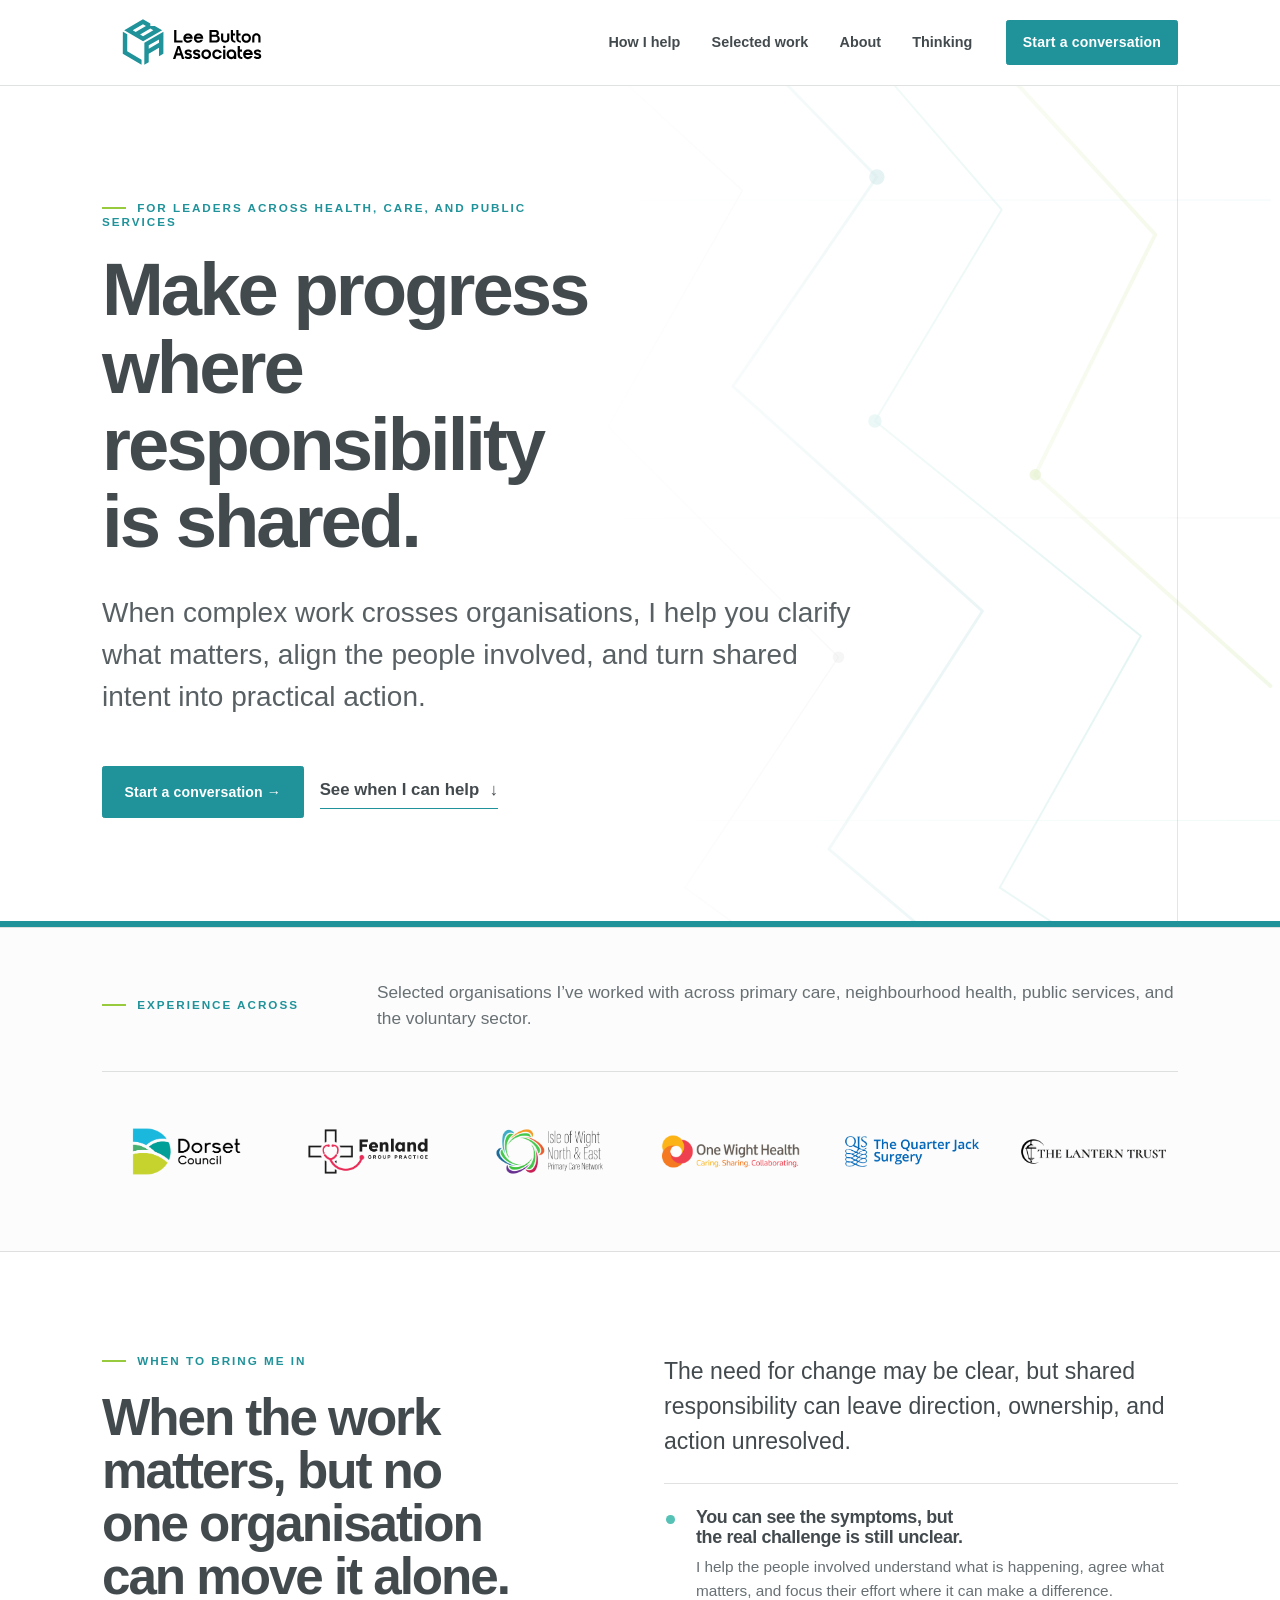
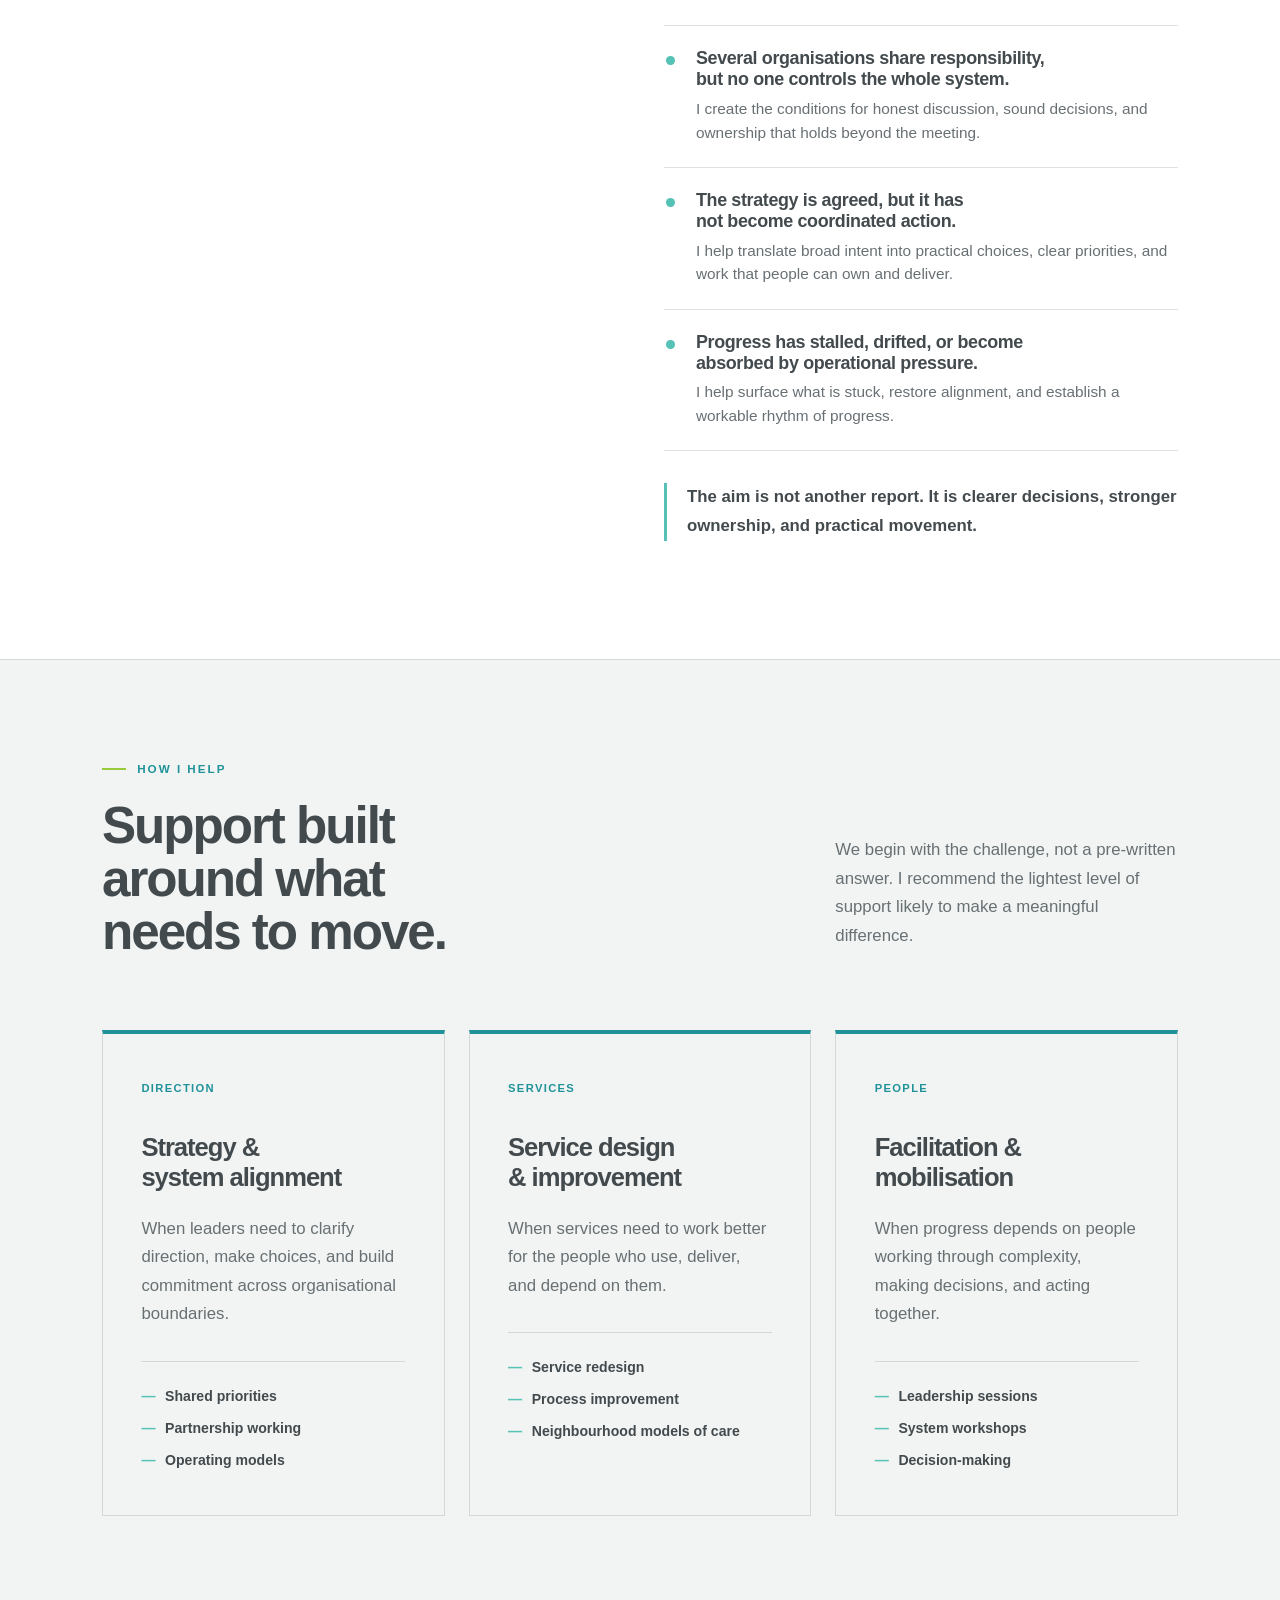
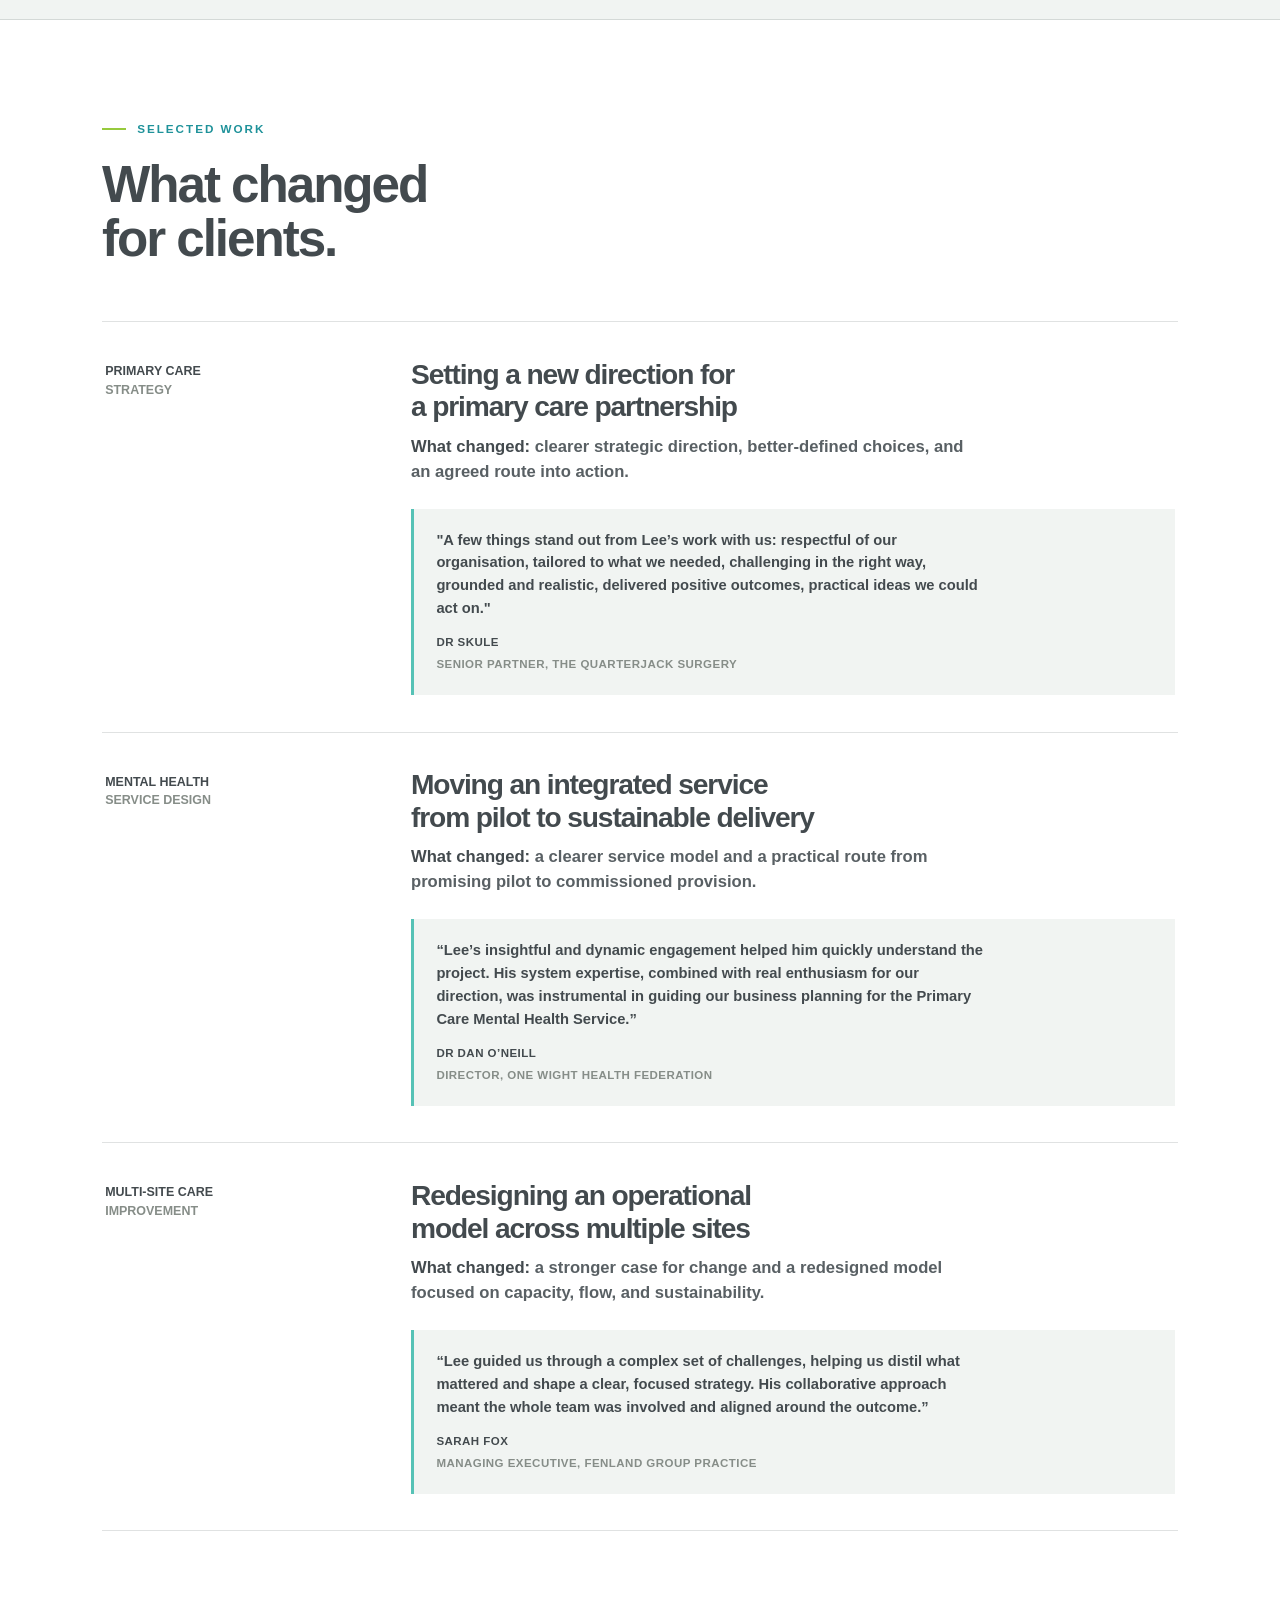
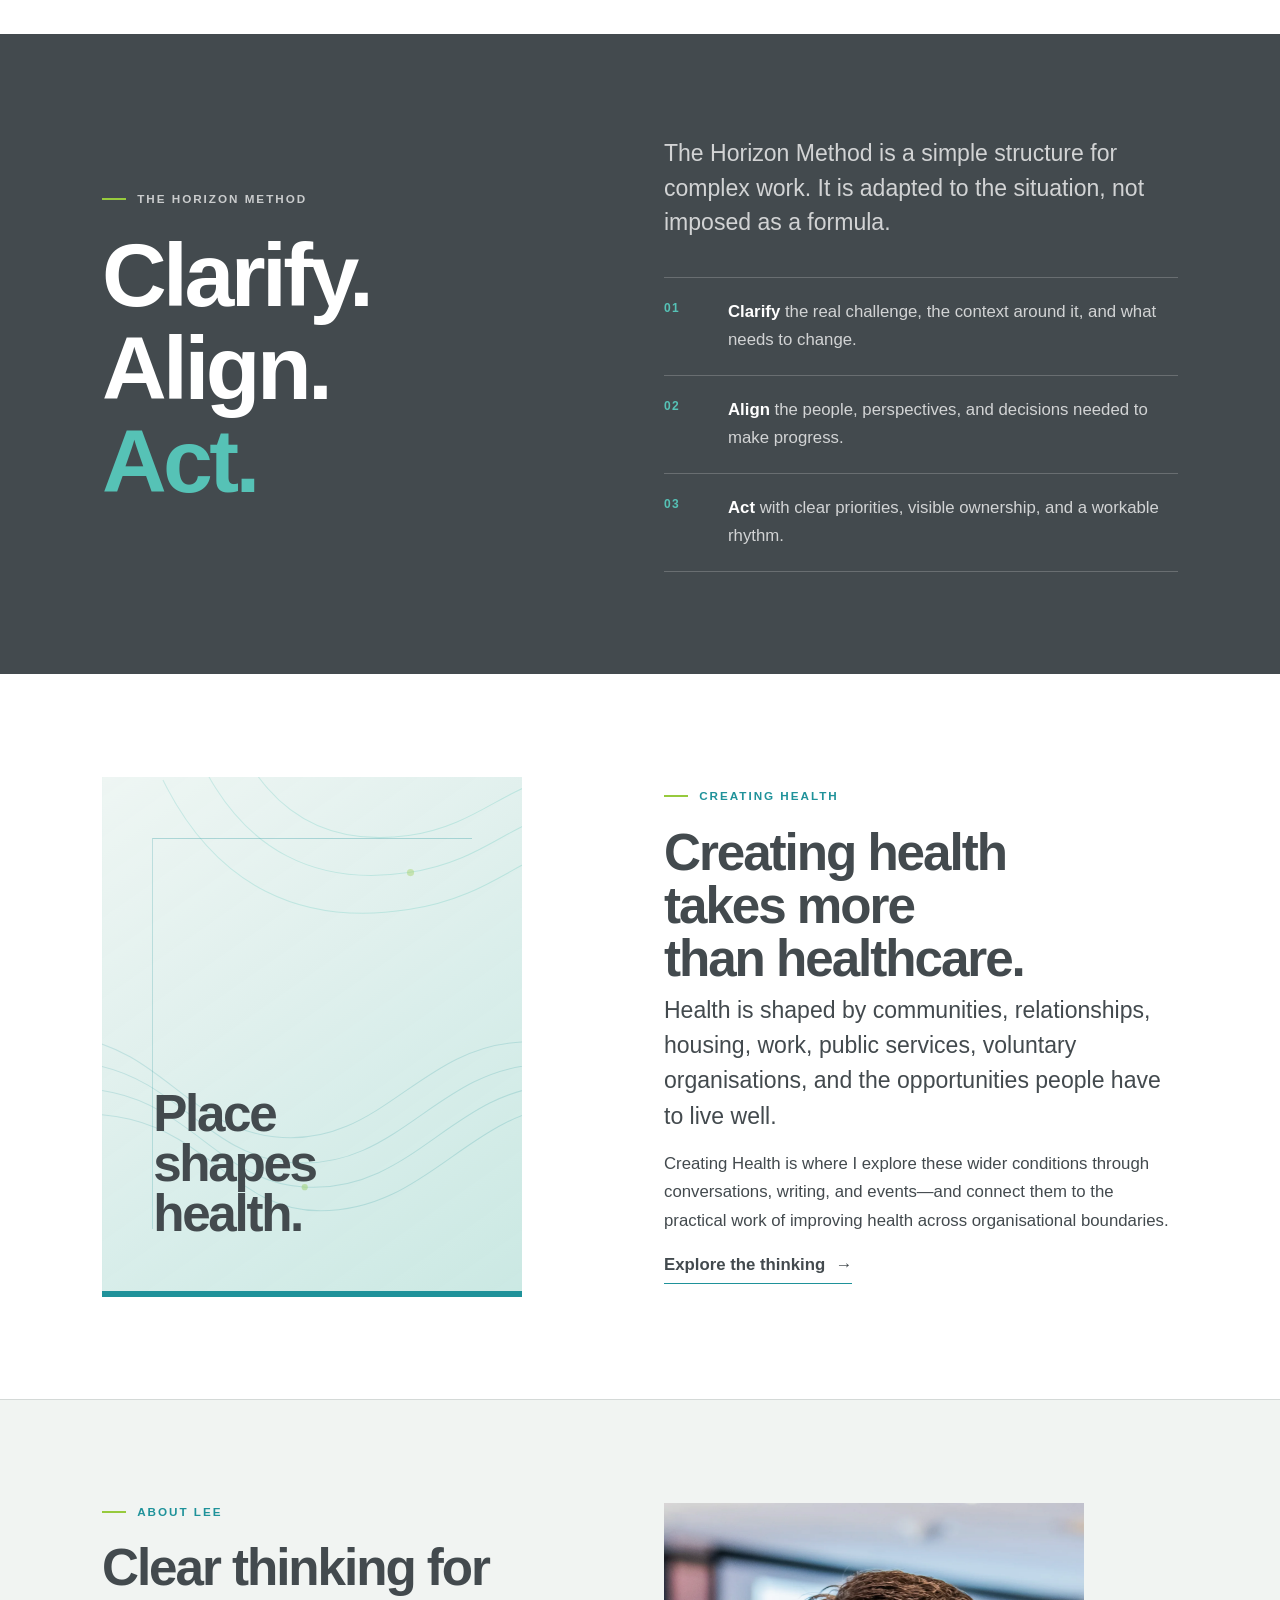
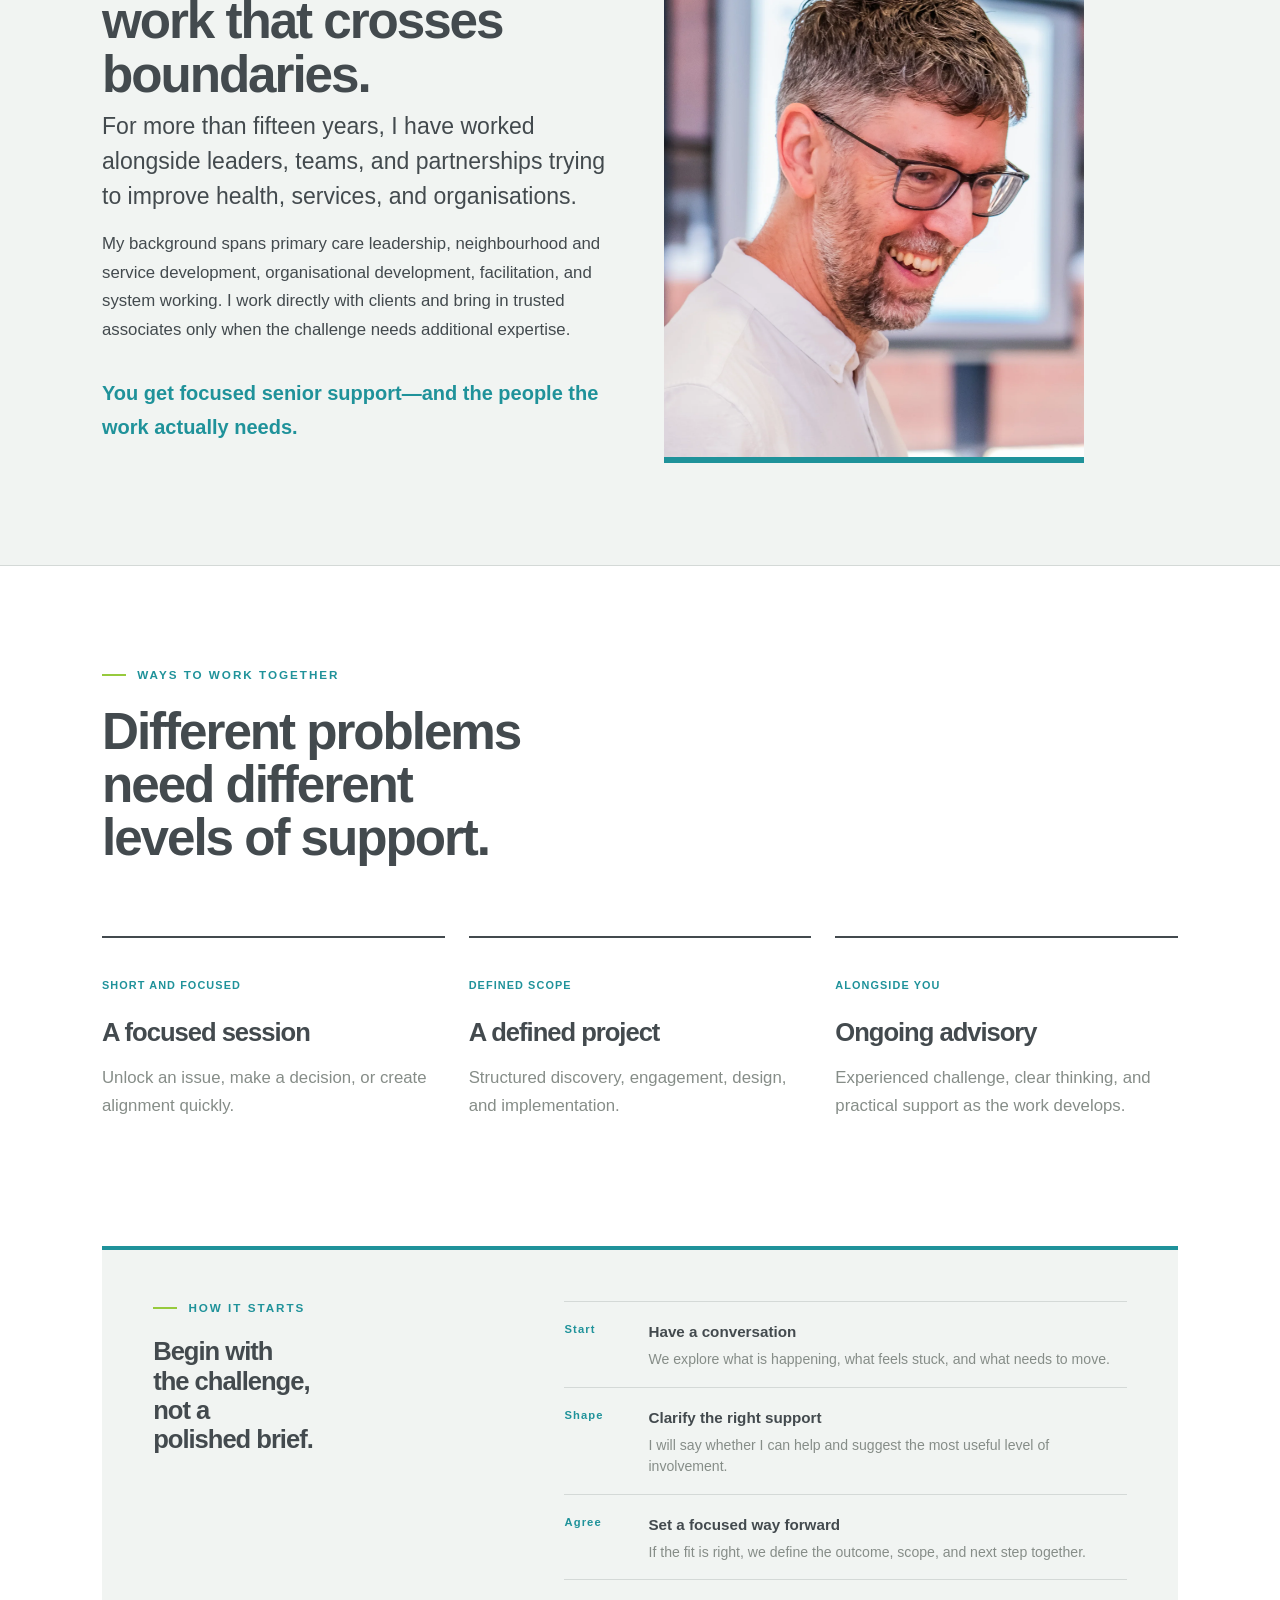
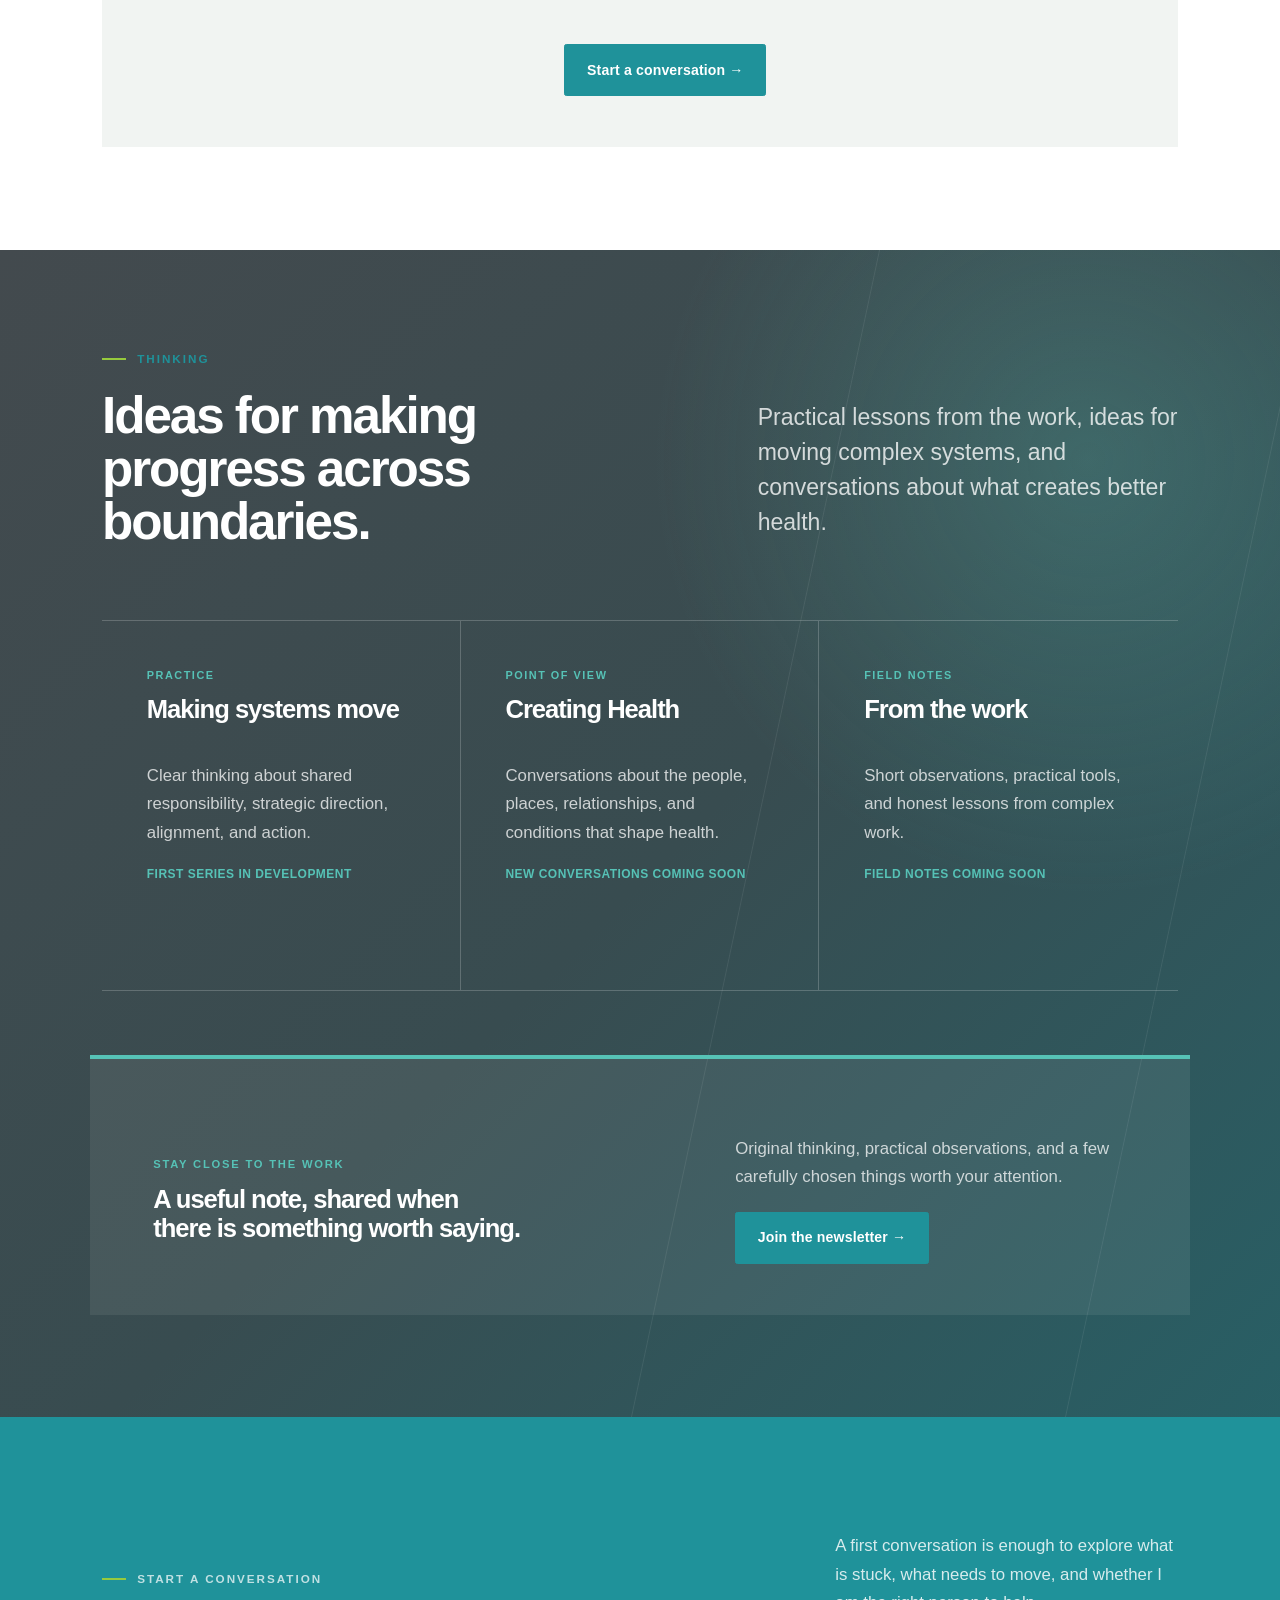
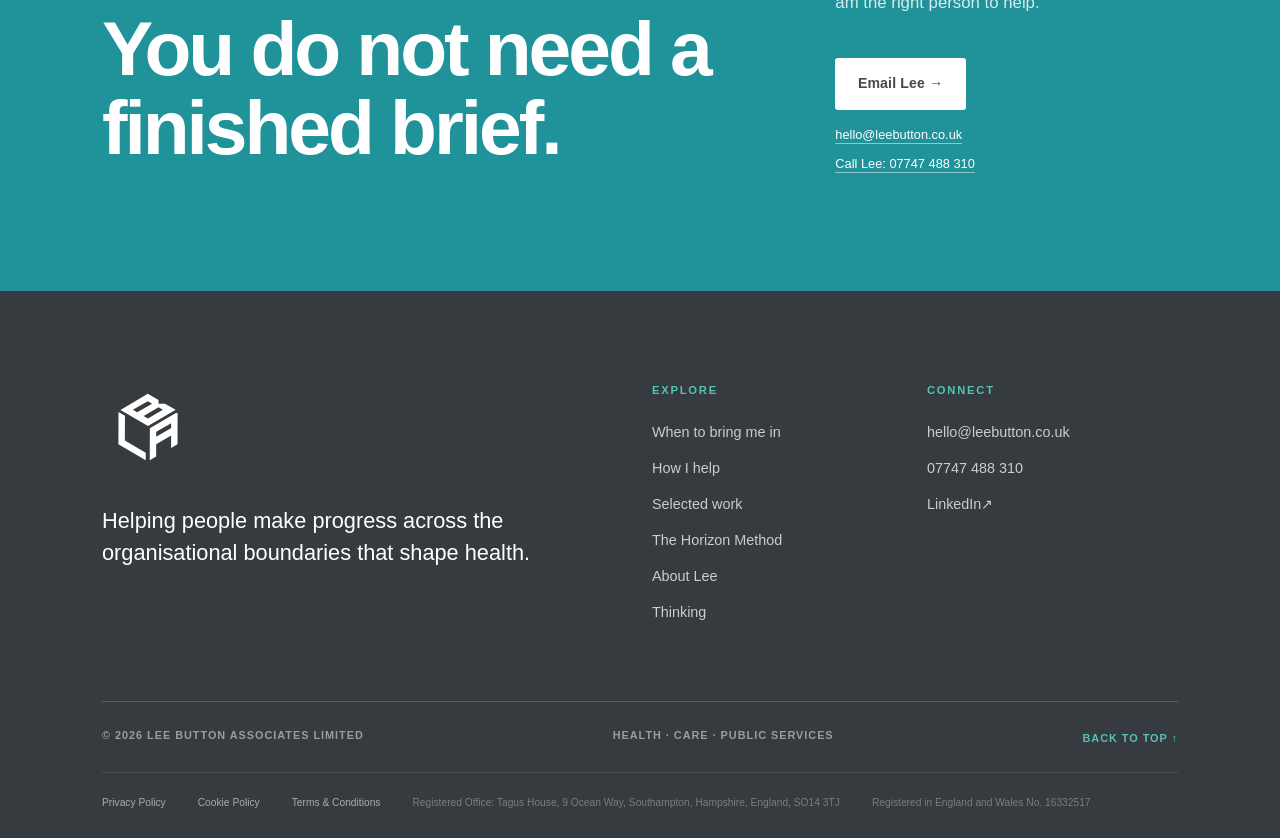
==== index.html @ 1e0aa57d "revised nav" ====
<!doctype html>
<html lang="en-GB">
<head>
  <meta charset="utf-8">
  <meta name="viewport" content="width=device-width, initial-scale=1">
  <meta name="description" content="Lee Button helps leaders across primary care, neighbourhood health, and public services clarify complex challenges, align partners, and turn shared intent into practical action.">
  <link rel="canonical" href="https://leebutton.co.uk/">
  <meta property="og:type" content="website">
  <meta property="og:locale" content="en_GB">
  <meta property="og:site_name" content="Lee Button Associates">
  <meta property="og:url" content="https://leebutton.co.uk/">
  <meta property="og:title" content="Lee Button Associates — Make progress where responsibility is shared">
  <meta property="og:description" content="Clear direction and practical action for complex work shared across organisations.">
  <meta property="og:image" content="https://leebutton.co.uk/assets/og.png">
  <meta property="og:image:width" content="1200">
  <meta property="og:image:height" content="630">
  <meta property="og:image:alt" content="Lee Button Associates — Make progress where responsibility is shared">
  <meta name="twitter:card" content="summary_large_image">
  <meta name="twitter:title" content="Lee Button Associates — Make progress where responsibility is shared">
  <meta name="twitter:description" content="Clear direction and practical action for complex work shared across organisations.">
  <meta name="twitter:image" content="https://leebutton.co.uk/assets/og.png">
  <meta name="twitter:image:alt" content="Lee Button Associates — Make progress where responsibility is shared">
  <title>Lee Button Associates — Make progress where responsibility is shared</title>
  <link rel="icon" href="assets/lee-button-logomark-blue.svg" type="image/svg+xml">
  <link rel="preconnect" href="https://cdn.jsdelivr.net" crossorigin>
  <link href="https://cdn.jsdelivr.net/npm/bootstrap@5.3.8/dist/css/bootstrap.min.css" rel="stylesheet">
  <link rel="stylesheet" href="css/site.css">
  <script type="application/ld+json">
    {
      "@context": "https://schema.org",
      "@graph": [
        {
          "@type": "WebSite",
          "@id": "https://leebutton.co.uk/#website",
          "url": "https://leebutton.co.uk/",
          "name": "Lee Button Associates",
          "publisher": { "@id": "https://leebutton.co.uk/#organisation" }
        },
        {
          "@type": "Organization",
          "@id": "https://leebutton.co.uk/#organisation",
          "name": "Lee Button Associates",
          "legalName": "Lee Button Associates Limited",
          "url": "https://leebutton.co.uk/",
          "logo": "https://leebutton.co.uk/assets/lee-button-associates-logo.svg",
          "email": "hello@leebutton.co.uk",
          "telephone": "+447747488310",
          "sameAs": ["https://www.linkedin.com/in/lbutton/"],
          "address": {
            "@type": "PostalAddress",
            "streetAddress": "Tagus House, 9 Ocean Way",
            "addressLocality": "Southampton",
            "addressRegion": "Hampshire",
            "postalCode": "SO14 3TJ",
            "addressCountry": "GB"
          }
        }
      ]
    }
  </script>
</head>
<body class="version-b">
  <a class="skip-link" href="#main">Skip to content</a>
  <header class="site-header sticky-top">
    <nav class="navbar navbar-expand-lg" aria-label="Main navigation">
      <div class="container-xl">
        <a class="navbar-brand" href="#top" aria-label="Lee Button Associates home">
          <img src="assets/lee-button-associates-logo.svg" alt="Lee Button Associates">
        </a>
        <button class="navbar-toggler" type="button" data-bs-toggle="collapse" data-bs-target="#siteNav" aria-controls="siteNav" aria-expanded="false" aria-label="Open navigation">
          <span class="navbar-toggler-icon"></span>
        </button>
        <div class="collapse navbar-collapse" id="siteNav">
          <ul class="navbar-nav ms-auto align-items-lg-center gap-lg-1">
            <li class="nav-item"><a class="nav-link" href="#work">How I help</a></li>
            <li class="nav-item"><a class="nav-link" href="#evidence">Selected work</a></li>
            <li class="nav-item"><a class="nav-link" href="#about">About</a></li>
            <li class="nav-item"><a class="nav-link" href="#thinking">Thinking</a></li>
            <li class="nav-item ms-lg-3"><a class="btn btn-primary btn-sm" href="#contact">Start a conversation</a></li>
          </ul>
        </div>
      </div>
    </nav>
  </header>

  <main id="main">
    <section class="hero" id="top">
      <div class="container-xl">
        <div class="row">
          <div class="col-lg-10">
            <p class="eyebrow">For leaders across health, care, and public services</p>
            <h1>Make progress where responsibility is shared.</h1>
            <p class="hero-lead">When complex work crosses organisations, I help you clarify what matters, align the people involved, and turn shared intent into practical action.</p>
            <div class="d-flex flex-wrap gap-3 align-items-center mt-4 mt-lg-5">
              <a class="btn btn-primary" href="#contact">Start a conversation <span aria-hidden="true">→</span></a>
              <a class="text-link" href="#challenges">See when I can help <span aria-hidden="true">↓</span></a>
            </div>
          </div>
        </div>
      </div>
    </section>

    <section class="trust-strip" aria-labelledby="experience-heading">
      <div class="container-xl">
        <div class="row align-items-center gy-3">
          <div class="col-lg-3"><h2 class="eyebrow mb-0" id="experience-heading">Experience across</h2></div>
          <div class="col-lg-9">
            <p class="trust-context">Selected organisations I’ve worked with across primary care, neighbourhood health, public services, and the voluntary sector.</p>
          </div>
        </div>
        <ul class="client-logo-grid" aria-label="Selected organisations">
          <li><img src="assets/clients/Dorset-Council.svg" width="901" height="300" loading="lazy" decoding="async" alt="Dorset Council"></li>
          <li><img src="assets/clients/Fenland-Group-Practice.svg" width="901" height="300" loading="lazy" decoding="async" alt="Fenland Group Practice"></li>
          <li><img src="assets/clients/Isle-of-Wight-North-and-East-PCN.svg" width="901" height="300" loading="lazy" decoding="async" alt="Isle of Wight North &amp; East Primary Care Network"></li>
          <li><img src="assets/clients/One-Wight-Health.svg" width="901" height="300" loading="lazy" decoding="async" alt="One Wight Health"></li>
          <li><img src="assets/clients/Quarter-Jack-Surgery.svg" width="901" height="300" loading="lazy" decoding="async" alt="The Quarter Jack Surgery"></li>
          <li><img src="assets/clients/The-Lantern-Trust.svg" width="901" height="300" loading="lazy" decoding="async" alt="The Lantern Trust"></li>
        </ul>
      </div>
    </section>

    <section class="section section-intro" id="challenges">
      <div class="container-xl">
        <div class="row g-5">
          <div class="col-lg-5">
            <p class="eyebrow">When to bring me in</p>
            <h2>When the work matters, but no one organisation can move it alone.</h2>
          </div>
          <div class="col-lg-6 offset-lg-1">
            <p class="lead-copy">The need for change may be clear, but shared responsibility can leave direction, ownership, and action unresolved.</p>
            <ul class="challenge-list mt-4">
              <li><h3>You can see the symptoms, but the real challenge is still unclear.</h3><p>I help the people involved understand what is happening, agree what matters, and focus their effort where it can make a difference.</p></li>
              <li><h3>Several organisations share responsibility, but no one controls the whole system.</h3><p>I create the conditions for honest discussion, sound decisions, and ownership that holds beyond the meeting.</p></li>
              <li><h3>The strategy is agreed, but it has not become coordinated action.</h3><p>I help translate broad intent into practical choices, clear priorities, and work that people can own and deliver.</p></li>
              <li><h3>Progress has stalled, drifted, or become absorbed by operational pressure.</h3><p>I help surface what is stuck, restore alignment, and establish a workable rhythm of progress.</p></li>
            </ul>
            <p class="closing-line">The aim is not another report. It is clearer decisions, stronger ownership, and practical movement.</p>
          </div>
        </div>
      </div>
    </section>

    <section class="section surface-soft" id="work">
      <div class="container-xl">
        <div class="section-heading row align-items-end gy-3">
          <div class="col-lg-7"><p class="eyebrow">How I help</p><h2>Support built around what needs to move.</h2></div>
          <div class="col-lg-4 offset-lg-1"><p>We begin with the challenge, not a pre-written answer. I recommend the lightest level of support likely to make a meaningful difference.</p></div>
        </div>
        <div class="row g-4 mt-2">
          <div class="col-lg-4"><article class="service-card"><span class="card-kicker">Direction</span><h3>Strategy &amp;<br>system alignment</h3><p>When leaders need to clarify direction, make choices, and build commitment across organisational boundaries.</p><ul><li>Shared priorities</li><li>Partnership working</li><li>Operating models</li></ul></article></div>
          <div class="col-lg-4"><article class="service-card"><span class="card-kicker">Services</span><h3>Service design<br>&amp; improvement</h3><p>When services need to work better for the people who use, deliver, and depend on them.</p><ul><li>Service redesign</li><li>Process improvement</li><li>Neighbourhood models of care</li></ul></article></div>
          <div class="col-lg-4"><article class="service-card"><span class="card-kicker">People</span><h3>Facilitation &amp;<br>mobilisation</h3><p>When progress depends on people working through complexity, making decisions, and acting together.</p><ul><li>Leadership sessions</li><li>System workshops</li><li>Decision-making</li></ul></article></div>
        </div>
      </div>
    </section>

    <section class="section" id="evidence">
      <div class="container-xl">
        <div class="section-heading row"><div class="col-lg-7"><p class="eyebrow">Selected work</p><h2>What changed for clients.</h2></div></div>
        <div class="case-list mt-5">
          <article class="case-row"><div class="case-meta">Primary care<br><span>Strategy</span></div><div><h3>Setting a new direction for a primary care partnership</h3><p class="case-result"><strong>What changed:</strong> clearer strategic direction, better-defined choices, and an agreed route into action.</p><blockquote><p>"A few things stand out from Lee’s work with us: respectful of our organisation, tailored to what we needed, challenging in the right way, grounded and realistic, delivered positive outcomes, practical ideas we could act on."</p><footer>Dr Skule <span>Senior Partner, The Quarterjack Surgery</span></footer></blockquote></div></article>
          <article class="case-row"><div class="case-meta">Mental health<br><span>Service design</span></div><div><h3>Moving an integrated service from pilot to sustainable delivery</h3><p class="case-result"><strong>What changed:</strong> a clearer service model and a practical route from promising pilot to commissioned provision.</p><blockquote><p>“Lee’s insightful and dynamic engagement helped him quickly understand the project. His system expertise, combined with real enthusiasm for our direction, was instrumental in guiding our business planning for the Primary Care Mental Health Service.”</p><footer>Dr Dan O’Neill <span>Director, One Wight Health Federation</span></footer></blockquote></div></article>
          <article class="case-row"><div class="case-meta">Multi-site care<br><span>Improvement</span></div><div><h3>Redesigning an operational model across multiple sites</h3><p class="case-result"><strong>What changed:</strong> a stronger case for change and a redesigned model focused on capacity, flow, and sustainability.</p><blockquote><p>“Lee guided us through a complex set of challenges, helping us distil what mattered and shape a clear, focused strategy. His collaborative approach meant the whole team was involved and aligned around the outcome.”</p><footer>Sarah Fox <span>Managing Executive, Fenland Group Practice</span></footer></blockquote></div></article>
        </div>
      </div>
    </section>

    <section class="section method-section" id="method">
      <div class="container-xl">
        <div class="row g-5 align-items-center">
          <div class="col-lg-5"><p class="eyebrow eyebrow-light">The Horizon Method</p><h2>Clarify.<br>Align.<br><em>Act.</em></h2></div>
          <div class="col-lg-6 offset-lg-1">
            <p class="method-intro">The Horizon Method is a simple structure for complex work. It is adapted to the situation, not imposed as a formula.</p>
            <div class="method-steps">
              <div><b>01</b><span><strong>Clarify</strong> the real challenge, the context around it, and what needs to change.</span></div>
              <div><b>02</b><span><strong>Align</strong> the people, perspectives, and decisions needed to make progress.</span></div>
              <div><b>03</b><span><strong>Act</strong> with clear priorities, visible ownership, and a workable rhythm.</span></div>
            </div>
          </div>
        </div>
      </div>
    </section>

    <section class="section creating-health">
      <div class="container-xl">
        <div class="row g-5 align-items-center">
          <div class="col-lg-5"><div class="visual-panel contour-panel" role="img" aria-label="Abstract contour lines representing place, community, and the wider conditions that shape health"><span>Place shapes health.</span></div></div>
          <div class="col-lg-6 offset-lg-1"><p class="eyebrow">Creating Health</p><h2>Creating health takes more than healthcare.</h2><p class="lead-copy">Health is shaped by communities, relationships, housing, work, public services, voluntary organisations, and the opportunities people have to live well.</p><p>Creating Health is where I explore these wider conditions through conversations, writing, and events—and connect them to the practical work of improving health across organisational boundaries.</p><a class="text-link" href="#thinking">Explore the thinking <span aria-hidden="true">→</span></a></div>
        </div>
      </div>
    </section>

    <section class="section surface-soft" id="about">
      <div class="container-xl">
        <div class="row g-5 align-items-center">
          <div class="col-lg-5 order-2 order-lg-2"><img class="portrait-image" src="assets/lee-button-profile.webp" alt="Lee Button smiling" width="2776" height="2000" loading="lazy" decoding="async"></div>
          <div class="col-lg-6 order-1 order-lg-1"><p class="eyebrow">About Lee</p><h2>Clear thinking for work that crosses boundaries.</h2><p class="lead-copy">For more than fifteen years, I have worked alongside leaders, teams, and partnerships trying to improve health, services, and organisations.</p><p>My background spans primary care leadership, neighbourhood and service development, organisational development, facilitation, and system working. I work directly with clients and bring in trusted associates only when the challenge needs additional expertise.</p><p class="pull-quote">You get focused senior support—and the people the work actually needs.</p></div>
        </div>
      </div>
    </section>

    <section class="section engage-section" id="engage">
      <div class="container-xl">
        <div class="section-heading row"><div class="col-lg-7"><p class="eyebrow">Ways to work together</p><h2>Different problems need different levels of support.</h2></div></div>
        <div class="row g-4 mt-2">
          <div class="col-md-4"><div class="engage-card"><span>Short and focused</span><h3>A focused session</h3><p>Unlock an issue, make a decision, or create alignment quickly.</p></div></div>
          <div class="col-md-4"><div class="engage-card"><span>Defined scope</span><h3>A defined project</h3><p>Structured discovery, engagement, design, and implementation.</p></div></div>
          <div class="col-md-4"><div class="engage-card"><span>Alongside you</span><h3>Ongoing advisory</h3><p>Experienced challenge, clear thinking, and practical support as the work develops.</p></div></div>
        </div>
        <div class="conversation-plan">
          <div><p class="eyebrow">How it starts</p><h3>Begin with the challenge, not a polished brief.</h3></div>
          <ol>
            <li><span>Start</span><div><strong>Have a conversation</strong><p>We explore what is happening, what feels stuck, and what needs to move.</p></div></li>
            <li><span>Shape</span><div><strong>Clarify the right support</strong><p>I will say whether I can help and suggest the most useful level of involvement.</p></div></li>
            <li><span>Agree</span><div><strong>Set a focused way forward</strong><p>If the fit is right, we define the outcome, scope, and next step together.</p></div></li>
          </ol>
          <a class="btn btn-primary" href="#contact">Start a conversation <span aria-hidden="true">→</span></a>
        </div>
      </div>
    </section>

    <section class="section thinking-section" id="thinking">
      <div class="container-xl">
        <div class="row g-5 align-items-end thinking-intro">
          <div class="col-lg-6"><p class="eyebrow">Thinking</p><h2>Ideas for making progress across boundaries.</h2></div>
          <div class="col-lg-5 offset-lg-1"><p class="lead-copy">Practical lessons from the work, ideas for moving complex systems, and conversations about what creates better health.</p></div>
        </div>
        <div class="thinking-grid">
          <article><p class="thinking-type">Practice</p><h3>Making systems move</h3><p>Clear thinking about shared responsibility, strategic direction, alignment, and action.</p><p class="planned-link">First series in development</p></article>
          <article><p class="thinking-type">Point of view</p><h3>Creating Health</h3><p>Conversations about the people, places, relationships, and conditions that shape health.</p><p class="planned-link">New conversations coming soon</p></article>
          <article><p class="thinking-type">Field notes</p><h3>From the work</h3><p>Short observations, practical tools, and honest lessons from complex work.</p><p class="planned-link">Field notes coming soon</p></article>
        </div>
        <div class="thinking-signup row align-items-center gy-4"><div class="col-lg-7"><p class="footer-label">Stay close to the work</p><h3>A useful note, shared when there is something worth saying.</h3></div><div class="col-lg-5"><p>Original thinking, practical observations, and a few carefully chosen things worth your attention.</p><a class="btn btn-primary" href="mailto:hello@leebutton.co.uk?subject=Join%20the%20newsletter">Join the newsletter <span aria-hidden="true">→</span></a></div></div>
      </div>
    </section>

    <section class="final-cta" id="contact">
      <div class="container-xl"><div class="row align-items-end gy-5"><div class="col-lg-8"><p class="eyebrow eyebrow-light">Start a conversation</p><h2>You do not need a<br>finished brief.</h2></div><div class="col-lg-4"><p>A first conversation is enough to explore what is stuck, what needs to move, and whether I am the right person to help.</p><a class="btn btn-light" href="mailto:hello@leebutton.co.uk?subject=Let%27s%20talk%20about%20a%20challenge">Email Lee <span aria-hidden="true">→</span></a><div class="contact-options"><a class="contact-address" href="mailto:hello@leebutton.co.uk">hello@leebutton.co.uk</a><a class="contact-address" href="tel:+447747488310">Call Lee: 07747 488 310</a></div></div></div></div>
    </section>
  </main>

  <footer class="site-footer">
    <div class="container-xl">
      <div class="footer-main row gy-5">
        <div class="col-lg-5">
          <img class="footer-logo" src="assets/lee-button-logomark-white.svg" alt="Lee Button Associates">
          <p class="footer-statement">Helping people make progress across the organisational boundaries that shape health.</p>
        </div>
        <div class="col-6 col-lg-2 offset-lg-1">
          <p class="footer-label">Explore</p>
          <nav class="footer-links" aria-label="Footer navigation">
            <a href="#challenges">When to bring me in</a>
            <a href="#work">How I help</a>
            <a href="#evidence">Selected work</a>
            <a href="#method">The Horizon Method</a>
            <a href="#about">About Lee</a>
            <a href="#thinking">Thinking</a>
          </nav>
        </div>
        <div class="col-6 col-lg-3 offset-lg-1">
          <p class="footer-label">Connect</p>
          <div class="footer-links">
            <a href="mailto:hello@leebutton.co.uk">hello@leebutton.co.uk</a>
            <a href="tel:+447747488310">07747 488 310</a>
            <a href="https://www.linkedin.com/in/lbutton/">LinkedIn <span aria-hidden="true">↗</span></a>
          </div>
        </div>
      </div>
      <div class="footer-bottom d-flex flex-column flex-md-row justify-content-between gap-3">
        <span>© 2026 Lee Button Associates Limited</span>
        <span>Health · Care · Public services</span>
        <a href="#top">Back to top ↑</a>
      </div>
      <div class="footer-legal">
        <a href="https://leebutton.co.uk/privacy-policy/">Privacy Policy</a>
        <a href="https://leebutton.co.uk/cookie-policy/">Cookie Policy</a>
        <a href="https://leebutton.co.uk/terms-conditions/">Terms &amp; Conditions</a>
        <span>Registered Office: Tagus House, 9 Ocean Way, Southampton, Hampshire, England, SO14 3TJ</span>
        <span>Registered in England and Wales No. 16332517</span>
      </div>
    </div>
  </footer>
  <script src="https://cdn.jsdelivr.net/npm/bootstrap@5.3.8/dist/js/bootstrap.bundle.min.js"></script>
  <script>
    document.querySelectorAll('#siteNav a').forEach((link) => {
      link.addEventListener('click', () => {
        if (window.innerWidth >= 992) return;
        const menu = document.querySelector('#siteNav');
        bootstrap.Collapse.getInstance(menu)?.hide();
      });
    });
  </script>
</body>
</html>
---- css/site.css ----
:root {
  --ink: #434a4e;
  --blue: #1f929a;
  --turquoise: #56c2b6;
  --green: #97ca3d;
  --grey: #868d88;
  --light-grey: #c5c5bd;
  --paper: #fff;
  --soft: #f1f4f2;
  --blue-dark: #176f76;
  --line: rgba(67, 74, 78, .16);
  --radius: .15rem;
  --section: clamp(5rem, 8vw, 7.75rem);
}

* { box-sizing: border-box; }
html { scroll-behavior: smooth; scroll-padding-top: 6rem; }
body { color: var(--ink); background: var(--paper); font-family: Inter, ui-sans-serif, -apple-system, BlinkMacSystemFont, "Segoe UI", sans-serif; font-size: 1rem; line-height: 1.7; -webkit-font-smoothing: antialiased; }
a { color: inherit; }
.container-xl { --bs-gutter-x: clamp(2rem, 5vw, 5rem); }
.row.g-5 { --bs-gutter-x: clamp(2rem, 4vw, 3rem); }
.skip-link { position: fixed; left: 1rem; top: -5rem; z-index: 2000; padding: .75rem 1rem; background: var(--ink); color: white; }
.skip-link:focus { top: 1rem; }

h1, h2, h3 { color: var(--ink); font-weight: 680; letter-spacing: -.04em; line-height: 1.04; text-wrap: balance; }
h1 { max-width: 14ch; font-size: clamp(3rem, 5.8vw, 5.5rem); }
h2 { max-width: 16ch; font-size: clamp(2.3rem, 4vw, 3.9rem); }
h3 { font-size: clamp(1.45rem, 2vw, 2rem); line-height: 1.15; }
p { max-width: 67ch; }
.eyebrow { margin-bottom: 1.4rem; color: var(--blue); font-size: .73rem; font-weight: 800; letter-spacing: .17em; line-height: 1.2; text-transform: uppercase; }
.eyebrow::before { display: inline-block; width: 1.5rem; height: 2px; margin: 0 .7rem .2rem 0; background: var(--green); content: ""; }
.eyebrow-light { color: rgba(255,255,255,.72); }
.lead-copy { font-size: clamp(1.2rem, 1.8vw, 1.5rem); line-height: 1.52; }

.site-header { border-bottom: 1px solid var(--line); background: rgba(255,255,255,.94); backdrop-filter: blur(15px); }
.navbar { min-height: 5.3rem; }
.navbar-brand img { display: block; width: 155px; height: 54px; object-fit: contain; object-position: left center; }
.navbar-nav .nav-link { padding: .65rem .85rem !important; color: var(--ink); font-size: .9rem; font-weight: 650; }
.navbar-nav .nav-link:hover, .navbar-nav .nav-link:focus { color: var(--blue); }
.navbar-toggler { min-width: 44px; min-height: 44px; border: 0; box-shadow: none !important; }
.navbar-collapse { padding: 1rem 0 1.4rem; border-top: 1px solid var(--line); }
.navbar-nav { align-items: stretch !important; }
.navbar-nav .btn { display: block; margin-top: .6rem; }

.btn { padding: .9rem 1.35rem; border-radius: var(--radius); font-size: .88rem; font-weight: 750; letter-spacing: .01em; transition: transform .2s ease, background .2s ease; }
.btn:hover { transform: translateY(-2px); }
.btn-primary { --bs-btn-bg: var(--blue); --bs-btn-border-color: var(--blue); --bs-btn-hover-bg: var(--blue-dark); --bs-btn-hover-border-color: var(--blue-dark); }
.btn-sm { padding: .7rem 1rem; }
.btn-light { color: var(--ink); background: white; border-color: white; }
.text-link { display: inline-flex; gap: .65rem; align-items: center; padding-bottom: .22rem; border-bottom: 1px solid var(--blue); color: var(--ink); font-weight: 750; text-decoration: none; }
.text-link:hover { color: var(--blue); }

.hero { position: relative; overflow: hidden; padding: 4.5rem 0 clamp(5rem, 8vw, 7rem); border-bottom: 6px solid var(--blue); background-image: linear-gradient(90deg, rgba(255,255,255,.98), rgba(255,255,255,.86)), url("../assets/shared-boundaries.svg"); background-position: center, 60% center; background-size: cover, auto 105%; background-repeat: no-repeat; }
.hero::after { position: absolute; top: 0; right: 8%; display: none; width: 1px; height: 100%; background: rgba(31,146,154,.18); content: ""; pointer-events: none; }
.hero-lead { max-width: 760px; margin-top: 2rem; color: #586064; font-size: clamp(1.25rem, 2.2vw, 1.75rem); line-height: 1.5; }
.hero-principle { position: relative; z-index: 1; display: flex; align-items: center; justify-content: space-between; padding: 1.4rem 0; border-top: 2px solid var(--blue); border-bottom: 1px solid var(--line); font-size: .78rem; font-weight: 800; letter-spacing: .08em; text-transform: uppercase; }
.hero-principle i { width: 5px; height: 5px; border-radius: 50%; background: var(--turquoise); }
.trust-strip { padding: clamp(2.5rem, 4vw, 3.75rem) 0; border-top: 1px solid var(--line); border-bottom: 1px solid var(--line); background: #fbfcfb; }
.trust-strip .eyebrow { max-width: none; letter-spacing: .17em; }
.trust-context { max-width: 55rem; margin: 0; color: #687074; font-size: clamp(.96rem, 1.35vw, 1.08rem); line-height: 1.55; }
.client-logo-grid { display: grid; grid-template-columns: repeat(2, minmax(0, 1fr)); gap: .5rem 1rem; margin: clamp(2rem, 3vw, 2.75rem) 0 0; padding: clamp(1.25rem, 2.5vw, 2rem) 0 0; border-top: 1px solid var(--line); list-style: none; }
.client-logo-grid li { display: flex; min-width: 0; min-height: 6rem; align-items: center; justify-content: center; padding: .5rem; }
.client-logo-grid img { display: block; width: 100%; max-width: 180px; height: auto; }

.section { padding: var(--section) 0; }
.surface-soft { border-top: 1px solid var(--line); border-bottom: 1px solid var(--line); background: var(--soft); }
.section-heading { margin-bottom: 2.5rem; }
.section-heading p:last-child { color: #687074; }
.challenge-list { margin-bottom: 0; padding: 0; border-top: 1px solid var(--line); list-style: none; }
.challenge-list li { position: relative; padding: 1.4rem 0 1.4rem 2rem; border-bottom: 1px solid var(--line); }
.challenge-list li::before { position: absolute; top: 1.9rem; left: .15rem; width: .55rem; height: .55rem; border-radius: 50%; background: var(--turquoise); content: ""; }
.challenge-list h3 { margin: 0 0 .45rem; font-size: 1.12rem; letter-spacing: -.02em; }
.challenge-list p { max-width: 58ch; margin: 0; color: #687074; font-size: .96rem; line-height: 1.55; }
.card-kicker { color: var(--blue); font-size: .7rem; font-weight: 800; letter-spacing: .12em; text-transform: uppercase; }
.closing-line { margin-top: 2rem; padding-left: 1.25rem; border-left: 3px solid var(--turquoise); font-weight: 650; }

.service-card { height: 100%; padding: clamp(2rem, 3vw, 3rem); border-top: 4px solid var(--blue); border-right: 1px solid var(--line); border-bottom: 1px solid var(--line); border-left: 1px solid var(--line); background: transparent; }
.service-card h3 { margin: 2rem 0 1.4rem; }
.service-card p { color: #687074; }
.service-card ul { margin: 2rem 0 0; padding: 1.2rem 0 0; border-top: 1px solid var(--line); list-style: none; }
.service-card li { padding: .25rem 0; font-size: .88rem; font-weight: 700; }
.service-card li::before { margin-right: .6rem; color: var(--turquoise); content: "—"; }

.case-list { border-top: 1px solid var(--line); }
.case-row { display: grid; grid-template-columns: 1fr; gap: 1.5rem; align-items: start; padding: 2.3rem .2rem; border-bottom: 1px solid var(--line); transition: padding .2s ease, background .2s ease; }
.case-row:hover { padding-right: 1rem; padding-left: 1rem; background: var(--soft); }
.case-row h3 { max-width: 27ch; margin-bottom: .7rem; font-size: clamp(1.4rem, 2.2vw, 2.05rem); }
.case-row p { margin: 0; color: var(--grey); }
.case-row .case-result { max-width: 60ch; color: #596064; font-size: clamp(1rem, 1.3vw, 1.12rem); font-weight: 580; line-height: 1.5; }
.case-row .case-result strong { color: var(--ink); }
.case-row blockquote { max-width: 52rem; margin: 1.5rem 0 0; padding: 1.25rem 1.4rem; border-left: 3px solid var(--turquoise); background: var(--soft); }
.case-row blockquote p { color: var(--ink); font-size: .92rem; font-weight: 580; line-height: 1.55; }
.case-row blockquote footer { margin-top: .85rem; color: var(--ink); font-size: .72rem; font-weight: 800; letter-spacing: .04em; text-transform: uppercase; }
.case-row blockquote footer span { display: block; margin-top: .15rem; color: var(--grey); font-weight: 650; }
.case-meta { padding-top: .2rem; color: var(--ink); font-size: .78rem; font-weight: 800; line-height: 1.5; text-transform: uppercase; }
.case-meta span { color: var(--grey); font-weight: 600; }
.case-arrow { color: var(--blue); font-size: 1.6rem; }

.method-section { color: rgba(255,255,255,.76); background: var(--ink); }
.method-section h2 { color: white; font-size: clamp(3.8rem, 7vw, 7rem); }
.method-section h2 em { color: var(--turquoise); font-style: normal; }
.method-intro { margin-bottom: 2.3rem; font-size: clamp(1.2rem, 1.8vw, 1.5rem); line-height: 1.5; }
.method-steps { border-top: 1px solid rgba(255,255,255,.2); }
.method-steps > div { display: grid; grid-template-columns: 3rem 1fr; gap: 1rem; padding: 1.25rem 0; border-bottom: 1px solid rgba(255,255,255,.2); }
.method-steps b { color: var(--turquoise); font-size: .75rem; letter-spacing: .12em; }
.method-steps strong { color: white; }

.image-placeholder, .portrait-placeholder { display: flex; min-height: 380px; flex-direction: column; justify-content: flex-end; padding: 2rem; border-bottom: 6px solid var(--blue); color: var(--ink); background: linear-gradient(145deg, rgba(31,146,154,.14), rgba(86,194,182,.38)); }
.image-placeholder span, .portrait-placeholder span { font-weight: 750; }
.image-placeholder small, .portrait-placeholder small { color: rgba(67,74,78,.72); }
.portrait-placeholder { background: linear-gradient(160deg, #dce3df, #aebbb6); }
.portrait-image { display: block; width: 100%; height: 380px; border-bottom: 6px solid var(--blue); object-fit: cover; object-position: 56% center; }
.visual-panel { position: relative; display: flex; min-height: 380px; align-items: flex-end; overflow: hidden; padding: clamp(2rem, 4vw, 3.25rem); border-bottom: 6px solid var(--blue); }
.contour-panel { background-color: #e8f2ef; background-image: linear-gradient(145deg, rgba(255,255,255,.28), rgba(86,194,182,.2)), url("../assets/creating-health-contours.svg"); background-position: center; background-size: cover; }
.contour-panel::after { position: absolute; inset: 12%; border-top: 1px solid rgba(31,146,154,.3); border-left: 1px solid rgba(31,146,154,.22); content: ""; }
.contour-panel span { position: relative; z-index: 1; max-width: 7ch; color: var(--ink); font-size: clamp(2rem, 4vw, 3.7rem); font-weight: 680; letter-spacing: -.045em; line-height: .98; }
.pull-quote { margin-top: 2rem; color: var(--blue); font-size: 1.25rem; font-weight: 750; }

.engage-card { height: 100%; padding: 2rem 0; border-top: 2px solid var(--ink); }
.engage-card span { color: var(--blue); font-size: .68rem; font-weight: 800; letter-spacing: .1em; text-transform: uppercase; }
.engage-card h3 { margin: 1.2rem 0 1rem; }
.engage-card p { color: var(--grey); }
.conversation-plan { display: grid; grid-template-columns: 1fr; gap: clamp(2rem, 5vw, 5rem); align-items: start; margin-top: clamp(3.5rem, 6vw, 5.5rem); padding: clamp(2rem, 4vw, 3.5rem); border-top: 4px solid var(--blue); background: var(--soft); }
.conversation-plan > div h3 { max-width: 12ch; margin: 0; }
.conversation-plan ol { margin: 0; padding: 0; border-top: 1px solid var(--line); list-style: none; }
.conversation-plan li { display: grid; grid-template-columns: 4.5rem 1fr; gap: .75rem; padding: 1rem 0; border-bottom: 1px solid var(--line); }
.conversation-plan li > span { padding-top: .15rem; color: var(--blue); font-size: .7rem; font-weight: 800; letter-spacing: .1em; }
.conversation-plan strong { color: var(--ink); font-size: .95rem; }
.conversation-plan li p { margin: .2rem 0 0; color: var(--grey); font-size: .88rem; line-height: 1.5; }
.conversation-plan .btn { grid-column: 1; justify-self: start; }
.thinking-section { position: relative; overflow: hidden; color: rgba(255,255,255,.75); background-color: var(--ink); background-image: radial-gradient(circle at 85% 18%, rgba(86,194,182,.24), transparent 30%), linear-gradient(135deg, #434a4e 0%, #384c50 52%, #285f65 100%); }
.thinking-section::before { position: absolute; top: 0; right: 7%; width: 34%; height: 100%; border-right: 1px solid rgba(255,255,255,.08); border-left: 1px solid rgba(255,255,255,.08); transform: skewX(-12deg); content: ""; pointer-events: none; }
.thinking-section .container-xl { position: relative; z-index: 1; }
.thinking-section h2, .thinking-section h3 { color: white; }
.thinking-section .lead-copy { color: rgba(255,255,255,.78); }
.thinking-section .text-link { border-color: var(--turquoise); color: white; }
.thinking-intro { padding-bottom: clamp(3rem, 5vw, 4.5rem); }
.thinking-grid { display: grid; grid-template-columns: 1fr; border-top: 1px solid rgba(255,255,255,.2); border-bottom: 1px solid rgba(255,255,255,.2); }
.thinking-grid article { padding: clamp(2rem, 3.5vw, 3.25rem); border-bottom: 1px solid rgba(255,255,255,.2); }
.thinking-grid article:last-child { border-bottom: 0; }
.thinking-type { margin: 0 0 .65rem; color: var(--turquoise); font-size: .68rem; font-weight: 800; letter-spacing: .14em; text-transform: uppercase; }
.thinking-grid h3, .thinking-grid article > p:last-of-type { min-height: 0; }
.thinking-grid a, .planned-link { color: var(--turquoise); font-size: .75rem; font-weight: 750; letter-spacing: .04em; text-transform: uppercase; }
.thinking-signup { margin-top: clamp(3rem, 5vw, 4.5rem); padding: clamp(2rem, 4vw, 3.5rem); border-top: 4px solid var(--turquoise); background: rgba(255,255,255,.07); }
.thinking-signup .footer-label { margin-bottom: .7rem; }
.thinking-signup h3 { margin: 0; }
.thinking-signup p { margin-bottom: 1.25rem; }

.final-cta { padding: clamp(5.5rem, 9vw, 8rem) 0; color: rgba(255,255,255,.82); background: var(--blue); }
.final-cta h2 { color: white; font-size: clamp(3.2rem, 6vw, 6rem); }
.final-cta .btn { margin-top: 1.5rem; }
.contact-options { display: flex; flex-direction: column; align-items: flex-start; gap: .35rem; margin-top: .8rem; }
.contact-address { display: flex; width: max-content; min-height: 24px; align-items: center; color: white; font-size: .8rem; text-decoration-color: rgba(255,255,255,.5); text-underline-offset: .25rem; }
.site-footer { padding: clamp(4.5rem, 7vw, 6.5rem) 0 1.75rem; color: rgba(255,255,255,.72); background: #353b3e; }
.footer-main { padding-bottom: clamp(3.5rem, 6vw, 5.5rem); }
.footer-logo { width: 92px; }
.footer-statement { max-width: 27rem; margin-top: 2rem; color: white; font-size: clamp(1.15rem, 1.7vw, 1.4rem); line-height: 1.45; }
.footer-label { margin-bottom: 1.25rem; color: var(--turquoise); font-size: .7rem; font-weight: 800; letter-spacing: .16em; text-transform: uppercase; }
.footer-links { display: flex; flex-direction: column; gap: .72rem; }
.footer-links a { display: inline-flex; min-height: 24px; align-items: center; color: rgba(255,255,255,.74); font-size: .9rem; text-decoration: none; }
.footer-links a:hover, .footer-links a:focus { color: white; }
.footer-bottom { padding-top: 1.5rem; border-top: 1px solid rgba(255,255,255,.17); color: rgba(255,255,255,.5); font-size: .68rem; font-weight: 700; letter-spacing: .09em; text-transform: uppercase; }
.footer-bottom a { display: inline-flex; min-height: 24px; align-items: center; color: var(--turquoise); text-decoration: none; }
.footer-legal { display: flex; flex-wrap: wrap; gap: .45rem 2rem; margin-top: 1.35rem; padding-top: 1.35rem; border-top: 1px solid rgba(255,255,255,.1); color: rgba(255,255,255,.34); font-size: .64rem; line-height: 1.5; }
.footer-legal a { color: rgba(255,255,255,.58); text-decoration: none; }
.footer-legal a:hover, .footer-legal a:focus { color: white; }

@media (min-width: 768px) {
  body { font-size: 1.05rem; }
  .navbar-brand img { width: 180px; }
  .hero { padding: clamp(6rem, 9vw, 8.5rem) 0 clamp(5rem, 8vw, 7rem); background-image: linear-gradient(90deg, #fff 0%, rgba(255,255,255,.98) 48%, rgba(255,255,255,.72) 77%, rgba(255,255,255,.45) 100%), url("../assets/shared-boundaries.svg"); background-position: center, center right; background-size: cover, auto 115%; }
  .hero::after { display: block; }
  .client-logo-grid { grid-template-columns: repeat(3, minmax(0, 1fr)); column-gap: 1.5rem; }
  .case-row { grid-template-columns: 1fr 3fr; gap: clamp(1.5rem, 4vw, 4rem); }
  .image-placeholder { min-height: 480px; }
  .portrait-placeholder { min-height: 560px; }
  .portrait-image { height: 560px; }
  .visual-panel { min-height: 520px; }
}

@media (min-width: 992px) {
  .navbar-collapse { padding: 0; border-top: 0; }
  .navbar-nav { align-items: center !important; }
  .navbar-nav .btn { display: inline-block; margin-top: 0; }
  .client-logo-grid { grid-template-columns: repeat(6, minmax(0, 1fr)); gap: .75rem; }
  .conversation-plan { grid-template-columns: 1.05fr 1.7fr; }
  .conversation-plan .btn { grid-column: 2; }
  .thinking-grid { grid-template-columns: repeat(3, 1fr); }
  .thinking-grid article { border-right: 1px solid rgba(255,255,255,.2); border-bottom: 0; }
  .thinking-grid article:last-child { border-right: 0; }
  .thinking-grid h3 { min-height: 2.3em; }
  .thinking-grid article > p:last-of-type { min-height: 5.5em; }
}

@media (max-width: 767.98px) {
  :root { --section: 4.25rem; }
  .hero { padding-top: 3.75rem; padding-bottom: 4.25rem; }
  .final-cta { padding: 4.5rem 0; }
  .site-footer { padding-top: 3.75rem; }
  .footer-main { padding-bottom: 3rem; }
  .footer-links a, .footer-bottom a, .contact-address { min-height: 44px; }
  .footer-legal { gap: .1rem 1.25rem; font-size: .72rem; }
  .footer-legal a { display: inline-flex; min-height: 44px; align-items: center; }
}

@media (prefers-reduced-motion: reduce) {
  html { scroll-behavior: auto; }
  *, *::before, *::after { transition-duration: .01ms !important; }
}
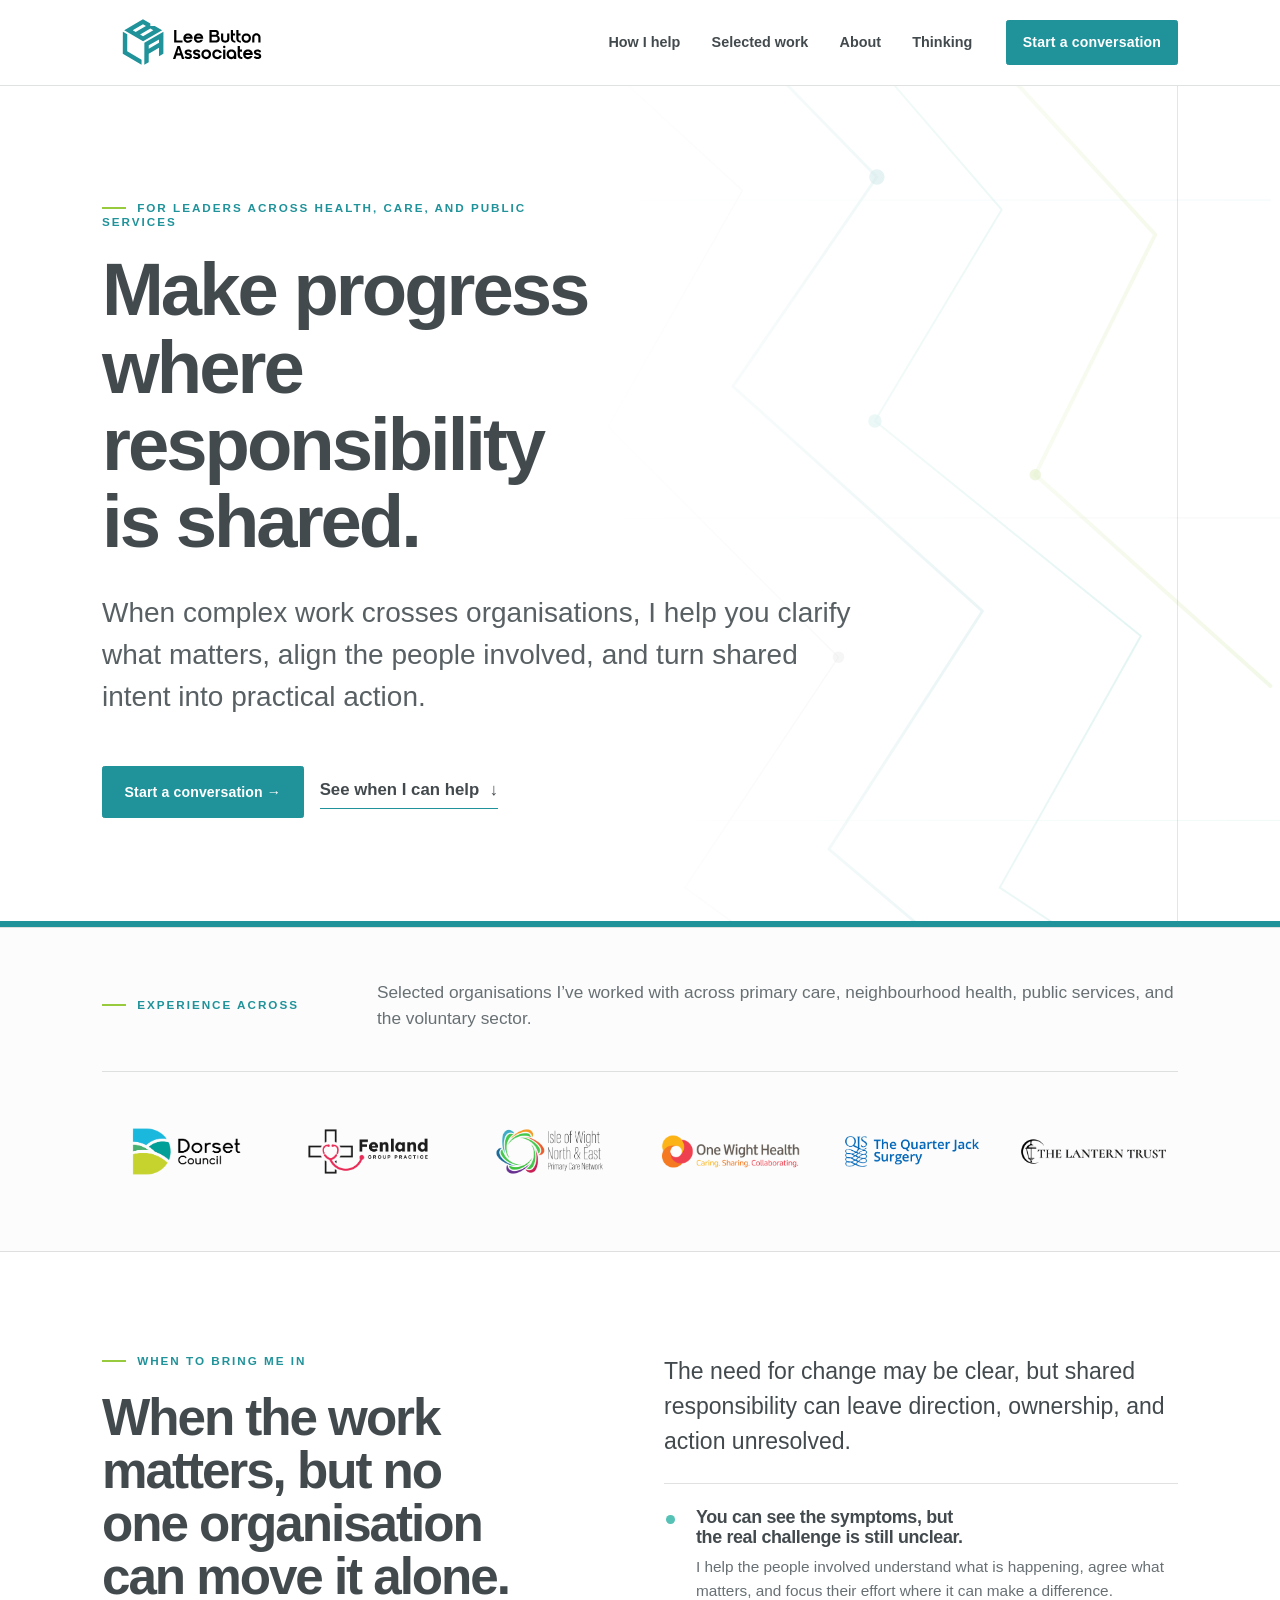
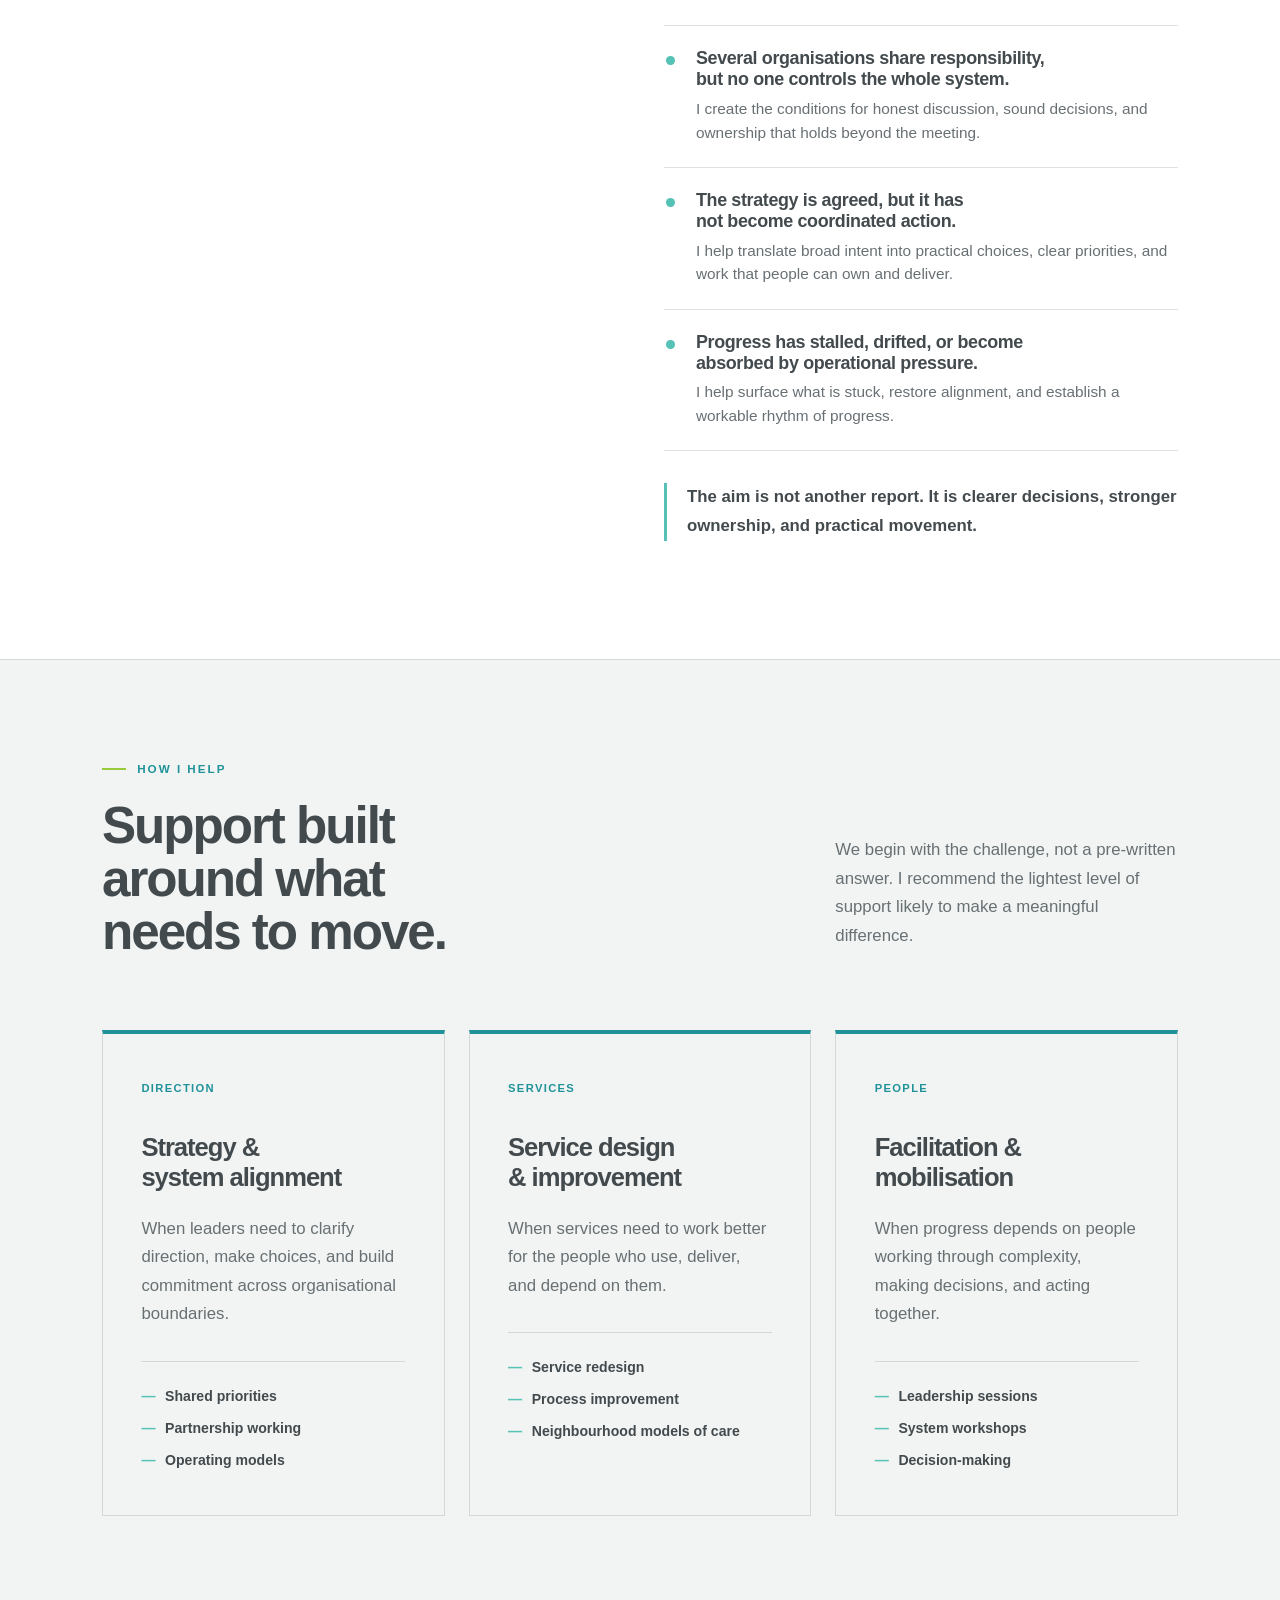
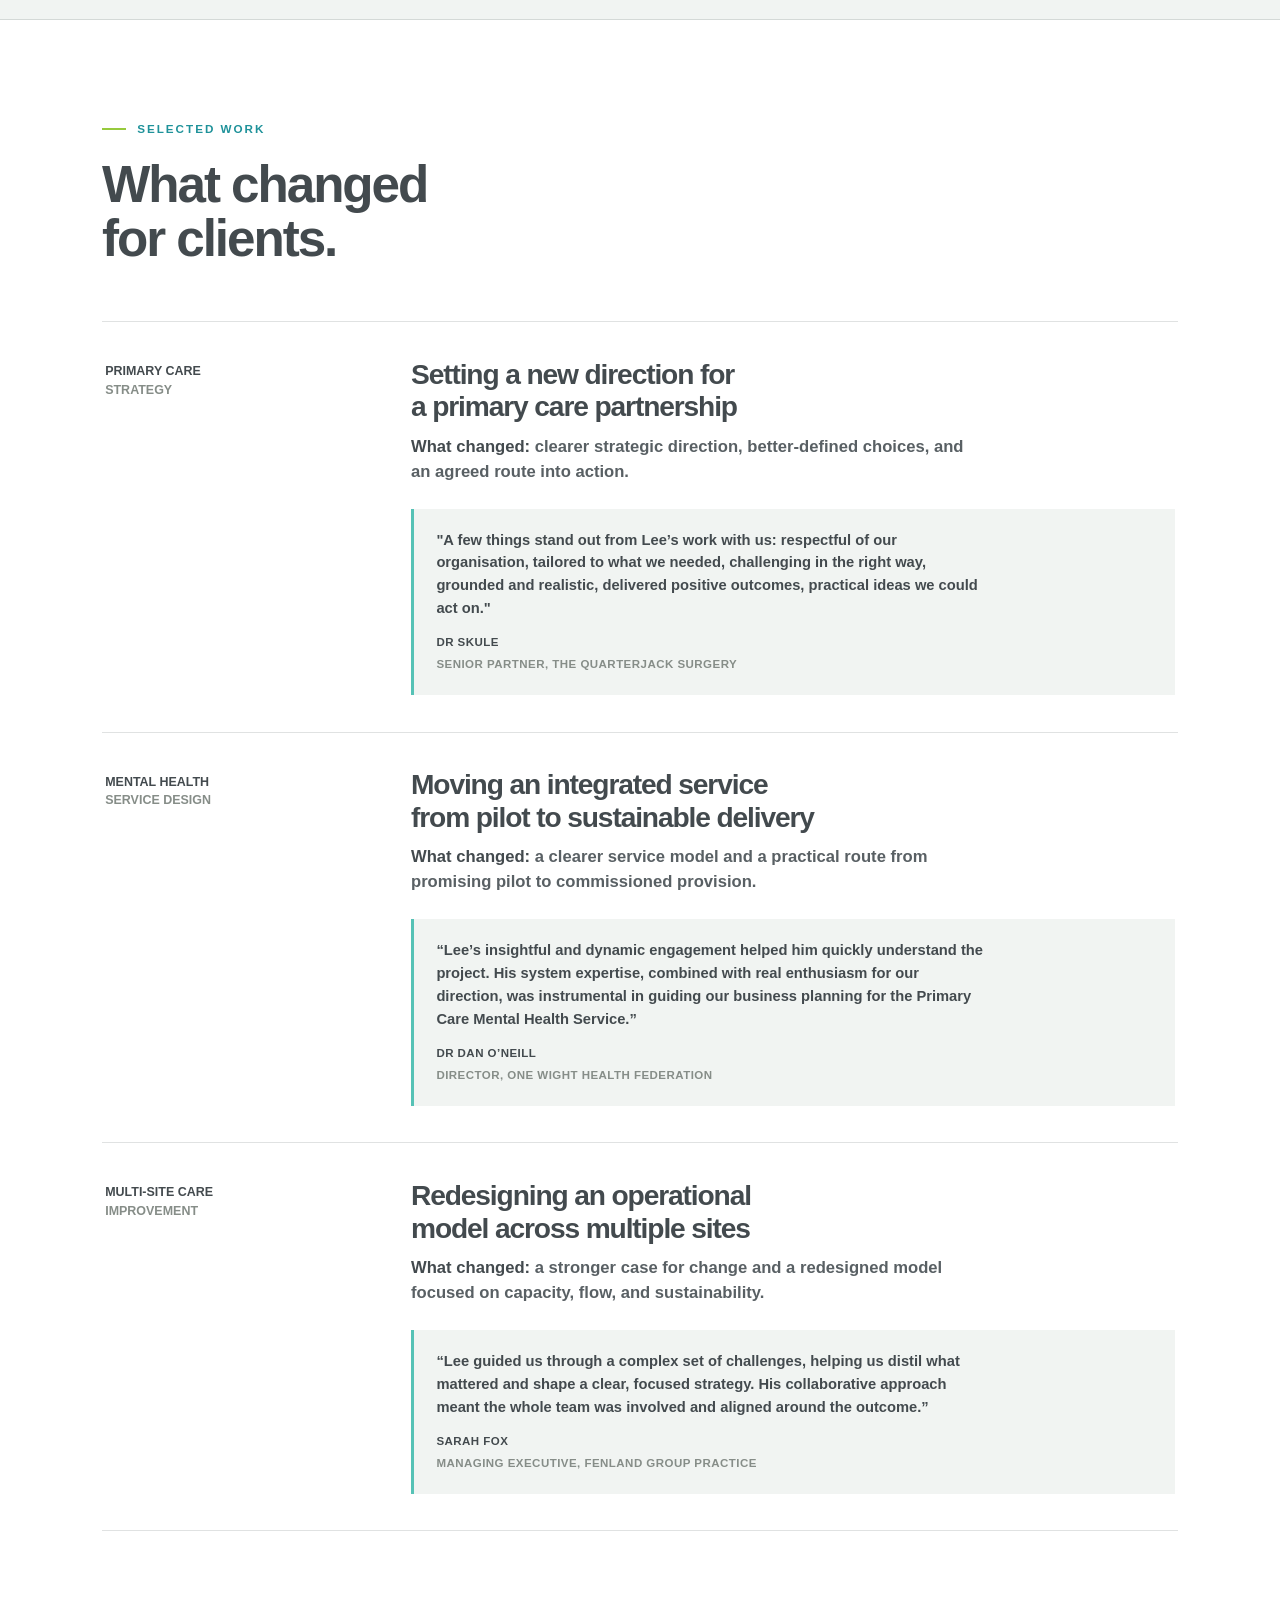
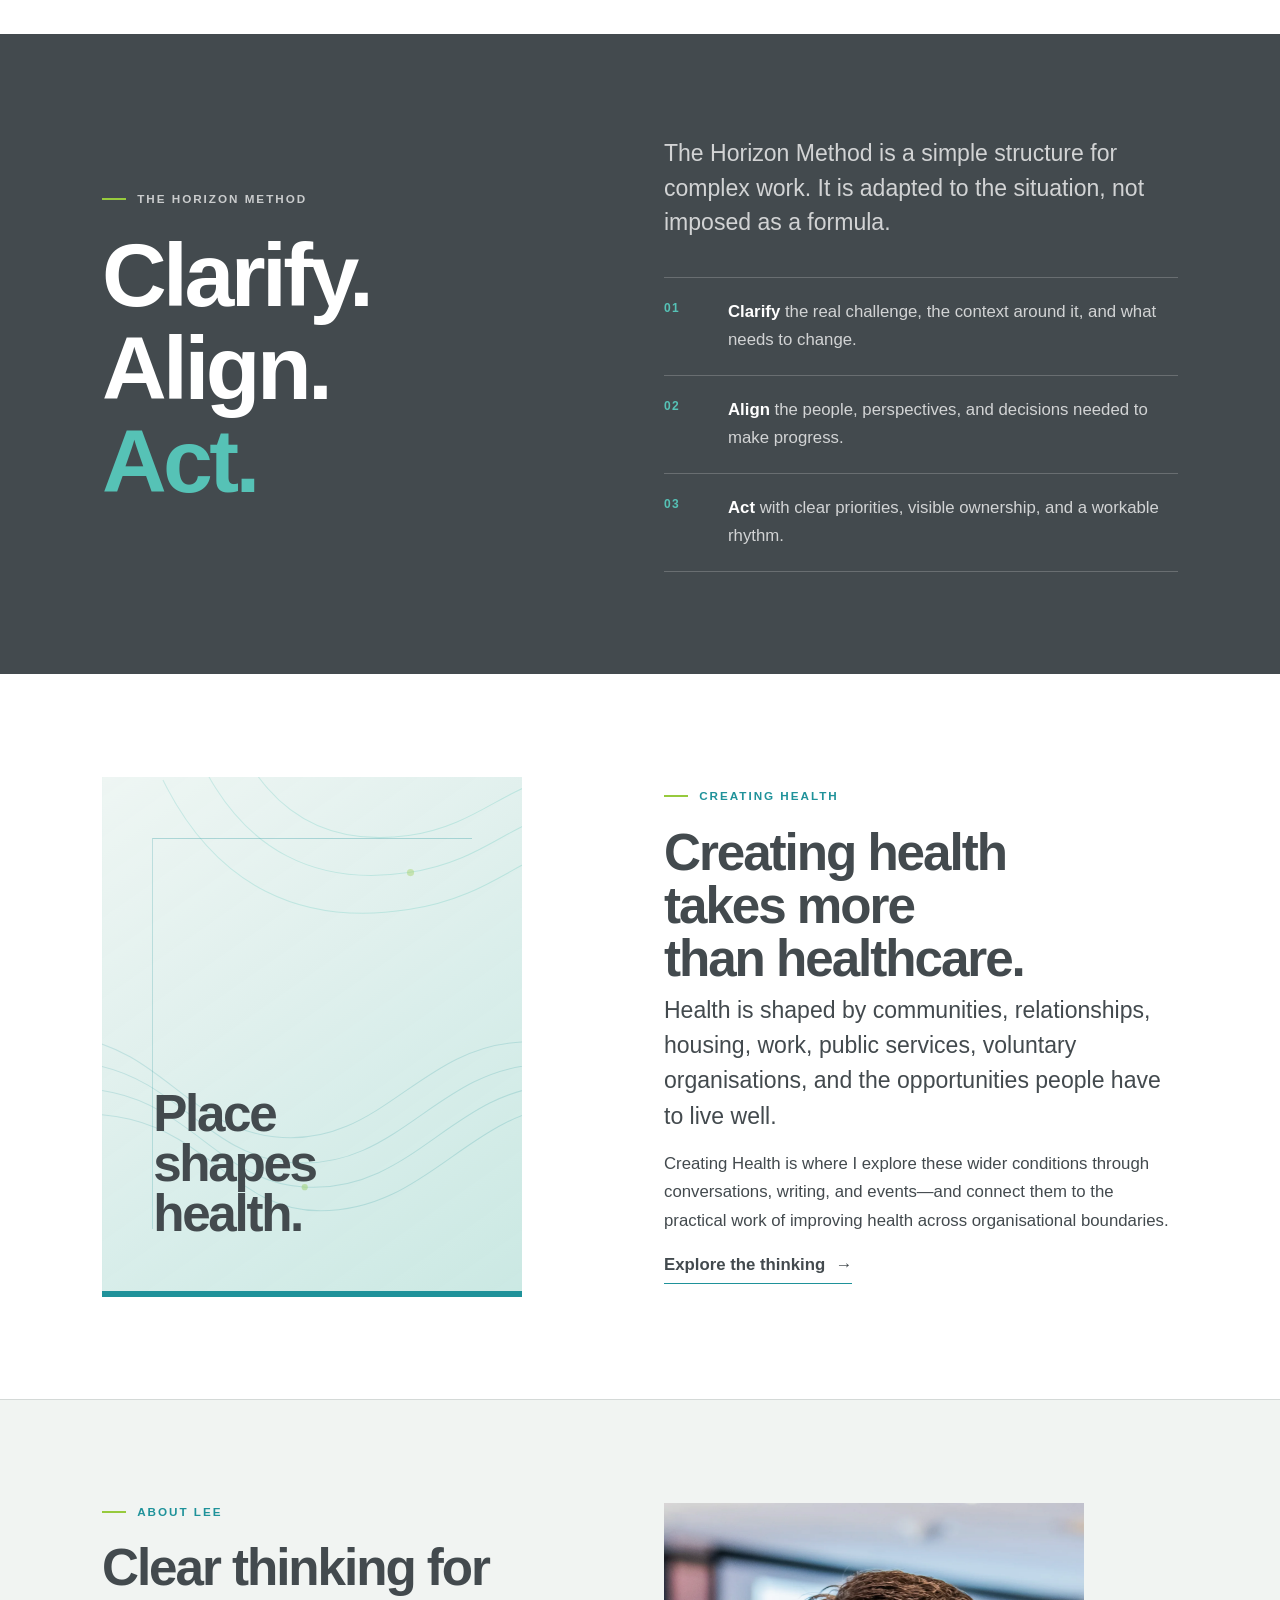
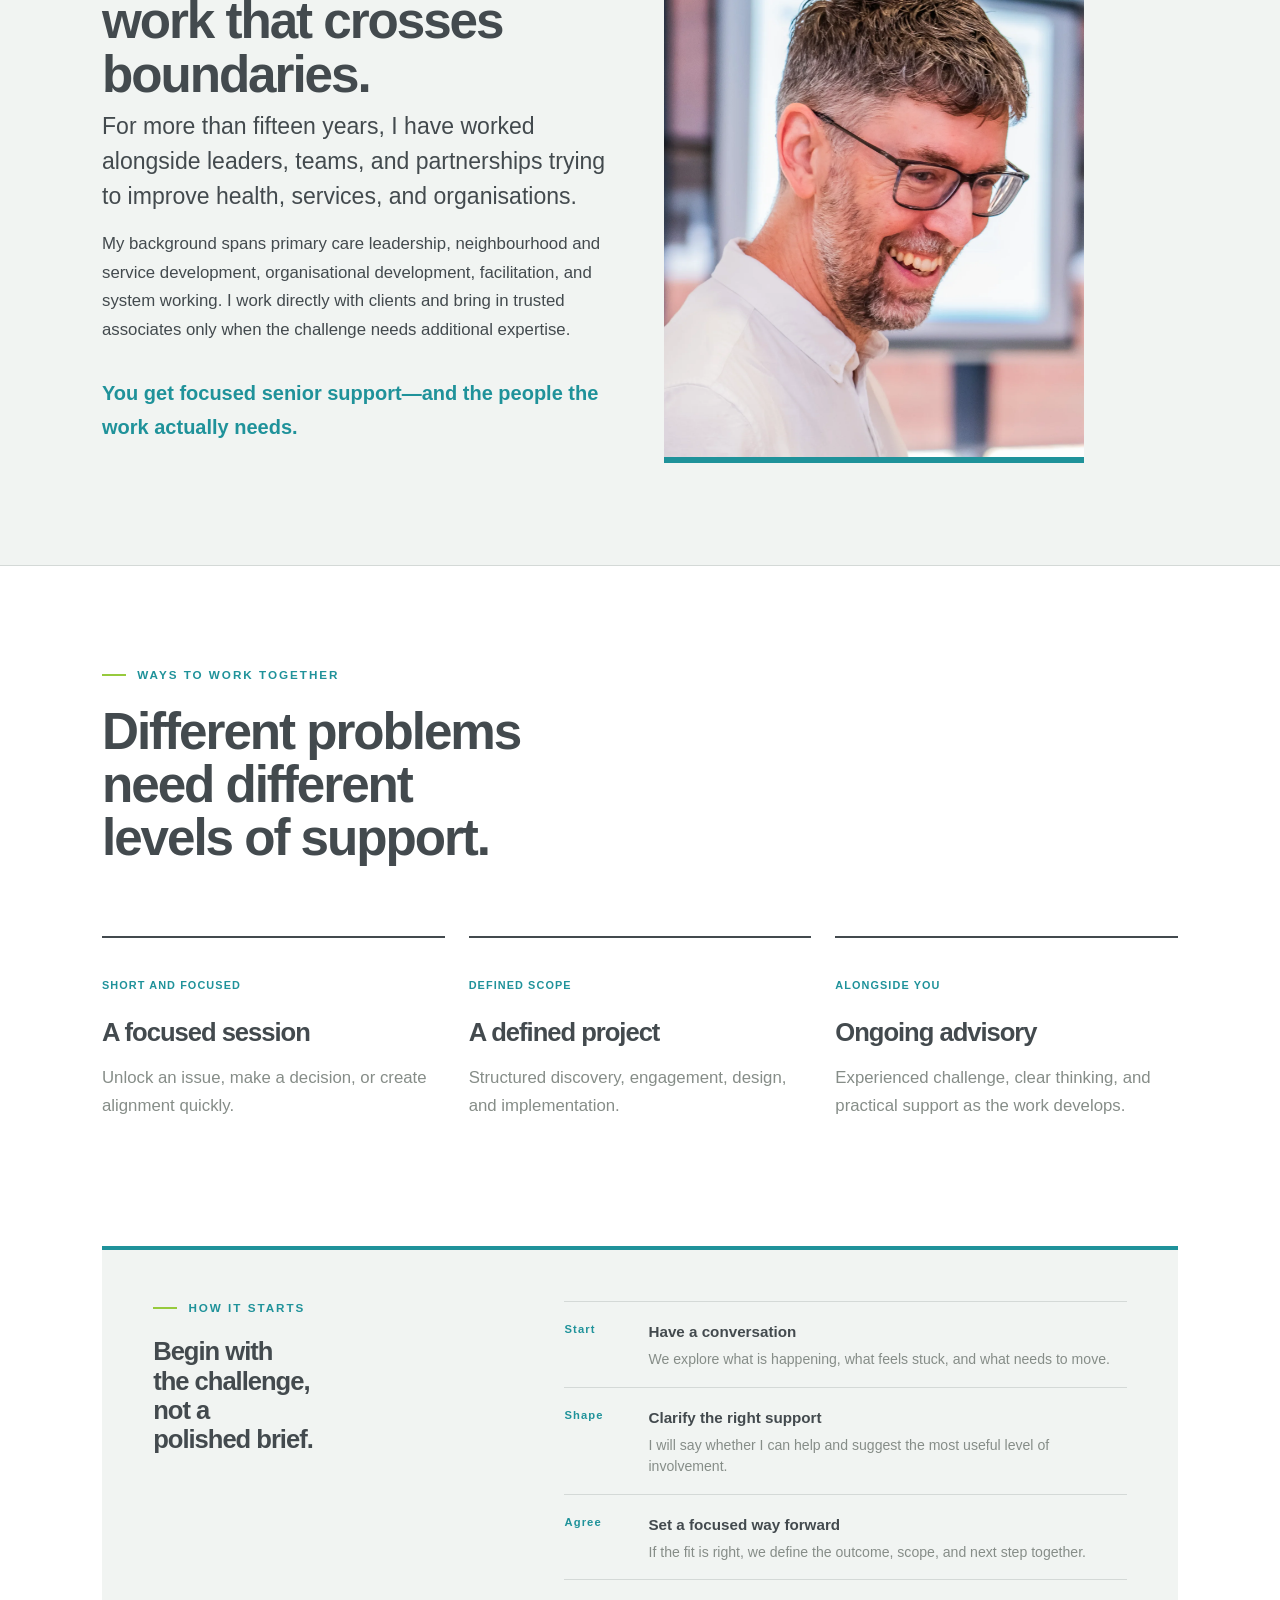
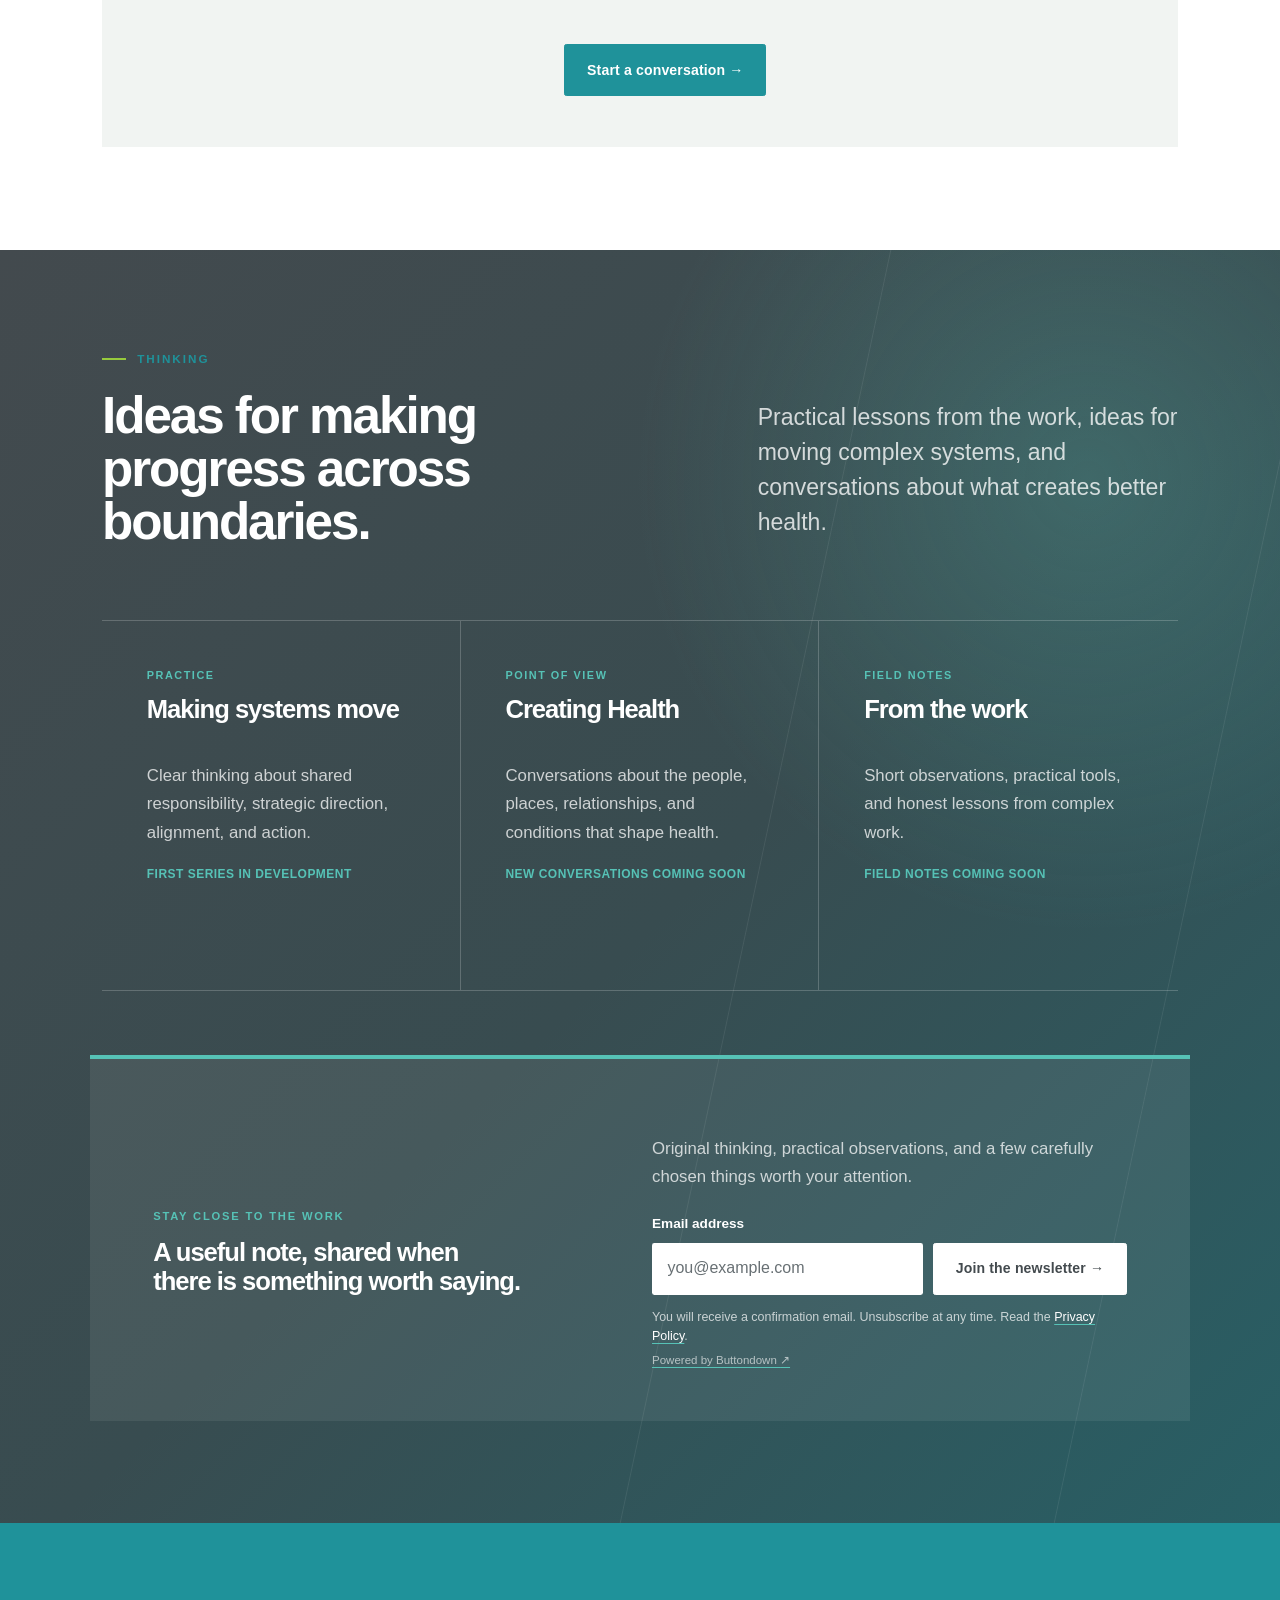
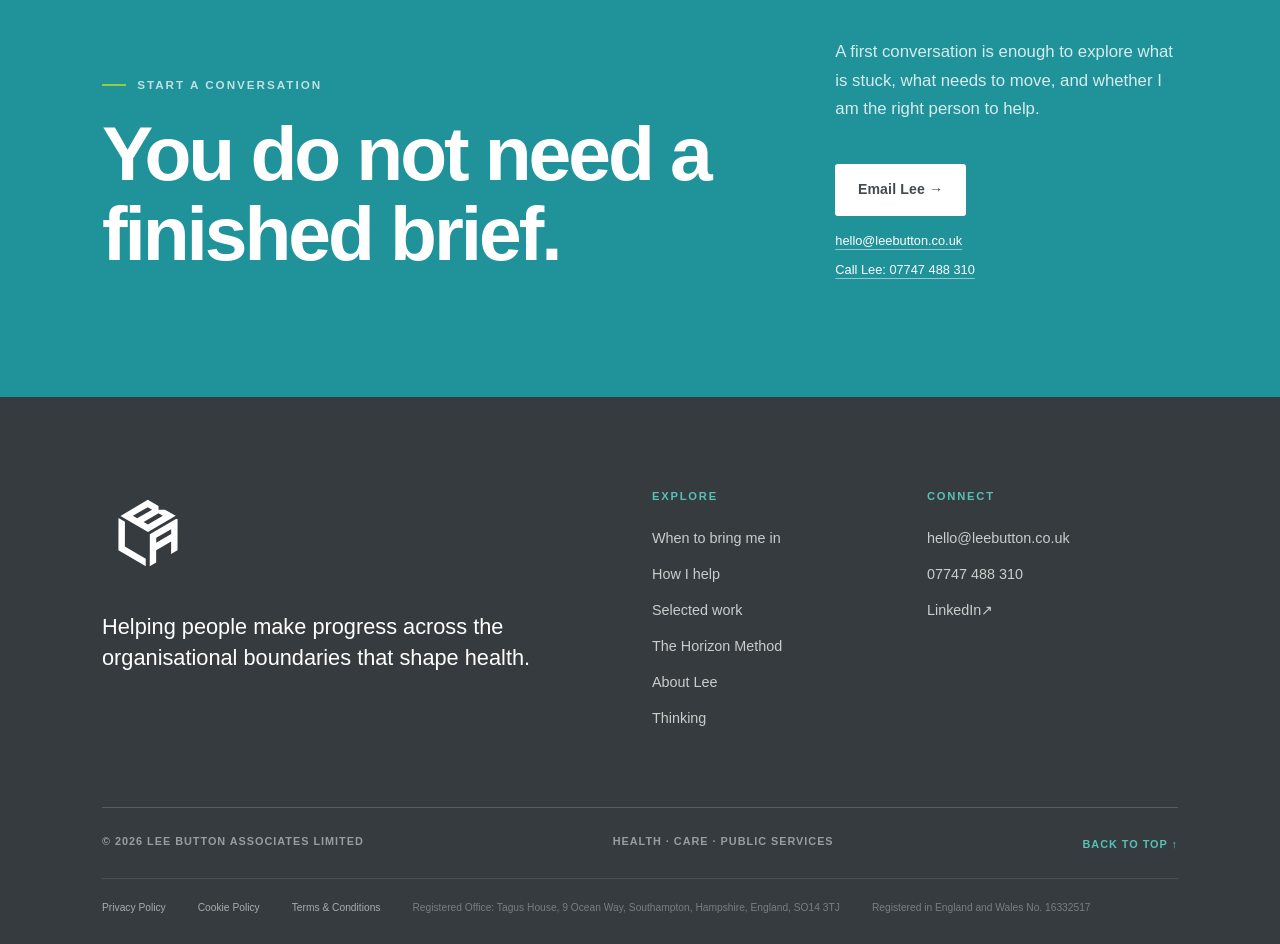
==== commit 9782bfca: "newsletter" ====
--- a/index.html
+++ b/index.html
@@ -230,7 +230,24 @@
           <article><p class="thinking-type">Point of view</p><h3>Creating Health</h3><p>Conversations about the people, places, relationships, and conditions that shape health.</p><p class="planned-link">New conversations coming soon</p></article>
           <article><p class="thinking-type">Field notes</p><h3>From the work</h3><p>Short observations, practical tools, and honest lessons from complex work.</p><p class="planned-link">Field notes coming soon</p></article>
         </div>
-        <div class="thinking-signup row align-items-center gy-4"><div class="col-lg-7"><p class="footer-label">Stay close to the work</p><h3>A useful note, shared when there is something worth saying.</h3></div><div class="col-lg-5"><p>Original thinking, practical observations, and a few carefully chosen things worth your attention.</p><a class="btn btn-primary" href="mailto:hello@leebutton.co.uk?subject=Join%20the%20newsletter">Join the newsletter <span aria-hidden="true">→</span></a></div></div>
+        <div class="thinking-signup row align-items-center gy-4">
+          <div class="col-lg-6">
+            <p class="footer-label">Stay close to the work</p>
+            <h3>A useful note, shared when there is something worth saying.</h3>
+          </div>
+          <div class="col-lg-6">
+            <p>Original thinking, practical observations, and a few carefully chosen things worth your attention.</p>
+            <form action="https://buttondown.com/api/emails/embed-subscribe/lba" method="post" class="embeddable-buttondown-form newsletter-form" aria-label="Newsletter sign-up">
+              <label for="bd-email">Email address</label>
+              <div class="newsletter-form-controls">
+                <input type="email" name="email" id="bd-email" autocomplete="email" inputmode="email" placeholder="you@example.com" aria-describedby="newsletter-privacy" required>
+                <button class="btn btn-light" type="submit">Join the newsletter <span aria-hidden="true">→</span></button>
+              </div>
+              <p class="newsletter-privacy" id="newsletter-privacy">You will receive a confirmation email. Unsubscribe at any time. Read the <a href="https://leebutton.co.uk/privacy-policy/">Privacy Policy</a>.</p>
+              <p class="newsletter-provider"><a href="https://buttondown.com/refer/lba" target="_blank" rel="noopener noreferrer">Powered by Buttondown <span aria-hidden="true">↗</span></a></p>
+            </form>
+          </div>
+        </div>
       </div>
     </section>
 
--- a/css/site.css
+++ b/css/site.css
@@ -145,6 +145,16 @@
 .thinking-signup .footer-label { margin-bottom: .7rem; }
 .thinking-signup h3 { margin: 0; }
 .thinking-signup p { margin-bottom: 1.25rem; }
+.newsletter-form label { display: block; margin-bottom: .5rem; color: white; font-size: .85rem; font-weight: 750; }
+.newsletter-form-controls { display: flex; gap: .65rem; align-items: stretch; }
+.newsletter-form input[type="email"] { min-width: 0; min-height: 52px; flex: 1 1 15rem; padding: .75rem .9rem; border: 1px solid rgba(255,255,255,.45); border-radius: var(--radius); color: var(--ink); background: white; font: inherit; font-size: 1rem; line-height: 1.3; }
+.newsletter-form input[type="email"]::placeholder { color: #687074; opacity: 1; }
+.newsletter-form input[type="email"]:focus { border-color: white; outline: 3px solid var(--turquoise); outline-offset: 2px; }
+.newsletter-form .btn { min-height: 52px; flex: 0 0 auto; white-space: nowrap; }
+.thinking-signup .newsletter-privacy { max-width: none; margin: .85rem 0 0; color: rgba(255,255,255,.72); font-size: .78rem; line-height: 1.5; }
+.newsletter-privacy a, .newsletter-provider a { color: white; text-decoration-color: var(--turquoise); text-underline-offset: .2rem; }
+.thinking-signup .newsletter-provider { margin: .4rem 0 0; font-size: .72rem; line-height: 1.5; }
+.newsletter-provider a { color: rgba(255,255,255,.62); }
 
 .final-cta { padding: clamp(5.5rem, 9vw, 8rem) 0; color: rgba(255,255,255,.82); background: var(--blue); }
 .final-cta h2 { color: white; font-size: clamp(3.2rem, 6vw, 6rem); }
@@ -203,6 +213,12 @@
   .footer-legal a { display: inline-flex; min-height: 44px; align-items: center; }
 }
 
+@media (max-width: 575.98px) {
+  .newsletter-form-controls { flex-direction: column; }
+  .newsletter-form input[type="email"] { width: 100%; flex-basis: auto; }
+  .newsletter-form .btn { width: 100%; }
+}
+
 @media (prefers-reduced-motion: reduce) {
   html { scroll-behavior: auto; }
   *, *::before, *::after { transition-duration: .01ms !important; }
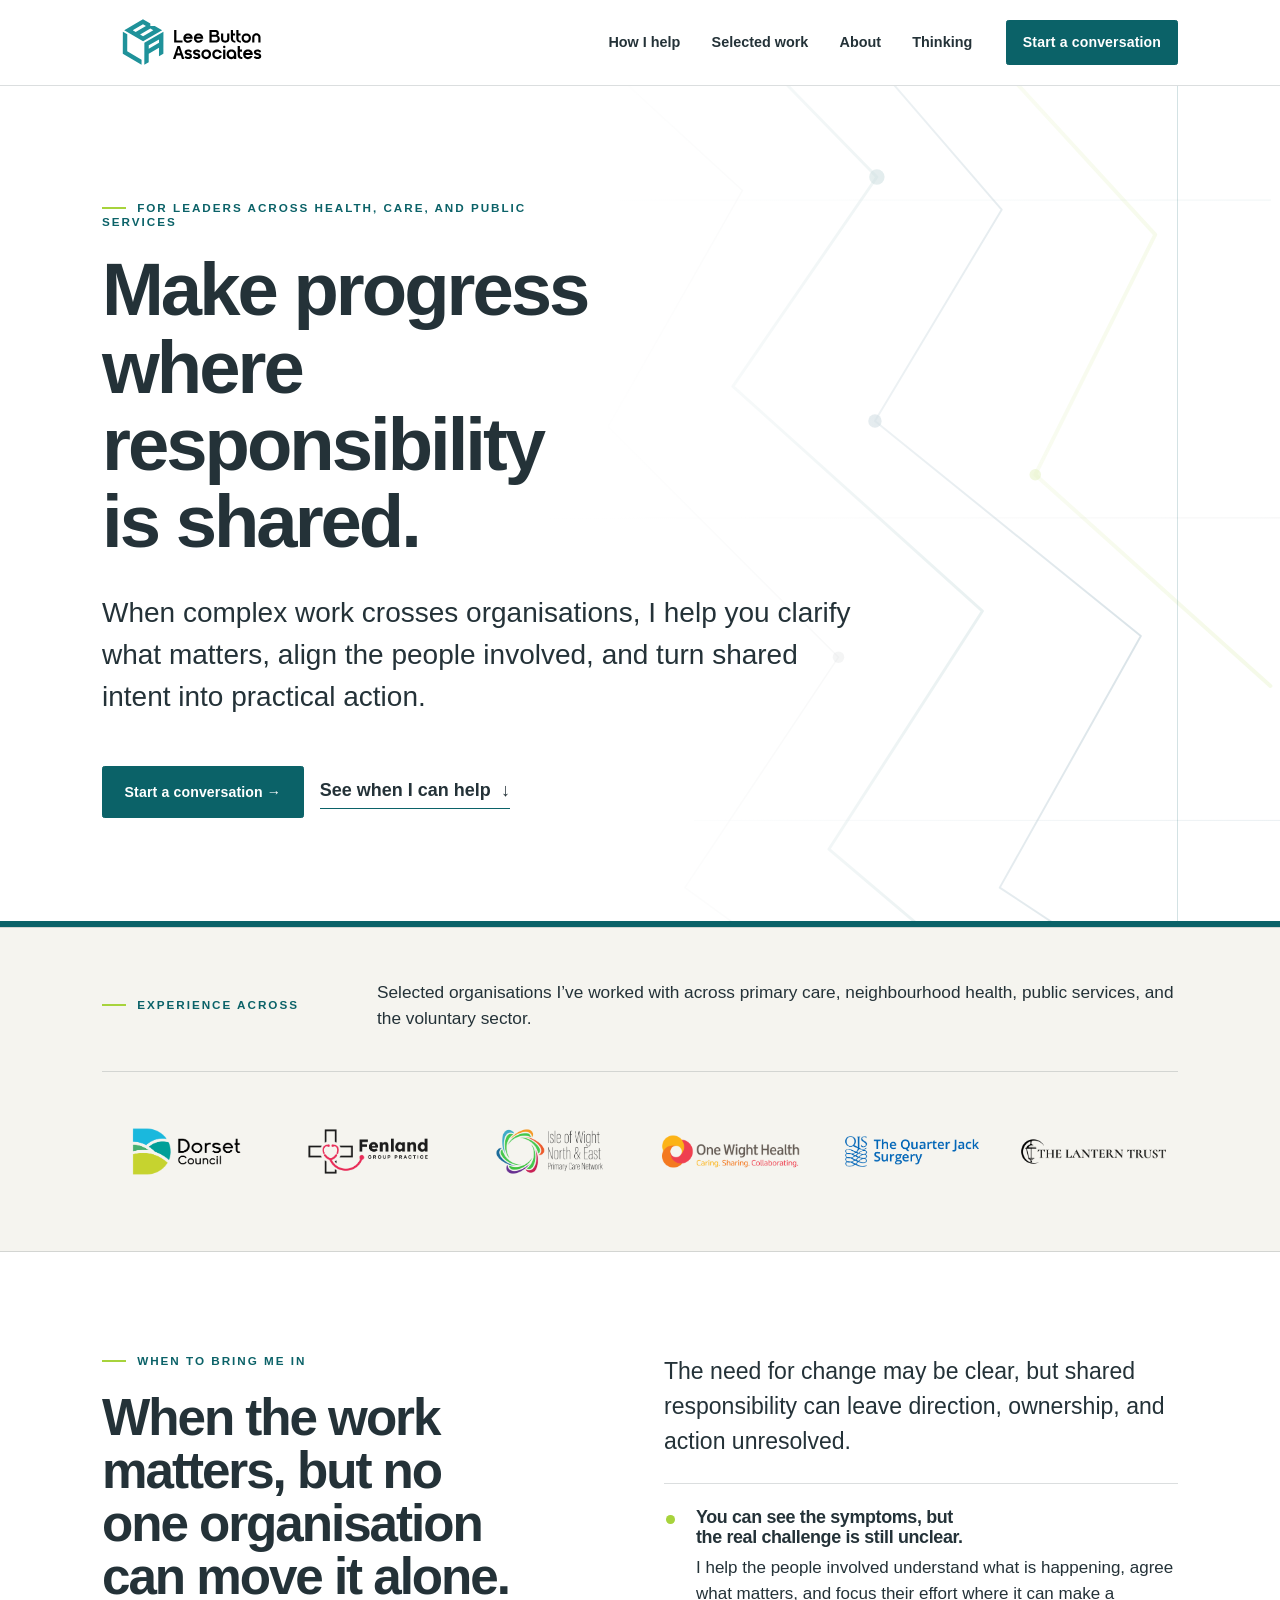
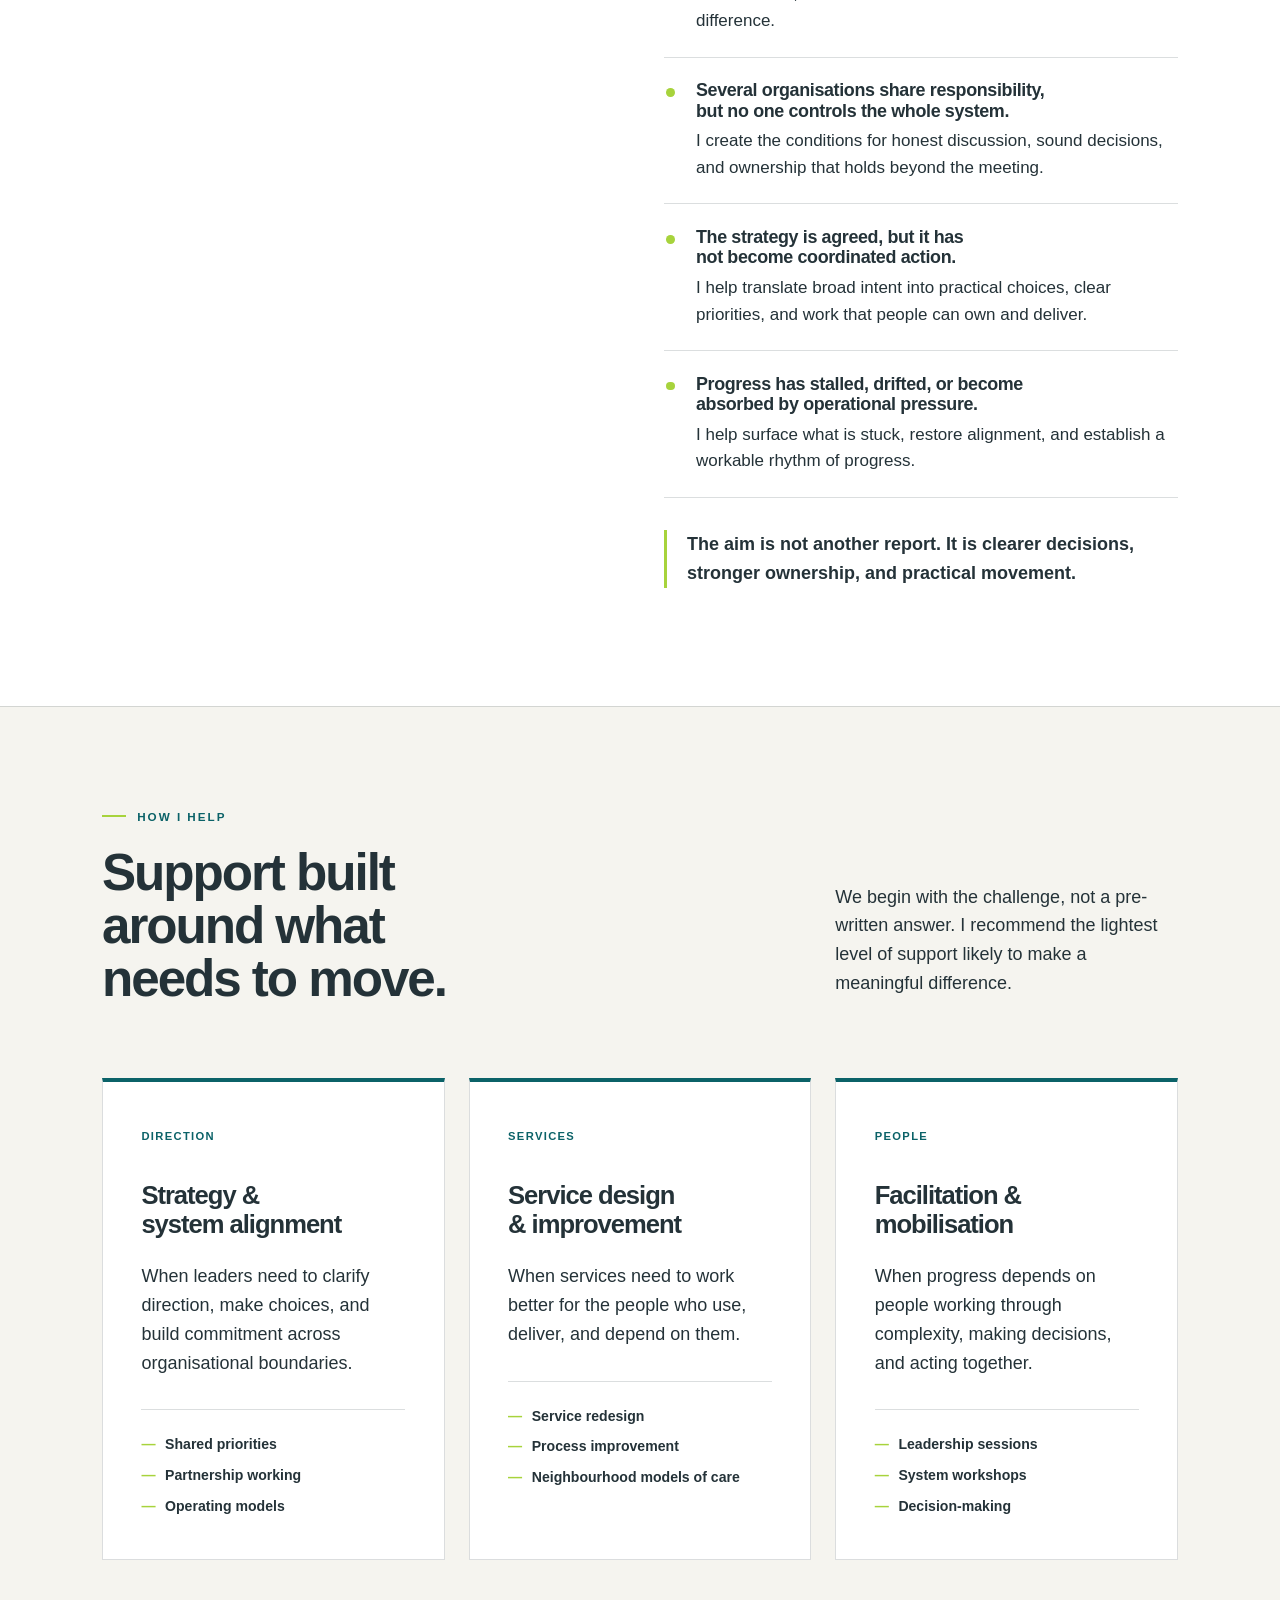
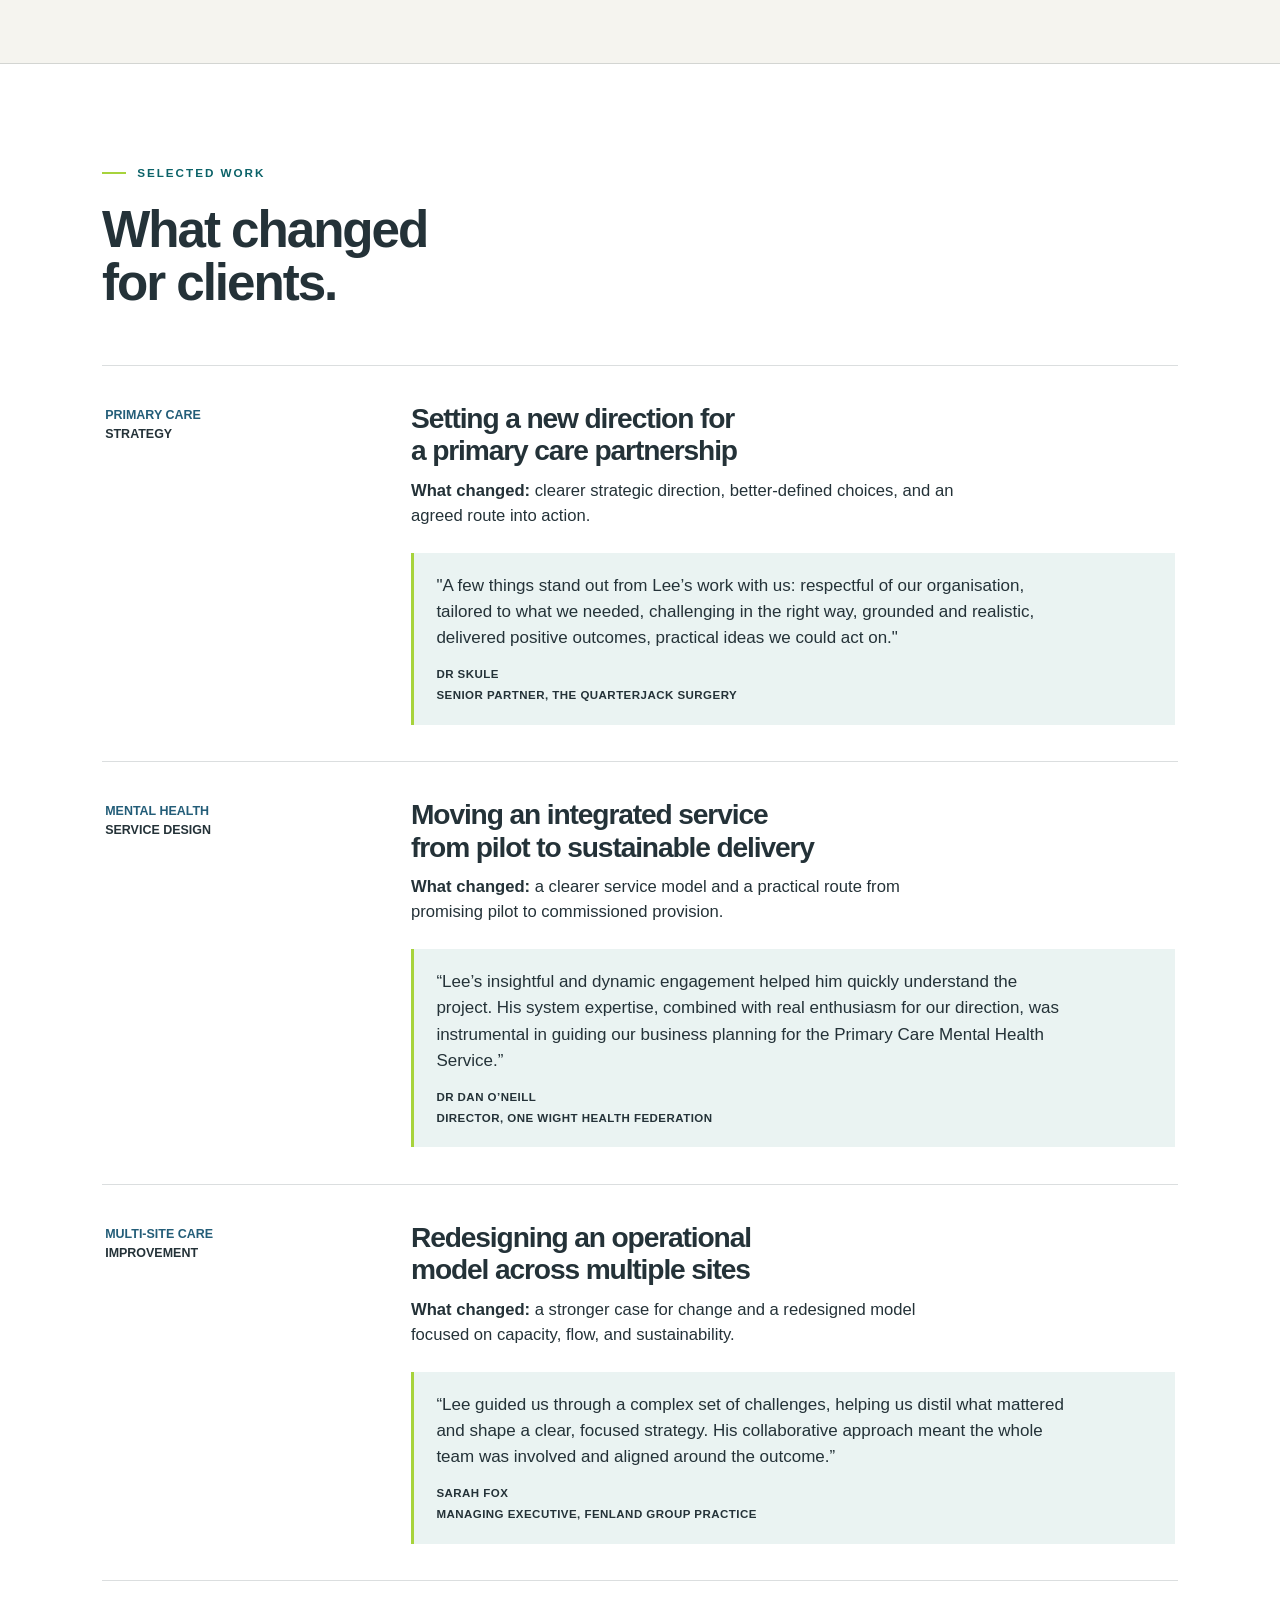
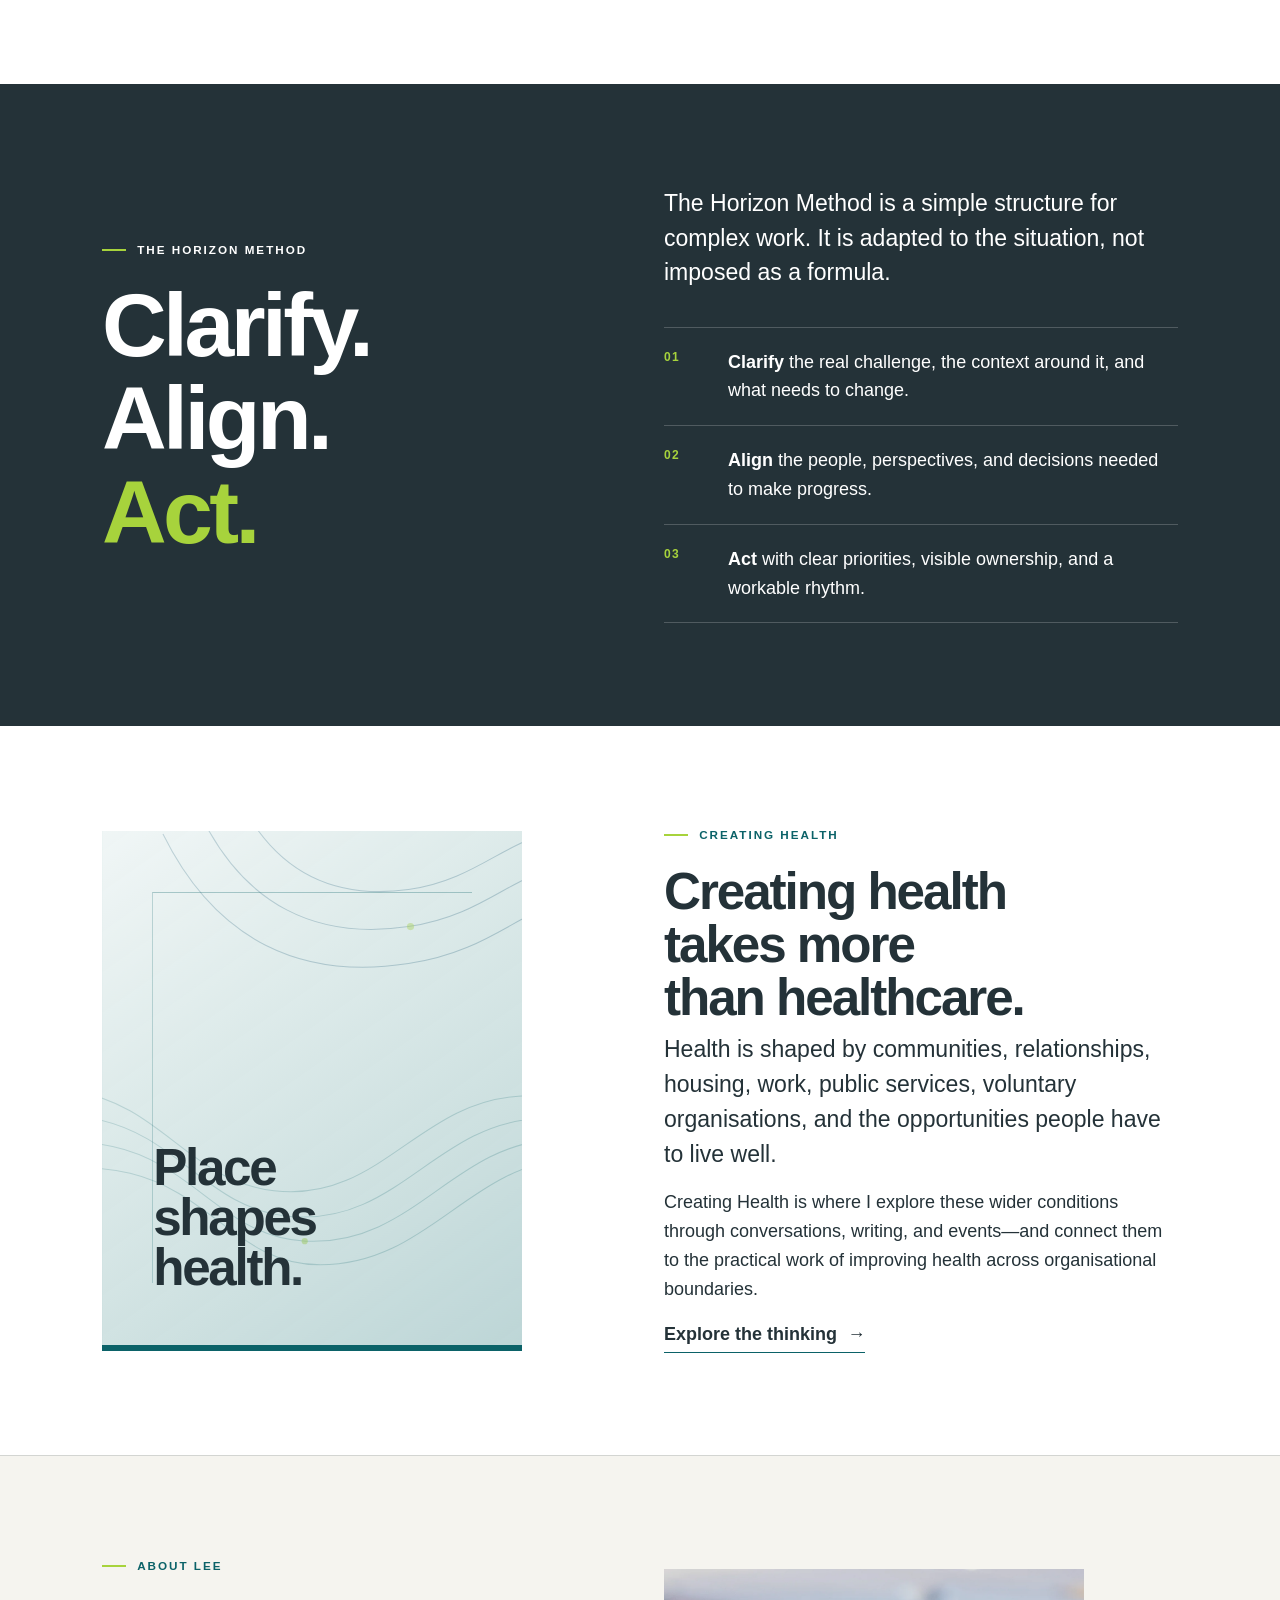
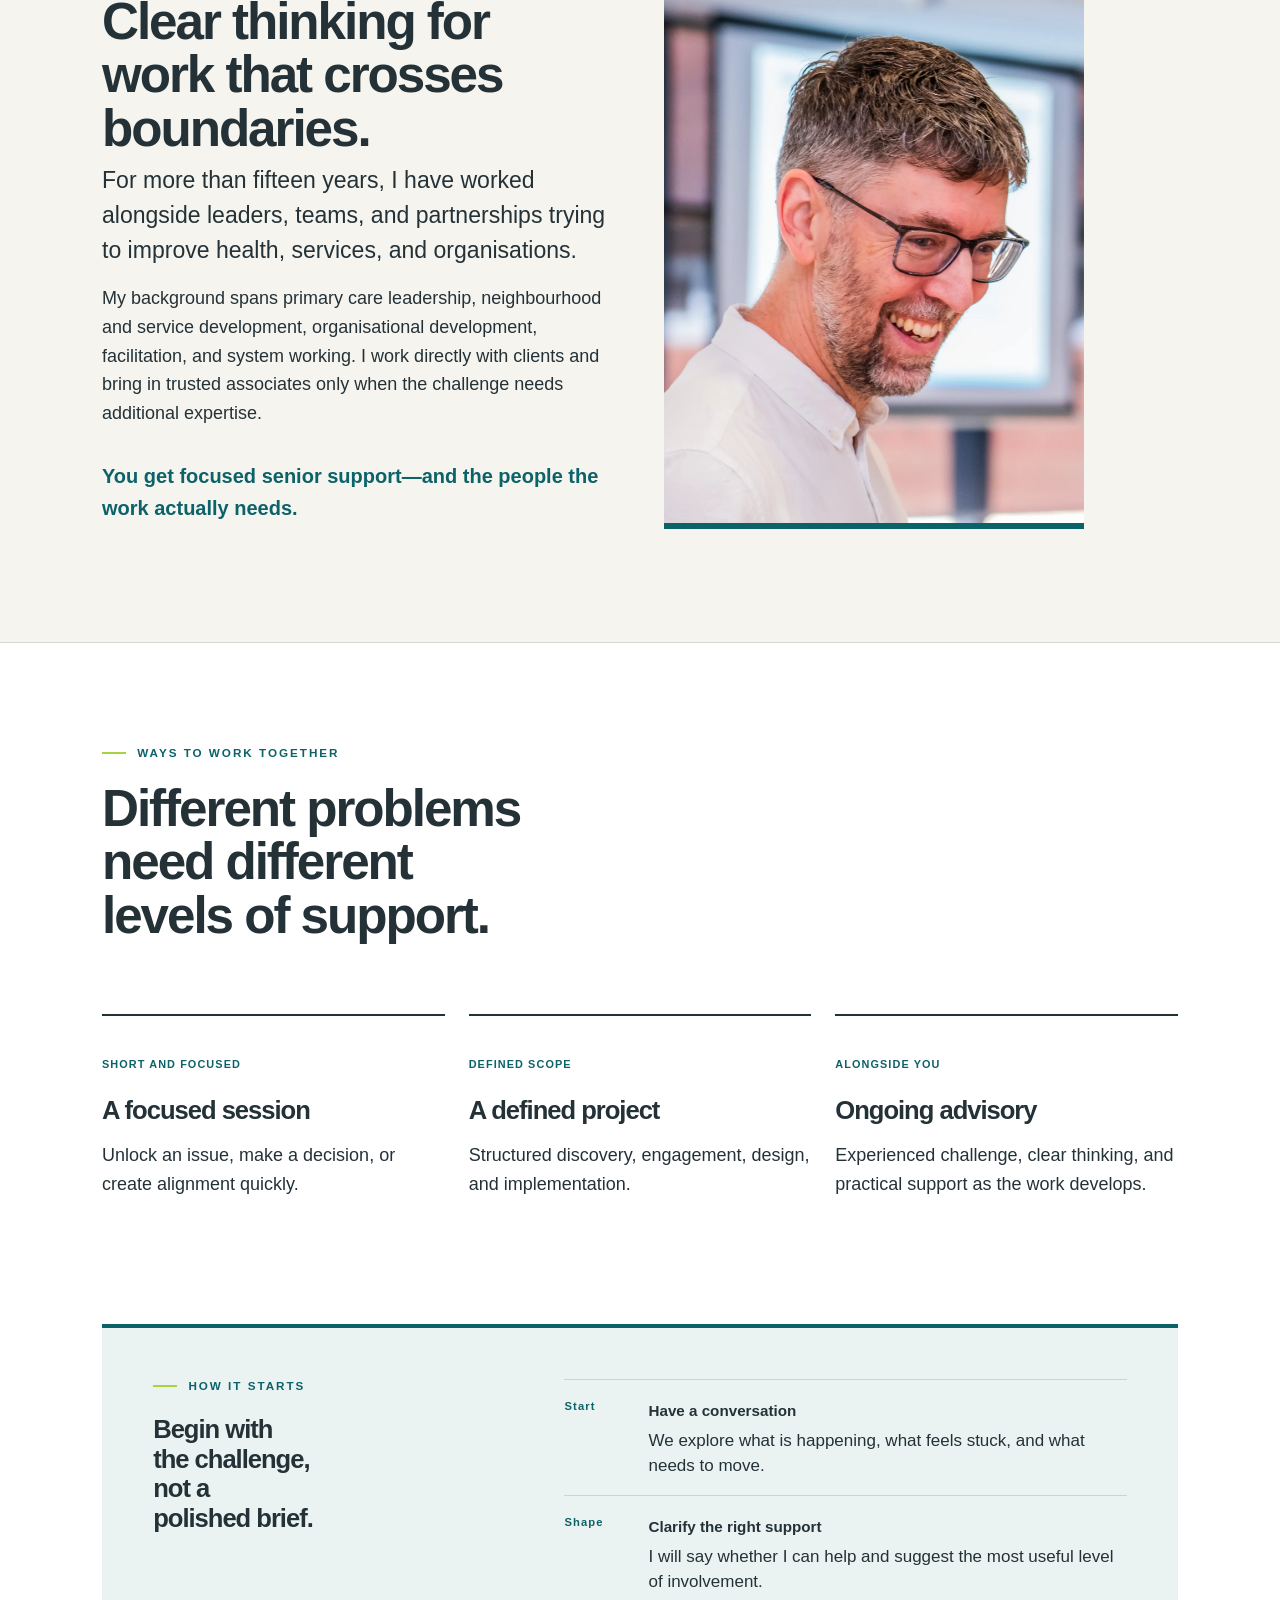
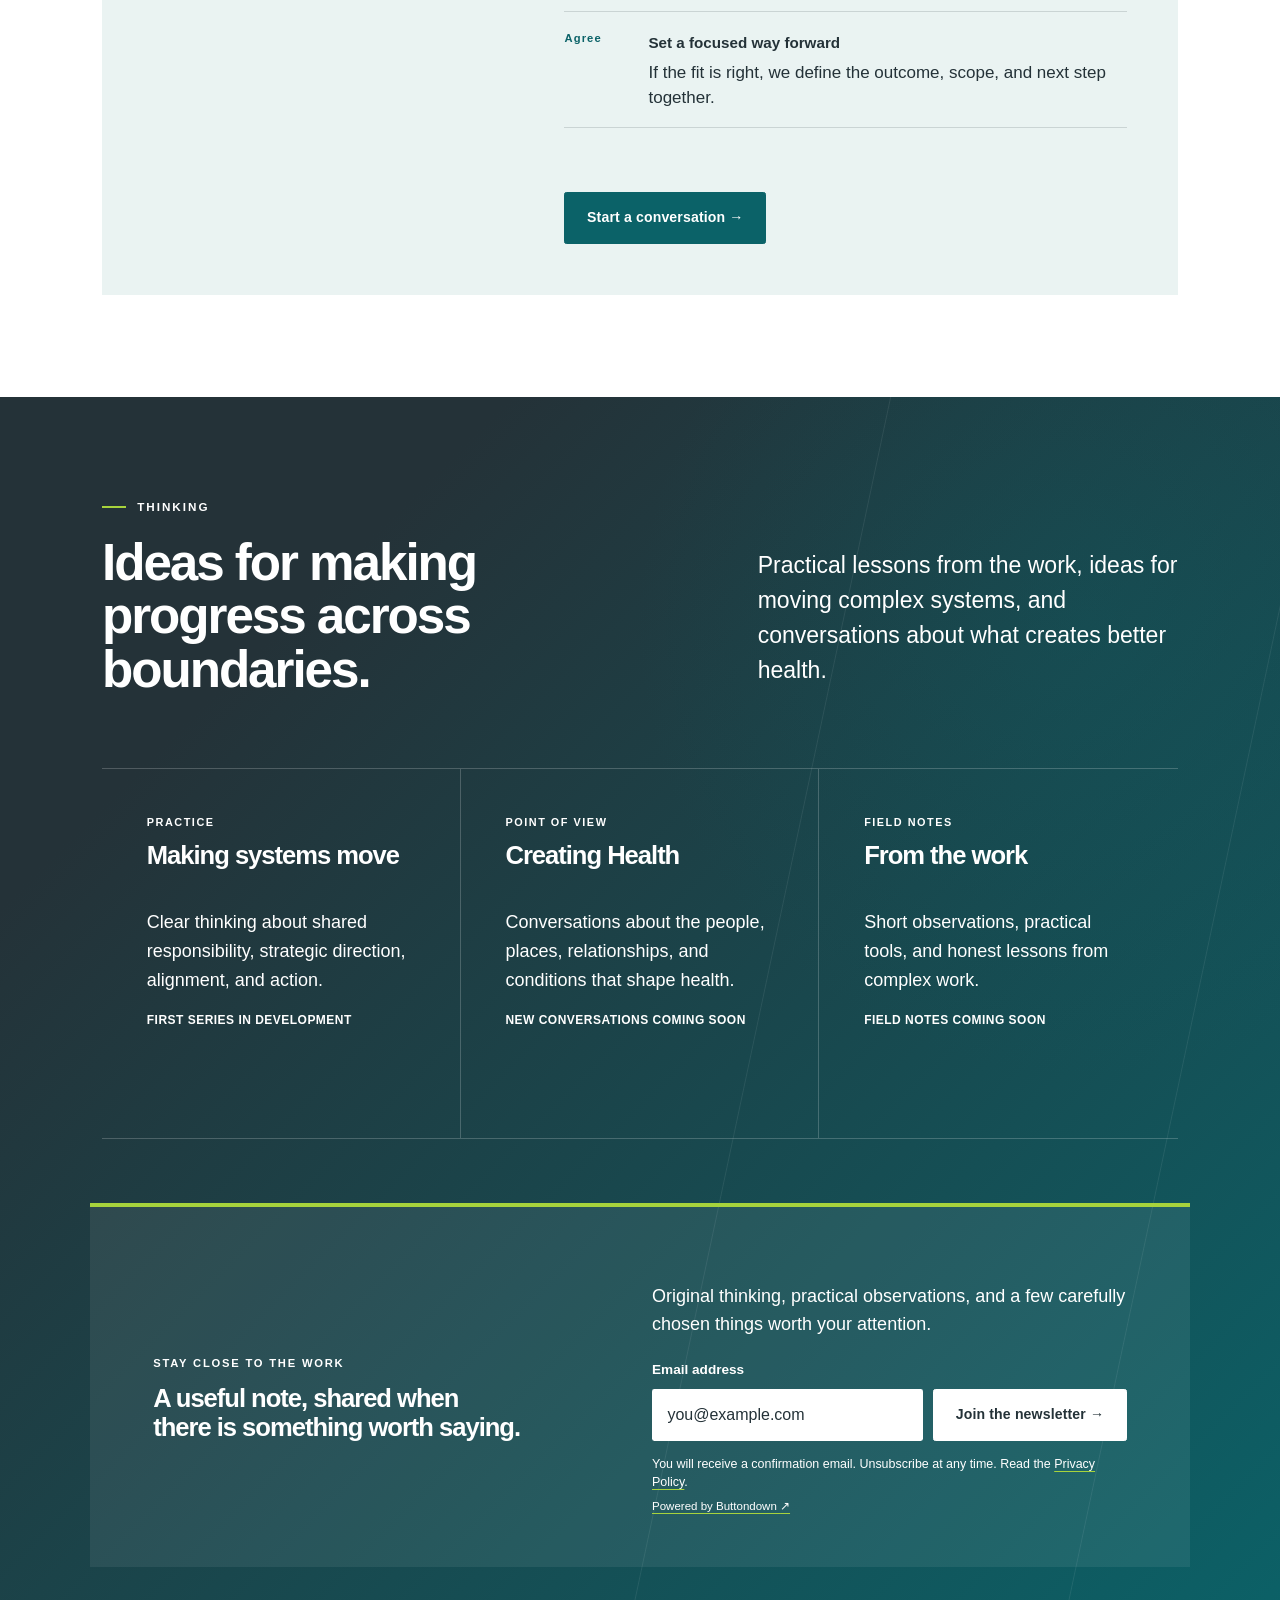
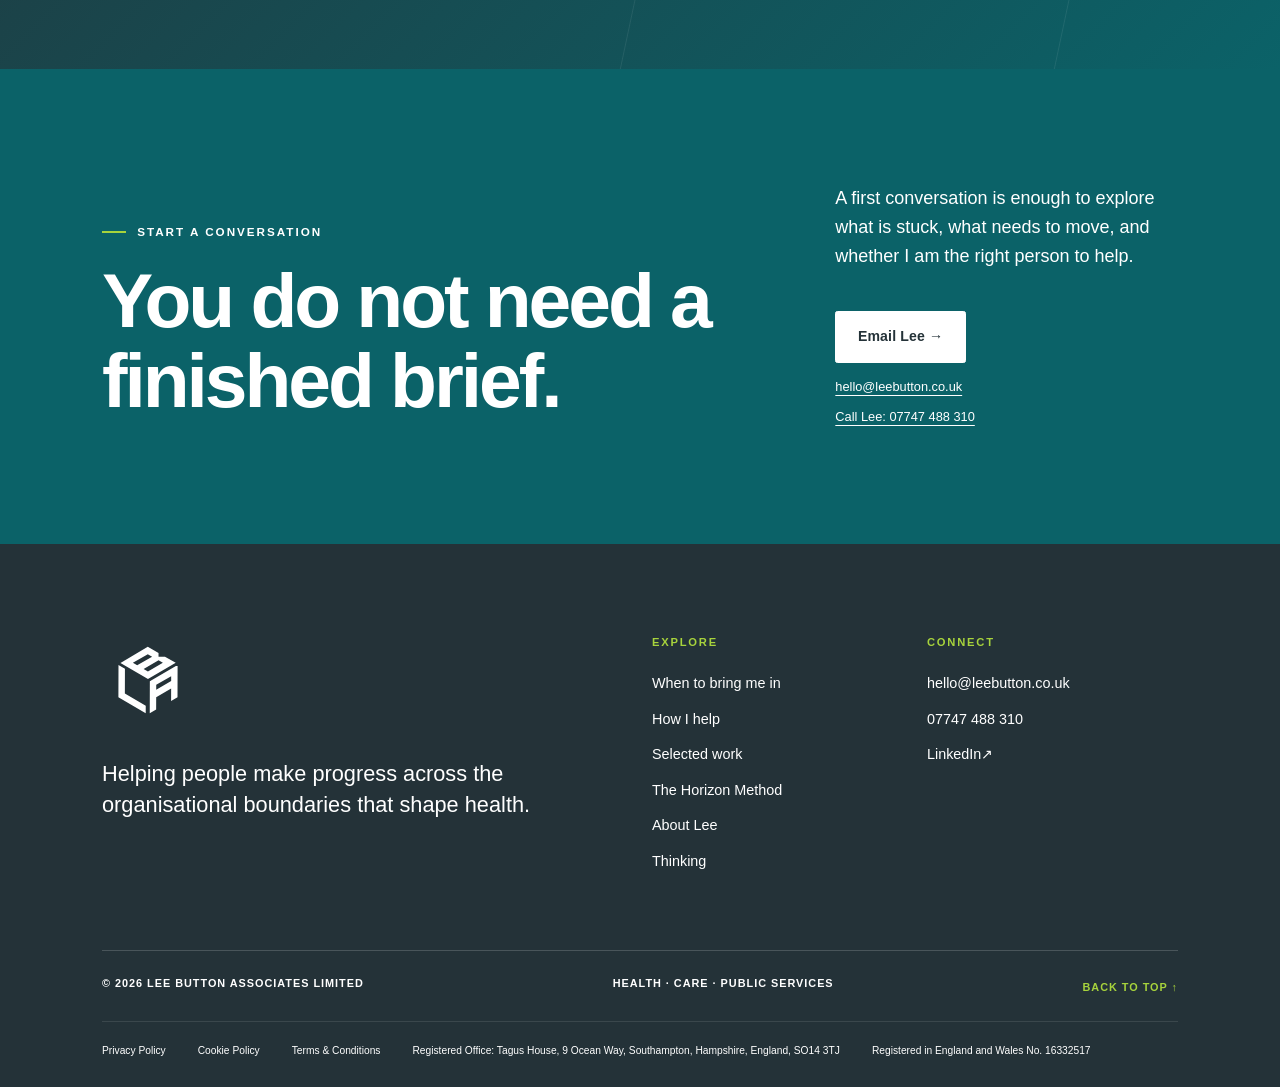
==== commit 2c37e0bb: "accessibility updates" ====
--- a/index.html
+++ b/index.html
@@ -21,10 +21,11 @@
   <meta name="twitter:image" content="https://leebutton.co.uk/assets/og.png">
   <meta name="twitter:image:alt" content="Lee Button Associates — Make progress where responsibility is shared">
   <title>Lee Button Associates — Make progress where responsibility is shared</title>
-  <link rel="icon" href="assets/lee-button-logomark-blue.svg" type="image/svg+xml">
-  <link rel="preconnect" href="https://cdn.jsdelivr.net" crossorigin>
-  <link href="https://cdn.jsdelivr.net/npm/bootstrap@5.3.8/dist/css/bootstrap.min.css" rel="stylesheet">
-  <link rel="stylesheet" href="css/site.css">
+  <link rel="icon" href="/favicon.ico" sizes="16x16 32x32 48x48">
+  <link rel="icon" href="/assets/lee-button-logomark-blue.svg" type="image/svg+xml">
+  <link rel="apple-touch-icon" href="/assets/apple-touch-icon.png" sizes="180x180">
+  <link href="assets/vendor/bootstrap/5.3.8/bootstrap.min.css" rel="stylesheet">
+  <link rel="stylesheet" href="css/site.css?v=20260914">
   <script type="application/ld+json">
     {
       "@context": "https://schema.org",
@@ -83,7 +84,7 @@
     </nav>
   </header>
 
-  <main id="main">
+  <main id="main" tabindex="-1">
     <section class="hero" id="top">
       <div class="container-xl">
         <div class="row">
@@ -184,7 +185,7 @@
     <section class="section creating-health">
       <div class="container-xl">
         <div class="row g-5 align-items-center">
-          <div class="col-lg-5"><div class="visual-panel contour-panel" role="img" aria-label="Abstract contour lines representing place, community, and the wider conditions that shape health"><span>Place shapes health.</span></div></div>
+          <div class="col-lg-5"><div class="visual-panel contour-panel" ><span>Place shapes health.</span></div></div>
           <div class="col-lg-6 offset-lg-1"><p class="eyebrow">Creating Health</p><h2>Creating health takes more than healthcare.</h2><p class="lead-copy">Health is shaped by communities, relationships, housing, work, public services, voluntary organisations, and the opportunities people have to live well.</p><p>Creating Health is where I explore these wider conditions through conversations, writing, and events—and connect them to the practical work of improving health across organisational boundaries.</p><a class="text-link" href="#thinking">Explore the thinking <span aria-hidden="true">→</span></a></div>
         </div>
       </div>
@@ -243,7 +244,7 @@
                 <input type="email" name="email" id="bd-email" autocomplete="email" inputmode="email" placeholder="you@example.com" aria-describedby="newsletter-privacy" required>
                 <button class="btn btn-light" type="submit">Join the newsletter <span aria-hidden="true">→</span></button>
               </div>
-              <p class="newsletter-privacy" id="newsletter-privacy">You will receive a confirmation email. Unsubscribe at any time. Read the <a href="https://leebutton.co.uk/privacy-policy/">Privacy Policy</a>.</p>
+              <p class="newsletter-privacy" id="newsletter-privacy">You will receive a confirmation email. Unsubscribe at any time. Read the <a href="privacy-policy/">Privacy Policy</a>.</p>
               <p class="newsletter-provider"><a href="https://buttondown.com/refer/lba" target="_blank" rel="noopener noreferrer">Powered by Buttondown <span aria-hidden="true">↗</span></a></p>
             </form>
           </div>
@@ -289,22 +290,50 @@
         <a href="#top">Back to top ↑</a>
       </div>
       <div class="footer-legal">
-        <a href="https://leebutton.co.uk/privacy-policy/">Privacy Policy</a>
-        <a href="https://leebutton.co.uk/cookie-policy/">Cookie Policy</a>
-        <a href="https://leebutton.co.uk/terms-conditions/">Terms &amp; Conditions</a>
+        <a href="privacy-policy/">Privacy Policy</a>
+        <a href="cookie-policy/">Cookie Policy</a>
+        <a href="terms-conditions/">Terms &amp; Conditions</a>
         <span>Registered Office: Tagus House, 9 Ocean Way, Southampton, Hampshire, England, SO14 3TJ</span>
         <span>Registered in England and Wales No. 16332517</span>
       </div>
     </div>
   </footer>
-  <script src="https://cdn.jsdelivr.net/npm/bootstrap@5.3.8/dist/js/bootstrap.bundle.min.js"></script>
+  <script src="assets/vendor/bootstrap/5.3.8/bootstrap.bundle.min.js"></script>
   <script>
-    document.querySelectorAll('#siteNav a').forEach((link) => {
-      link.addEventListener('click', () => {
-        if (window.innerWidth >= 992) return;
-        const menu = document.querySelector('#siteNav');
-        bootstrap.Collapse.getInstance(menu)?.hide();
+    const menu = document.querySelector('#siteNav');
+    const menuToggle = document.querySelector('.navbar-toggler');
+    const navigation = document.querySelector('.navbar');
+    const closeMenu = () => {
+      const collapse = bootstrap.Collapse.getOrCreateInstance(menu, { toggle: false });
+      if (menu.classList.contains('collapsing')) {
+        menu.addEventListener('shown.bs.collapse', () => collapse.hide(), { once: true });
+      } else {
+        collapse.hide();
+      }
+    };
+    menu.addEventListener('show.bs.collapse', () => menuToggle.setAttribute('aria-label', 'Close navigation'));
+    menu.addEventListener('hide.bs.collapse', () => menuToggle.setAttribute('aria-label', 'Open navigation'));
+    menu.querySelectorAll('a').forEach((link) => {
+      link.addEventListener('click', (event) => {
+        if (event.ctrlKey || event.metaKey || event.shiftKey || event.altKey) return;
+        event.preventDefault();
+        const section = document.querySelector(link.getAttribute('href'));
+        const destination = section?.querySelector('h2') || section;
+        if (destination) {
+          destination.setAttribute('tabindex', '-1');
+          history.pushState(null, '', link.getAttribute('href'));
+          section.scrollIntoView();
+          destination.focus({ preventScroll: true });
+        }
+        if (window.innerWidth < 992) closeMenu();
       });
+    });
+    navigation.addEventListener('keydown', (event) => {
+      if (event.key !== 'Escape' || window.innerWidth >= 992 ||
+          menuToggle.getAttribute('aria-expanded') !== 'true') return;
+      event.preventDefault();
+      closeMenu();
+      menuToggle.focus();
     });
   </script>
 </body>
--- a/css/site.css
+++ b/css/site.css
@@ -1,63 +1,71 @@
+/* Approved values: project-notes/LBA Colour Reference.pdf. */
+@font-face {
+  font-family: Inter;
+  src: url("../assets/fonts/inter/inter-variable.woff2") format("woff2");
+  font-style: normal;
+  font-weight: 100 900;
+  font-display: swap;
+}
+
 :root {
-  --ink: #434a4e;
-  --blue: #1f929a;
-  --turquoise: #56c2b6;
-  --green: #97ca3d;
-  --grey: #868d88;
-  --light-grey: #c5c5bd;
-  --paper: #fff;
-  --soft: #f1f4f2;
-  --blue-dark: #176f76;
-  --line: rgba(67, 74, 78, .16);
+  --ink: #243238;
+  --teal: #0B6268;
+  --green: #A7D33C;
+  --blue: #235D78;
+  --mist: #EAF3F2;
+  --stone: #F5F4EF;
+  --paper: #FFFFFF;
+  --soft: var(--mist);
+  --line: rgba(36, 50, 56, .16);
   --radius: .15rem;
   --section: clamp(5rem, 8vw, 7.75rem);
 }
 
 * { box-sizing: border-box; }
 html { scroll-behavior: smooth; scroll-padding-top: 6rem; }
-body { color: var(--ink); background: var(--paper); font-family: Inter, ui-sans-serif, -apple-system, BlinkMacSystemFont, "Segoe UI", sans-serif; font-size: 1rem; line-height: 1.7; -webkit-font-smoothing: antialiased; }
+body { color: var(--ink); background: var(--paper); font-family: Inter, ui-sans-serif, -apple-system, BlinkMacSystemFont, "Segoe UI", sans-serif; font-size: 1.125rem; line-height: 1.6; -webkit-font-smoothing: antialiased; }
 a { color: inherit; }
 .container-xl { --bs-gutter-x: clamp(2rem, 5vw, 5rem); }
 .row.g-5 { --bs-gutter-x: clamp(2rem, 4vw, 3rem); }
 .skip-link { position: fixed; left: 1rem; top: -5rem; z-index: 2000; padding: .75rem 1rem; background: var(--ink); color: white; }
 .skip-link:focus { top: 1rem; }
 
-h1, h2, h3 { color: var(--ink); font-weight: 680; letter-spacing: -.04em; line-height: 1.04; text-wrap: balance; }
-h1 { max-width: 14ch; font-size: clamp(3rem, 5.8vw, 5.5rem); }
+h1, h2, h3 { color: var(--ink); font-weight: 600; letter-spacing: -.04em; line-height: 1.04; text-wrap: balance; }
+h1 { font-weight: 700; max-width: 14ch; font-size: clamp(3rem, 5.8vw, 5.5rem); }
 h2 { max-width: 16ch; font-size: clamp(2.3rem, 4vw, 3.9rem); }
 h3 { font-size: clamp(1.45rem, 2vw, 2rem); line-height: 1.15; }
 p { max-width: 67ch; }
-.eyebrow { margin-bottom: 1.4rem; color: var(--blue); font-size: .73rem; font-weight: 800; letter-spacing: .17em; line-height: 1.2; text-transform: uppercase; }
+.eyebrow { margin-bottom: 1.4rem; color: var(--teal); font-size: .73rem; font-weight: 600; letter-spacing: .17em; line-height: 1.2; text-transform: uppercase; }
 .eyebrow::before { display: inline-block; width: 1.5rem; height: 2px; margin: 0 .7rem .2rem 0; background: var(--green); content: ""; }
-.eyebrow-light { color: rgba(255,255,255,.72); }
+.eyebrow-light { color: var(--paper); }
 .lead-copy { font-size: clamp(1.2rem, 1.8vw, 1.5rem); line-height: 1.52; }
 
 .site-header { border-bottom: 1px solid var(--line); background: rgba(255,255,255,.94); backdrop-filter: blur(15px); }
 .navbar { min-height: 5.3rem; }
 .navbar-brand img { display: block; width: 155px; height: 54px; object-fit: contain; object-position: left center; }
-.navbar-nav .nav-link { padding: .65rem .85rem !important; color: var(--ink); font-size: .9rem; font-weight: 650; }
-.navbar-nav .nav-link:hover, .navbar-nav .nav-link:focus { color: var(--blue); }
-.navbar-toggler { min-width: 44px; min-height: 44px; border: 0; box-shadow: none !important; }
+.navbar-nav .nav-link { padding: .65rem .85rem !important; color: var(--ink); font-size: .9rem; font-weight: 600; }
+.navbar-nav .nav-link:hover, .navbar-nav .nav-link:focus { color: var(--teal); }
+.navbar-toggler { min-width: 44px; min-height: 44px; border: 0; }
 .navbar-collapse { padding: 1rem 0 1.4rem; border-top: 1px solid var(--line); }
 .navbar-nav { align-items: stretch !important; }
 .navbar-nav .btn { display: block; margin-top: .6rem; }
 
-.btn { padding: .9rem 1.35rem; border-radius: var(--radius); font-size: .88rem; font-weight: 750; letter-spacing: .01em; transition: transform .2s ease, background .2s ease; }
+.btn { padding: .9rem 1.35rem; border-radius: var(--radius); font-size: .88rem; font-weight: 600; letter-spacing: .01em; transition: transform .2s ease, background .2s ease; }
 .btn:hover { transform: translateY(-2px); }
-.btn-primary { --bs-btn-bg: var(--blue); --bs-btn-border-color: var(--blue); --bs-btn-hover-bg: var(--blue-dark); --bs-btn-hover-border-color: var(--blue-dark); }
+.btn-primary { --bs-btn-color: var(--paper); --bs-btn-hover-color: var(--paper); --bs-btn-active-color: var(--paper); --bs-btn-active-bg: var(--ink); --bs-btn-active-border-color: var(--ink); --bs-btn-disabled-bg: var(--teal); --bs-btn-disabled-border-color: var(--teal); --bs-btn-bg: var(--teal); --bs-btn-border-color: var(--teal); --bs-btn-hover-bg: var(--ink); --bs-btn-hover-border-color: var(--ink); }
 .btn-sm { padding: .7rem 1rem; }
-.btn-light { color: var(--ink); background: white; border-color: white; }
-.text-link { display: inline-flex; gap: .65rem; align-items: center; padding-bottom: .22rem; border-bottom: 1px solid var(--blue); color: var(--ink); font-weight: 750; text-decoration: none; }
-.text-link:hover { color: var(--blue); }
-
-.hero { position: relative; overflow: hidden; padding: 4.5rem 0 clamp(5rem, 8vw, 7rem); border-bottom: 6px solid var(--blue); background-image: linear-gradient(90deg, rgba(255,255,255,.98), rgba(255,255,255,.86)), url("../assets/shared-boundaries.svg"); background-position: center, 60% center; background-size: cover, auto 105%; background-repeat: no-repeat; }
-.hero::after { position: absolute; top: 0; right: 8%; display: none; width: 1px; height: 100%; background: rgba(31,146,154,.18); content: ""; pointer-events: none; }
-.hero-lead { max-width: 760px; margin-top: 2rem; color: #586064; font-size: clamp(1.25rem, 2.2vw, 1.75rem); line-height: 1.5; }
-.hero-principle { position: relative; z-index: 1; display: flex; align-items: center; justify-content: space-between; padding: 1.4rem 0; border-top: 2px solid var(--blue); border-bottom: 1px solid var(--line); font-size: .78rem; font-weight: 800; letter-spacing: .08em; text-transform: uppercase; }
-.hero-principle i { width: 5px; height: 5px; border-radius: 50%; background: var(--turquoise); }
-.trust-strip { padding: clamp(2.5rem, 4vw, 3.75rem) 0; border-top: 1px solid var(--line); border-bottom: 1px solid var(--line); background: #fbfcfb; }
+.btn-light { --bs-btn-hover-color: var(--ink); --bs-btn-hover-bg: var(--green); --bs-btn-hover-border-color: var(--green); --bs-btn-active-color: var(--ink); --bs-btn-active-bg: var(--green); --bs-btn-active-border-color: var(--green); color: var(--ink); background: white; border-color: white; }
+.text-link { display: inline-flex; gap: .65rem; align-items: center; padding-bottom: .22rem; border-bottom: 1px solid var(--teal); color: var(--ink); font-weight: 600; text-decoration: none; }
+.text-link:hover { color: var(--teal); }
+
+.hero { position: relative; overflow: hidden; padding: 4.5rem 0 clamp(5rem, 8vw, 7rem); border-bottom: 6px solid var(--teal); background-image: linear-gradient(90deg, rgba(255,255,255,.98), rgba(255,255,255,.86)), url("../assets/shared-boundaries.svg"); background-position: center, 60% center; background-size: cover, auto 105%; background-repeat: no-repeat; }
+.hero::after { position: absolute; top: 0; right: 8%; display: none; width: 1px; height: 100%; background: rgba(11,98,104,.18); content: ""; pointer-events: none; }
+.hero-lead { max-width: 760px; margin-top: 2rem; color: var(--ink); font-size: clamp(1.25rem, 2.2vw, 1.75rem); line-height: 1.5; }
+.hero-principle { position: relative; z-index: 1; display: flex; align-items: center; justify-content: space-between; padding: 1.4rem 0; border-top: 2px solid var(--teal); border-bottom: 1px solid var(--line); font-size: .78rem; font-weight: 600; letter-spacing: .08em; text-transform: uppercase; }
+.hero-principle i { width: 5px; height: 5px; border-radius: 50%; background: var(--green); }
+.trust-strip { padding: clamp(2.5rem, 4vw, 3.75rem) 0; border-top: 1px solid var(--line); border-bottom: 1px solid var(--line); background: var(--stone); }
 .trust-strip .eyebrow { max-width: none; letter-spacing: .17em; }
-.trust-context { max-width: 55rem; margin: 0; color: #687074; font-size: clamp(.96rem, 1.35vw, 1.08rem); line-height: 1.55; }
+.trust-context { max-width: 55rem; margin: 0; color: var(--ink); font-size: clamp(.96rem, 1.35vw, 1.08rem); line-height: 1.55; }
 .client-logo-grid { display: grid; grid-template-columns: repeat(2, minmax(0, 1fr)); gap: .5rem 1rem; margin: clamp(2rem, 3vw, 2.75rem) 0 0; padding: clamp(1.25rem, 2.5vw, 2rem) 0 0; border-top: 1px solid var(--line); list-style: none; }
 .client-logo-grid li { display: flex; min-width: 0; min-height: 6rem; align-items: center; justify-content: center; padding: .5rem; }
 .client-logo-grid img { display: block; width: 100%; max-width: 180px; height: auto; }
@@ -65,118 +73,163 @@
 .section { padding: var(--section) 0; }
 .surface-soft { border-top: 1px solid var(--line); border-bottom: 1px solid var(--line); background: var(--soft); }
 .section-heading { margin-bottom: 2.5rem; }
-.section-heading p:last-child { color: #687074; }
+.section-heading p:last-child { color: var(--ink); }
 .challenge-list { margin-bottom: 0; padding: 0; border-top: 1px solid var(--line); list-style: none; }
 .challenge-list li { position: relative; padding: 1.4rem 0 1.4rem 2rem; border-bottom: 1px solid var(--line); }
-.challenge-list li::before { position: absolute; top: 1.9rem; left: .15rem; width: .55rem; height: .55rem; border-radius: 50%; background: var(--turquoise); content: ""; }
+.challenge-list li::before { position: absolute; top: 1.9rem; left: .15rem; width: .55rem; height: .55rem; border-radius: 50%; background: var(--green); content: ""; }
 .challenge-list h3 { margin: 0 0 .45rem; font-size: 1.12rem; letter-spacing: -.02em; }
-.challenge-list p { max-width: 58ch; margin: 0; color: #687074; font-size: .96rem; line-height: 1.55; }
-.card-kicker { color: var(--blue); font-size: .7rem; font-weight: 800; letter-spacing: .12em; text-transform: uppercase; }
-.closing-line { margin-top: 2rem; padding-left: 1.25rem; border-left: 3px solid var(--turquoise); font-weight: 650; }
-
-.service-card { height: 100%; padding: clamp(2rem, 3vw, 3rem); border-top: 4px solid var(--blue); border-right: 1px solid var(--line); border-bottom: 1px solid var(--line); border-left: 1px solid var(--line); background: transparent; }
+.challenge-list p { max-width: 58ch; margin: 0; color: var(--ink); font-size: .96rem; line-height: 1.55; }
+.card-kicker { color: var(--teal); font-size: .7rem; font-weight: 600; letter-spacing: .12em; text-transform: uppercase; }
+.closing-line { margin-top: 2rem; padding-left: 1.25rem; border-left: 3px solid var(--green); font-weight: 600; }
+
+.service-card { height: 100%; padding: clamp(2rem, 3vw, 3rem); border-top: 4px solid var(--teal); border-right: 1px solid var(--line); border-bottom: 1px solid var(--line); border-left: 1px solid var(--line); background: transparent; }
 .service-card h3 { margin: 2rem 0 1.4rem; }
-.service-card p { color: #687074; }
+.service-card p { color: var(--ink); }
 .service-card ul { margin: 2rem 0 0; padding: 1.2rem 0 0; border-top: 1px solid var(--line); list-style: none; }
 .service-card li { padding: .25rem 0; font-size: .88rem; font-weight: 700; }
-.service-card li::before { margin-right: .6rem; color: var(--turquoise); content: "—"; }
+.service-card li::before { margin-right: .6rem; color: var(--green); content: "—"; }
 
 .case-list { border-top: 1px solid var(--line); }
 .case-row { display: grid; grid-template-columns: 1fr; gap: 1.5rem; align-items: start; padding: 2.3rem .2rem; border-bottom: 1px solid var(--line); transition: padding .2s ease, background .2s ease; }
 .case-row:hover { padding-right: 1rem; padding-left: 1rem; background: var(--soft); }
 .case-row h3 { max-width: 27ch; margin-bottom: .7rem; font-size: clamp(1.4rem, 2.2vw, 2.05rem); }
-.case-row p { margin: 0; color: var(--grey); }
-.case-row .case-result { max-width: 60ch; color: #596064; font-size: clamp(1rem, 1.3vw, 1.12rem); font-weight: 580; line-height: 1.5; }
+.case-row p { margin: 0; color: var(--ink); }
+.case-row .case-result { max-width: 60ch; color: var(--ink); font-size: clamp(1rem, 1.3vw, 1.12rem); font-weight: 500; line-height: 1.5; }
 .case-row .case-result strong { color: var(--ink); }
-.case-row blockquote { max-width: 52rem; margin: 1.5rem 0 0; padding: 1.25rem 1.4rem; border-left: 3px solid var(--turquoise); background: var(--soft); }
-.case-row blockquote p { color: var(--ink); font-size: .92rem; font-weight: 580; line-height: 1.55; }
-.case-row blockquote footer { margin-top: .85rem; color: var(--ink); font-size: .72rem; font-weight: 800; letter-spacing: .04em; text-transform: uppercase; }
-.case-row blockquote footer span { display: block; margin-top: .15rem; color: var(--grey); font-weight: 650; }
-.case-meta { padding-top: .2rem; color: var(--ink); font-size: .78rem; font-weight: 800; line-height: 1.5; text-transform: uppercase; }
-.case-meta span { color: var(--grey); font-weight: 600; }
-.case-arrow { color: var(--blue); font-size: 1.6rem; }
-
-.method-section { color: rgba(255,255,255,.76); background: var(--ink); }
+.case-row blockquote { max-width: 52rem; margin: 1.5rem 0 0; padding: 1.25rem 1.4rem; border-left: 3px solid var(--green); background: var(--soft); }
+.case-row blockquote p { color: var(--ink); font-size: .92rem; font-weight: 500; line-height: 1.55; }
+.case-row blockquote footer { margin-top: .85rem; color: var(--ink); font-size: .72rem; font-weight: 600; letter-spacing: .04em; text-transform: uppercase; }
+.case-row blockquote footer span { display: block; margin-top: .15rem; color: var(--ink); font-weight: 600; }
+.case-meta { padding-top: .2rem; color: var(--ink); font-size: .78rem; font-weight: 600; line-height: 1.5; text-transform: uppercase; }
+.case-meta span { color: var(--ink); font-weight: 600; }
+.case-arrow { color: var(--teal); font-size: 1.6rem; }
+
+.method-section { color: var(--paper); background: var(--ink); }
 .method-section h2 { color: white; font-size: clamp(3.8rem, 7vw, 7rem); }
-.method-section h2 em { color: var(--turquoise); font-style: normal; }
+.method-section h2 em { color: var(--green); font-style: normal; }
 .method-intro { margin-bottom: 2.3rem; font-size: clamp(1.2rem, 1.8vw, 1.5rem); line-height: 1.5; }
 .method-steps { border-top: 1px solid rgba(255,255,255,.2); }
 .method-steps > div { display: grid; grid-template-columns: 3rem 1fr; gap: 1rem; padding: 1.25rem 0; border-bottom: 1px solid rgba(255,255,255,.2); }
-.method-steps b { color: var(--turquoise); font-size: .75rem; letter-spacing: .12em; }
+.method-steps b { color: var(--green); font-size: .75rem; letter-spacing: .12em; }
 .method-steps strong { color: white; }
 
-.image-placeholder, .portrait-placeholder { display: flex; min-height: 380px; flex-direction: column; justify-content: flex-end; padding: 2rem; border-bottom: 6px solid var(--blue); color: var(--ink); background: linear-gradient(145deg, rgba(31,146,154,.14), rgba(86,194,182,.38)); }
-.image-placeholder span, .portrait-placeholder span { font-weight: 750; }
-.image-placeholder small, .portrait-placeholder small { color: rgba(67,74,78,.72); }
-.portrait-placeholder { background: linear-gradient(160deg, #dce3df, #aebbb6); }
-.portrait-image { display: block; width: 100%; height: 380px; border-bottom: 6px solid var(--blue); object-fit: cover; object-position: 56% center; }
-.visual-panel { position: relative; display: flex; min-height: 380px; align-items: flex-end; overflow: hidden; padding: clamp(2rem, 4vw, 3.25rem); border-bottom: 6px solid var(--blue); }
-.contour-panel { background-color: #e8f2ef; background-image: linear-gradient(145deg, rgba(255,255,255,.28), rgba(86,194,182,.2)), url("../assets/creating-health-contours.svg"); background-position: center; background-size: cover; }
-.contour-panel::after { position: absolute; inset: 12%; border-top: 1px solid rgba(31,146,154,.3); border-left: 1px solid rgba(31,146,154,.22); content: ""; }
-.contour-panel span { position: relative; z-index: 1; max-width: 7ch; color: var(--ink); font-size: clamp(2rem, 4vw, 3.7rem); font-weight: 680; letter-spacing: -.045em; line-height: .98; }
-.pull-quote { margin-top: 2rem; color: var(--blue); font-size: 1.25rem; font-weight: 750; }
+.image-placeholder, .portrait-placeholder { display: flex; min-height: 380px; flex-direction: column; justify-content: flex-end; padding: 2rem; border-bottom: 6px solid var(--teal); color: var(--ink); background: linear-gradient(145deg, rgba(11,98,104,.14), rgba(11,98,104,.38)); }
+.image-placeholder span, .portrait-placeholder span { font-weight: 600; }
+.image-placeholder small, .portrait-placeholder small { color: rgba(36,50,56,.72); }
+.portrait-placeholder { background: linear-gradient(160deg, var(--stone), var(--mist)); }
+.portrait-image { display: block; width: 100%; height: 380px; border-bottom: 6px solid var(--teal); object-fit: cover; object-position: 56% center; }
+.visual-panel { position: relative; display: flex; min-height: 380px; align-items: flex-end; overflow: hidden; padding: clamp(2rem, 4vw, 3.25rem); border-bottom: 6px solid var(--teal); }
+.contour-panel { background-color: var(--mist); background-image: linear-gradient(145deg, rgba(255,255,255,.28), rgba(11,98,104,.2)), url("../assets/creating-health-contours.svg"); background-position: center; background-size: cover; }
+.contour-panel::after { position: absolute; inset: 12%; border-top: 1px solid rgba(11,98,104,.3); border-left: 1px solid rgba(11,98,104,.22); content: ""; }
+.contour-panel span { position: relative; z-index: 1; max-width: 7ch; color: var(--ink); font-size: clamp(2rem, 4vw, 3.7rem); font-weight: 600; letter-spacing: -.045em; line-height: .98; }
+.pull-quote { margin-top: 2rem; color: var(--teal); font-size: 1.25rem; font-weight: 600; }
 
 .engage-card { height: 100%; padding: 2rem 0; border-top: 2px solid var(--ink); }
-.engage-card span { color: var(--blue); font-size: .68rem; font-weight: 800; letter-spacing: .1em; text-transform: uppercase; }
+.engage-card span { color: var(--teal); font-size: .68rem; font-weight: 600; letter-spacing: .1em; text-transform: uppercase; }
 .engage-card h3 { margin: 1.2rem 0 1rem; }
-.engage-card p { color: var(--grey); }
-.conversation-plan { display: grid; grid-template-columns: 1fr; gap: clamp(2rem, 5vw, 5rem); align-items: start; margin-top: clamp(3.5rem, 6vw, 5.5rem); padding: clamp(2rem, 4vw, 3.5rem); border-top: 4px solid var(--blue); background: var(--soft); }
+.engage-card p { color: var(--ink); }
+.conversation-plan { display: grid; grid-template-columns: 1fr; gap: clamp(2rem, 5vw, 5rem); align-items: start; margin-top: clamp(3.5rem, 6vw, 5.5rem); padding: clamp(2rem, 4vw, 3.5rem); border-top: 4px solid var(--teal); background: var(--soft); }
 .conversation-plan > div h3 { max-width: 12ch; margin: 0; }
 .conversation-plan ol { margin: 0; padding: 0; border-top: 1px solid var(--line); list-style: none; }
 .conversation-plan li { display: grid; grid-template-columns: 4.5rem 1fr; gap: .75rem; padding: 1rem 0; border-bottom: 1px solid var(--line); }
-.conversation-plan li > span { padding-top: .15rem; color: var(--blue); font-size: .7rem; font-weight: 800; letter-spacing: .1em; }
+.conversation-plan li > span { padding-top: .15rem; color: var(--teal); font-size: .7rem; font-weight: 600; letter-spacing: .1em; }
 .conversation-plan strong { color: var(--ink); font-size: .95rem; }
-.conversation-plan li p { margin: .2rem 0 0; color: var(--grey); font-size: .88rem; line-height: 1.5; }
+.conversation-plan li p { margin: .2rem 0 0; color: var(--ink); font-size: .88rem; line-height: 1.5; }
 .conversation-plan .btn { grid-column: 1; justify-self: start; }
-.thinking-section { position: relative; overflow: hidden; color: rgba(255,255,255,.75); background-color: var(--ink); background-image: radial-gradient(circle at 85% 18%, rgba(86,194,182,.24), transparent 30%), linear-gradient(135deg, #434a4e 0%, #384c50 52%, #285f65 100%); }
+.thinking-section { position: relative; overflow: hidden; color: var(--paper); background-color: var(--ink); background-image: radial-gradient(circle at 85% 18%, rgba(11,98,104,.24), transparent 30%), linear-gradient(135deg, var(--ink) 0%, var(--ink) 20%, var(--teal) 100%); }
 .thinking-section::before { position: absolute; top: 0; right: 7%; width: 34%; height: 100%; border-right: 1px solid rgba(255,255,255,.08); border-left: 1px solid rgba(255,255,255,.08); transform: skewX(-12deg); content: ""; pointer-events: none; }
 .thinking-section .container-xl { position: relative; z-index: 1; }
-.thinking-section h2, .thinking-section h3 { color: white; }
-.thinking-section .lead-copy { color: rgba(255,255,255,.78); }
-.thinking-section .text-link { border-color: var(--turquoise); color: white; }
+.thinking-section .eyebrow, .thinking-section h2, .thinking-section h3 { color: white; }
+.thinking-section .lead-copy { color: var(--paper); }
+.thinking-section .text-link { border-color: var(--green); color: white; }
 .thinking-intro { padding-bottom: clamp(3rem, 5vw, 4.5rem); }
 .thinking-grid { display: grid; grid-template-columns: 1fr; border-top: 1px solid rgba(255,255,255,.2); border-bottom: 1px solid rgba(255,255,255,.2); }
 .thinking-grid article { padding: clamp(2rem, 3.5vw, 3.25rem); border-bottom: 1px solid rgba(255,255,255,.2); }
 .thinking-grid article:last-child { border-bottom: 0; }
-.thinking-type { margin: 0 0 .65rem; color: var(--turquoise); font-size: .68rem; font-weight: 800; letter-spacing: .14em; text-transform: uppercase; }
+.thinking-type { margin: 0 0 .65rem; color: var(--paper); font-size: .68rem; font-weight: 600; letter-spacing: .14em; text-transform: uppercase; }
 .thinking-grid h3, .thinking-grid article > p:last-of-type { min-height: 0; }
-.thinking-grid a, .planned-link { color: var(--turquoise); font-size: .75rem; font-weight: 750; letter-spacing: .04em; text-transform: uppercase; }
-.thinking-signup { margin-top: clamp(3rem, 5vw, 4.5rem); padding: clamp(2rem, 4vw, 3.5rem); border-top: 4px solid var(--turquoise); background: rgba(255,255,255,.07); }
+.thinking-grid a, .planned-link { color: var(--paper); font-size: .75rem; font-weight: 600; letter-spacing: .04em; text-transform: uppercase; }
+.thinking-signup { margin-top: clamp(3rem, 5vw, 4.5rem); padding: clamp(2rem, 4vw, 3.5rem); border-top: 4px solid var(--green); background: rgba(255,255,255,.07); }
 .thinking-signup .footer-label { margin-bottom: .7rem; }
 .thinking-signup h3 { margin: 0; }
 .thinking-signup p { margin-bottom: 1.25rem; }
-.newsletter-form label { display: block; margin-bottom: .5rem; color: white; font-size: .85rem; font-weight: 750; }
+.newsletter-form label { display: block; margin-bottom: .5rem; color: white; font-size: .85rem; font-weight: 600; }
 .newsletter-form-controls { display: flex; gap: .65rem; align-items: stretch; }
 .newsletter-form input[type="email"] { min-width: 0; min-height: 52px; flex: 1 1 15rem; padding: .75rem .9rem; border: 1px solid rgba(255,255,255,.45); border-radius: var(--radius); color: var(--ink); background: white; font: inherit; font-size: 1rem; line-height: 1.3; }
-.newsletter-form input[type="email"]::placeholder { color: #687074; opacity: 1; }
-.newsletter-form input[type="email"]:focus { border-color: white; outline: 3px solid var(--turquoise); outline-offset: 2px; }
+.newsletter-form input[type="email"]::placeholder { color: var(--ink); opacity: 1; }
+.newsletter-form input[type="email"]:focus { border-color: white; outline: 3px solid var(--green); outline-offset: 2px; }
 .newsletter-form .btn { min-height: 52px; flex: 0 0 auto; white-space: nowrap; }
-.thinking-signup .newsletter-privacy { max-width: none; margin: .85rem 0 0; color: rgba(255,255,255,.72); font-size: .78rem; line-height: 1.5; }
-.newsletter-privacy a, .newsletter-provider a { color: white; text-decoration-color: var(--turquoise); text-underline-offset: .2rem; }
+.thinking-signup .newsletter-privacy { max-width: none; margin: .85rem 0 0; color: var(--paper); font-size: .78rem; line-height: 1.5; }
+.newsletter-privacy a, .newsletter-provider a { color: white; text-decoration-color: var(--green); text-underline-offset: .2rem; }
 .thinking-signup .newsletter-provider { margin: .4rem 0 0; font-size: .72rem; line-height: 1.5; }
-.newsletter-provider a { color: rgba(255,255,255,.62); }
-
-.final-cta { padding: clamp(5.5rem, 9vw, 8rem) 0; color: rgba(255,255,255,.82); background: var(--blue); }
+.newsletter-provider a { color: var(--paper); }
+
+.final-cta { padding: clamp(5.5rem, 9vw, 8rem) 0; color: var(--paper); background: var(--teal); }
 .final-cta h2 { color: white; font-size: clamp(3.2rem, 6vw, 6rem); }
 .final-cta .btn { margin-top: 1.5rem; }
 .contact-options { display: flex; flex-direction: column; align-items: flex-start; gap: .35rem; margin-top: .8rem; }
-.contact-address { display: flex; width: max-content; min-height: 24px; align-items: center; color: white; font-size: .8rem; text-decoration-color: rgba(255,255,255,.5); text-underline-offset: .25rem; }
-.site-footer { padding: clamp(4.5rem, 7vw, 6.5rem) 0 1.75rem; color: rgba(255,255,255,.72); background: #353b3e; }
+.contact-address { display: flex; width: max-content; min-height: 24px; align-items: center; color: white; font-size: .8rem; text-decoration-color: var(--paper); text-underline-offset: .25rem; }
+.site-footer { padding: clamp(4.5rem, 7vw, 6.5rem) 0 1.75rem; color: var(--paper); background: var(--ink); }
 .footer-main { padding-bottom: clamp(3.5rem, 6vw, 5.5rem); }
 .footer-logo { width: 92px; }
 .footer-statement { max-width: 27rem; margin-top: 2rem; color: white; font-size: clamp(1.15rem, 1.7vw, 1.4rem); line-height: 1.45; }
-.footer-label { margin-bottom: 1.25rem; color: var(--turquoise); font-size: .7rem; font-weight: 800; letter-spacing: .16em; text-transform: uppercase; }
+.footer-label { margin-bottom: 1.25rem; color: var(--green); font-size: .7rem; font-weight: 600; letter-spacing: .16em; text-transform: uppercase; }
 .footer-links { display: flex; flex-direction: column; gap: .72rem; }
-.footer-links a { display: inline-flex; min-height: 24px; align-items: center; color: rgba(255,255,255,.74); font-size: .9rem; text-decoration: none; }
+.footer-links a { display: inline-flex; min-height: 24px; align-items: center; color: var(--paper); font-size: .9rem; text-decoration: none; }
 .footer-links a:hover, .footer-links a:focus { color: white; }
-.footer-bottom { padding-top: 1.5rem; border-top: 1px solid rgba(255,255,255,.17); color: rgba(255,255,255,.5); font-size: .68rem; font-weight: 700; letter-spacing: .09em; text-transform: uppercase; }
-.footer-bottom a { display: inline-flex; min-height: 24px; align-items: center; color: var(--turquoise); text-decoration: none; }
-.footer-legal { display: flex; flex-wrap: wrap; gap: .45rem 2rem; margin-top: 1.35rem; padding-top: 1.35rem; border-top: 1px solid rgba(255,255,255,.1); color: rgba(255,255,255,.34); font-size: .64rem; line-height: 1.5; }
-.footer-legal a { color: rgba(255,255,255,.58); text-decoration: none; }
+.footer-bottom { padding-top: 1.5rem; border-top: 1px solid rgba(255,255,255,.17); color: var(--paper); font-size: .68rem; font-weight: 700; letter-spacing: .09em; text-transform: uppercase; }
+.footer-bottom a { display: inline-flex; min-height: 24px; align-items: center; color: var(--green); text-decoration: none; }
+.footer-legal { display: flex; flex-wrap: wrap; gap: .45rem 2rem; margin-top: 1.35rem; padding-top: 1.35rem; border-top: 1px solid rgba(255,255,255,.1); color: var(--paper); font-size: .64rem; line-height: 1.5; }
+.footer-legal a { color: var(--paper); text-decoration: none; }
 .footer-legal a:hover, .footer-legal a:focus { color: white; }
 
+.legal-page { background: var(--paper); }
+.legal-header { border-bottom: 1px solid var(--line); background: rgba(255,255,255,.96); }
+.legal-header-inner { display: flex; min-height: 5.3rem; align-items: center; justify-content: space-between; gap: 1.5rem; }
+.legal-brand img { display: block; width: 180px; height: 54px; object-fit: contain; object-position: left center; }
+.legal-back { display: inline-flex; min-height: 44px; align-items: center; gap: .55rem; color: var(--ink); font-size: .88rem; font-weight: 600; text-decoration: none; }
+.legal-back:hover, .legal-back:focus { color: var(--ink); }
+.legal-hero { padding: clamp(4rem, 7vw, 6.5rem) 0 clamp(3rem, 5vw, 4.5rem); border-bottom: 6px solid var(--teal); background: var(--soft); }
+.legal-hero h1 { font-weight: 700; max-width: none; margin: 0; font-size: clamp(3rem, 6vw, 5.2rem); }
+.legal-updated { margin: 1.4rem 0 0; color: var(--ink); font-size: .88rem; font-weight: 600; }
+.legal-section { padding: clamp(3.5rem, 6vw, 6rem) 0; }
+.legal-layout { display: grid; grid-template-columns: 1fr; gap: 3rem; align-items: start; }
+.legal-nav { padding: 1.4rem 0; border-top: 2px solid var(--teal); border-bottom: 1px solid var(--line); }
+.legal-nav-label { margin: 0 0 .65rem; color: var(--ink); font-size: .72rem; font-weight: 600; letter-spacing: .12em; text-transform: uppercase; }
+.legal-nav a { display: block; padding: .35rem 0; color: var(--ink); font-size: .9rem; font-weight: 700; text-decoration: none; }
+.legal-nav a:hover, .legal-nav a:focus, .legal-nav a[aria-current="page"] { color: var(--ink); }
+.legal-nav a[aria-current="page"]::before { margin-right: .45rem; color: var(--green); content: "—"; }
+.legal-prose { max-width: 760px; }
+.legal-prose > :first-child { margin-top: 0; }
+.legal-prose h2 { max-width: none; margin: 3.4rem 0 1.15rem; padding-top: .2rem; font-size: clamp(1.75rem, 3vw, 2.45rem); letter-spacing: -.035em; }
+.legal-prose h3 { max-width: none; margin: 2.2rem 0 .8rem; font-size: 1.25rem; letter-spacing: -.025em; }
+.legal-prose p, .legal-prose li { color: var(--ink); }
+.legal-prose ul { margin: 1rem 0 1.5rem; padding-left: 1.3rem; }
+.legal-prose li { margin-bottom: .55rem; padding-left: .25rem; }
+.legal-prose a { color: var(--ink); text-decoration-thickness: 1px; text-underline-offset: .2rem; }
+.legal-prose strong { color: var(--ink); }
+.legal-notice { margin-top: 2rem; padding: 1.4rem 1.5rem; border-left: 4px solid var(--green); background: var(--soft); }
+.legal-notice h3 { margin-top: 0; }
+.legal-notice p:last-child { margin-bottom: 0; }
+.legal-footer { padding: 2rem 0; border-top: 1px solid rgba(255,255,255,.14); color: var(--paper); background: var(--ink); font-size: .78rem; }
+.legal-footer-inner { display: flex; flex-wrap: wrap; align-items: center; justify-content: space-between; gap: 1rem 2rem; }
+.legal-footer-links { display: flex; flex-wrap: wrap; gap: .6rem 1.4rem; }
+.legal-footer a { color: var(--paper); text-decoration: none; }
+.legal-footer a:hover, .legal-footer a:focus { color: white; }
+
+.utility-page { display: flex; min-height: 100vh; flex-direction: column; background: var(--paper); }
+.utility-page main { display: flex; flex: 1; }
+.utility-hero { position: relative; display: flex; width: 100%; align-items: center; overflow: hidden; padding: clamp(4.5rem, 10vw, 8.5rem) 0; border-bottom: 6px solid var(--teal); background-color: var(--soft); background-image: linear-gradient(90deg, rgba(234,243,242,.98), rgba(234,243,242,.84)), url("../assets/shared-boundaries.svg"); background-position: center, center right; background-size: cover, auto 115%; background-repeat: no-repeat; }
+.utility-hero::after { position: absolute; top: 0; right: 10%; width: 1px; height: 100%; background: rgba(11,98,104,.16); content: ""; pointer-events: none; }
+.utility-content { position: relative; z-index: 1; max-width: 790px; }
+.utility-content h1 { font-weight: 700; max-width: none; margin: 0; font-size: clamp(3rem, 7vw, 5.8rem); }
+.utility-lead { max-width: 710px; margin: 1.7rem 0 0; color: var(--ink); font-size: clamp(1.15rem, 2vw, 1.45rem); line-height: 1.55; }
+.utility-note { max-width: 620px; margin: 1.1rem 0 0; color: var(--ink); font-size: .95rem; }
+.utility-actions { display: flex; flex-wrap: wrap; gap: 1rem 1.5rem; align-items: center; margin-top: 2.25rem; }
+.utility-actions .text-link { min-height: 44px; }
+
 @media (min-width: 768px) {
-  body { font-size: 1.05rem; }
+  body { font-size: 1.125rem; }
   .navbar-brand img { width: 180px; }
   .hero { padding: clamp(6rem, 9vw, 8.5rem) 0 clamp(5rem, 8vw, 7rem); background-image: linear-gradient(90deg, #fff 0%, rgba(255,255,255,.98) 48%, rgba(255,255,255,.72) 77%, rgba(255,255,255,.45) 100%), url("../assets/shared-boundaries.svg"); background-position: center, center right; background-size: cover, auto 115%; }
   .hero::after { display: block; }
@@ -200,6 +253,8 @@
   .thinking-grid article:last-child { border-right: 0; }
   .thinking-grid h3 { min-height: 2.3em; }
   .thinking-grid article > p:last-of-type { min-height: 5.5em; }
+  .legal-layout { grid-template-columns: minmax(180px, 1fr) minmax(0, 3fr); gap: clamp(3rem, 7vw, 7rem); }
+  .legal-nav { position: sticky; top: 2rem; }
 }
 
 @media (max-width: 767.98px) {
@@ -211,6 +266,11 @@
   .footer-links a, .footer-bottom a, .contact-address { min-height: 44px; }
   .footer-legal { gap: .1rem 1.25rem; font-size: .72rem; }
   .footer-legal a { display: inline-flex; min-height: 44px; align-items: center; }
+  .legal-brand img { width: 150px; }
+  .legal-back { font-size: .8rem; }
+  .legal-footer-inner { align-items: flex-start; flex-direction: column; }
+  .utility-hero { align-items: flex-start; background-image: linear-gradient(90deg, rgba(234,243,242,.98), rgba(234,243,242,.9)), url("../assets/shared-boundaries.svg"); background-position: center, 68% center; }
+  .utility-hero::after { display: none; }
 }
 
 @media (max-width: 575.98px) {
@@ -223,3 +283,31 @@
   html { scroll-behavior: auto; }
   *, *::before, *::after { transition-duration: .01ms !important; }
 }
+
+/* Keyboard focus follows the existing foreground colour on each surface. */
+:where(a, button, input):focus-visible { outline: 3px solid currentColor; outline-offset: 4px; }
+.navbar-toggler:focus { outline: 3px solid currentColor; outline-offset: 4px; }
+:where(h2, section)[tabindex="-1"]:focus { outline: 2px solid currentColor; outline-offset: 4px; }
+.legal-footer a { display: inline-flex; min-height: 24px; align-items: center; }
+
+@media (max-width: 991.98px) {
+  .navbar-collapse { max-height: calc(100dvh - 6rem); overflow-y: auto; }
+}
+
+/* Evidence uses the supporting blue; existing graphic geometry is retained. */
+.case-meta, .case-arrow { color: var(--blue); }
+.surface-soft { background: var(--stone); }
+.service-card { background: var(--paper); }
+.legal-nav a[aria-current="page"] { text-decoration: underline; text-underline-offset: .25rem; }
+/* Two-colour focus remains visible on white, teal, ink, and gradient surfaces. */
+:where(a, button, input):focus-visible, .btn:focus-visible {
+  outline: 3px solid var(--ink);
+  outline-offset: 3px;
+  box-shadow: 0 0 0 3px var(--paper);
+}
+.newsletter-form input[type="email"]:focus { outline-color: var(--paper); }
+.thinking-section .footer-label { color: var(--paper); }
+.challenge-list p, .case-row blockquote p, .conversation-plan li p,
+.utility-note { font-size: 1.0625rem; }
+/* Long words reflow at narrow widths and when text is enlarged. */
+h1, h2, h3, p, li, a { overflow-wrap: anywhere; }
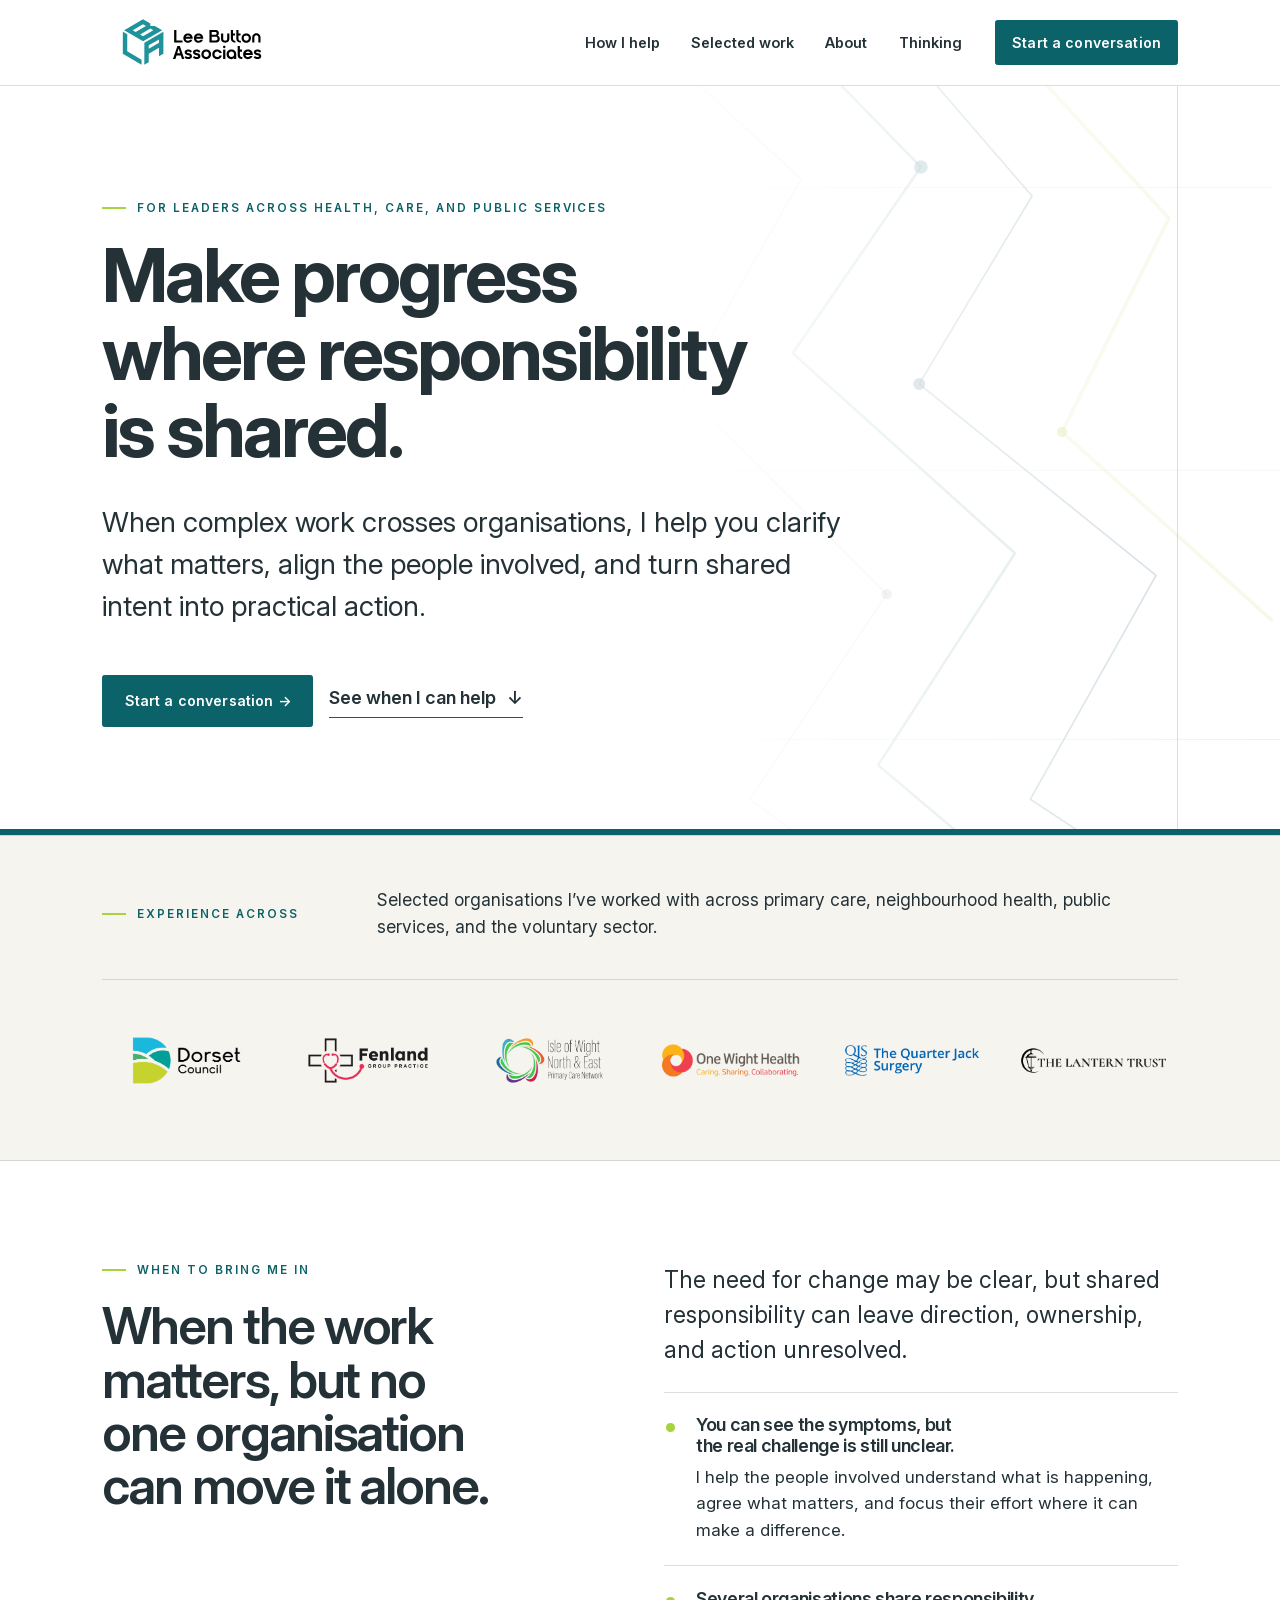
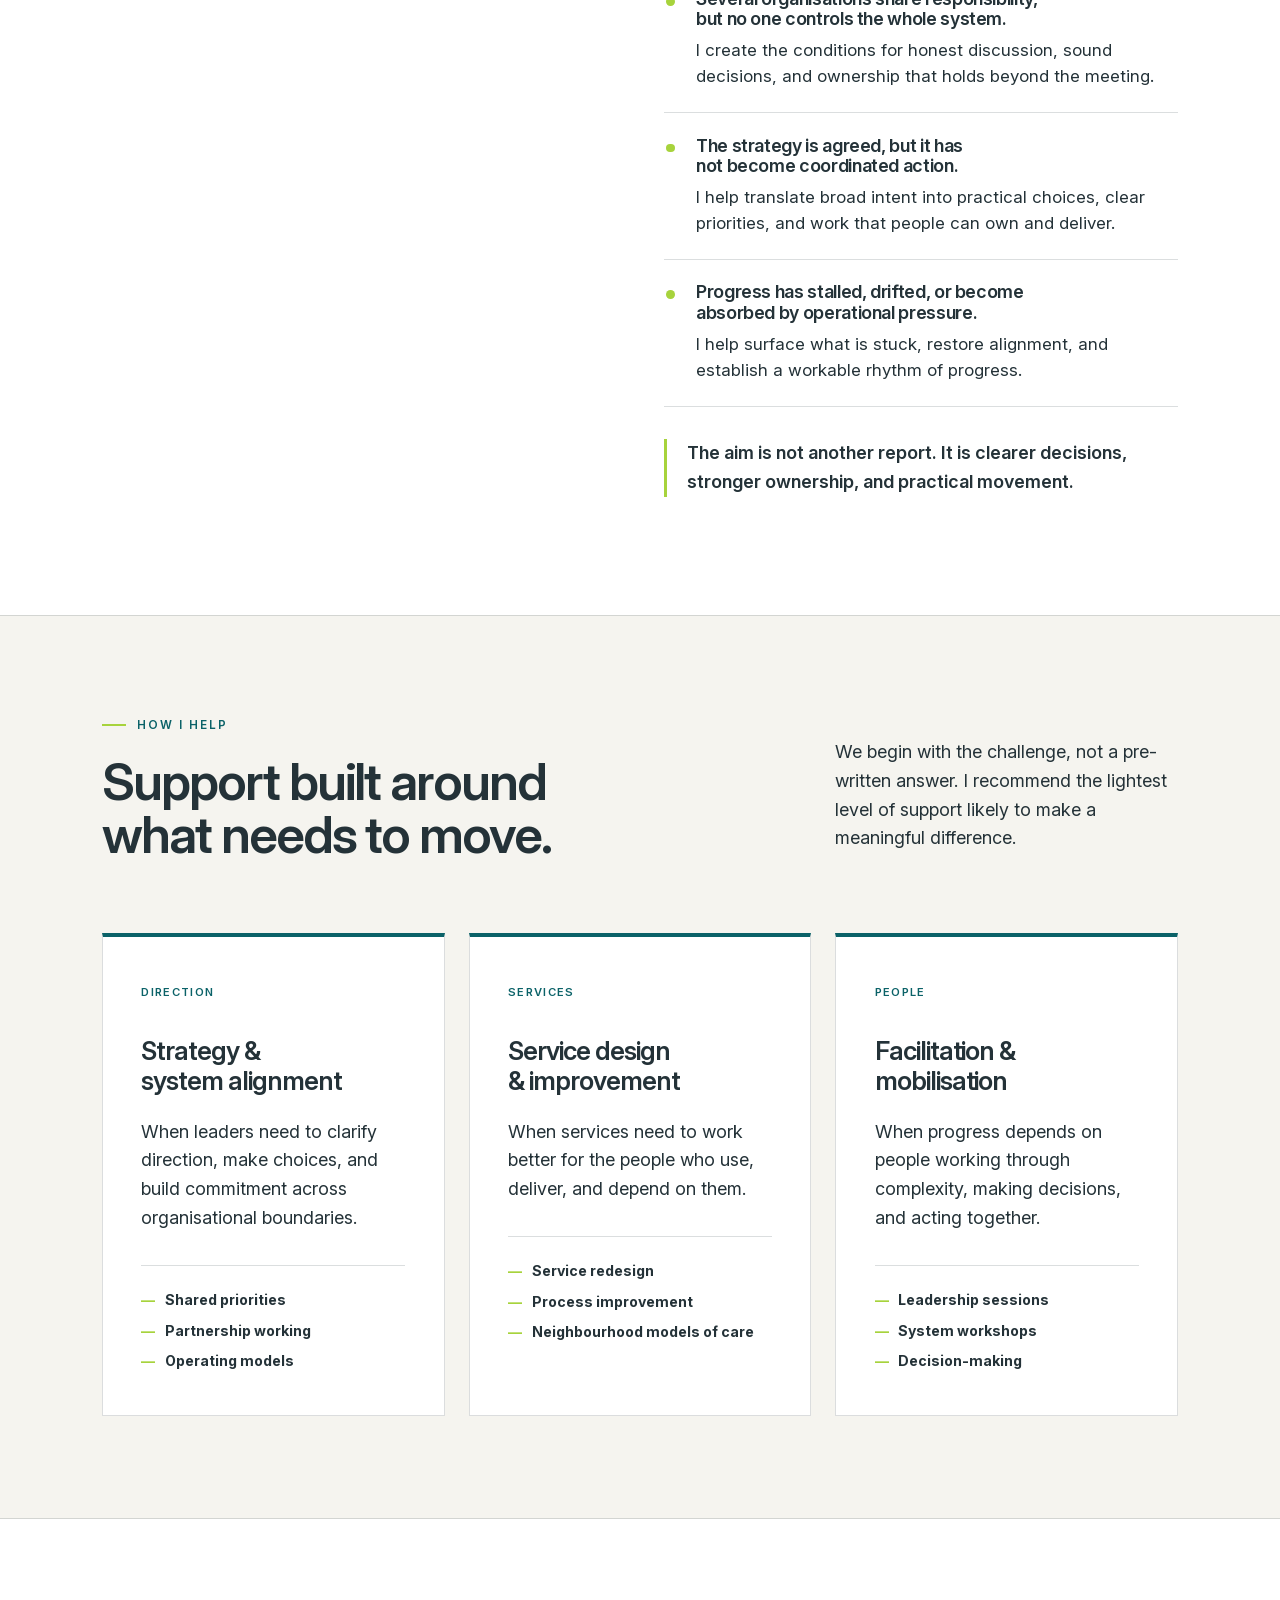
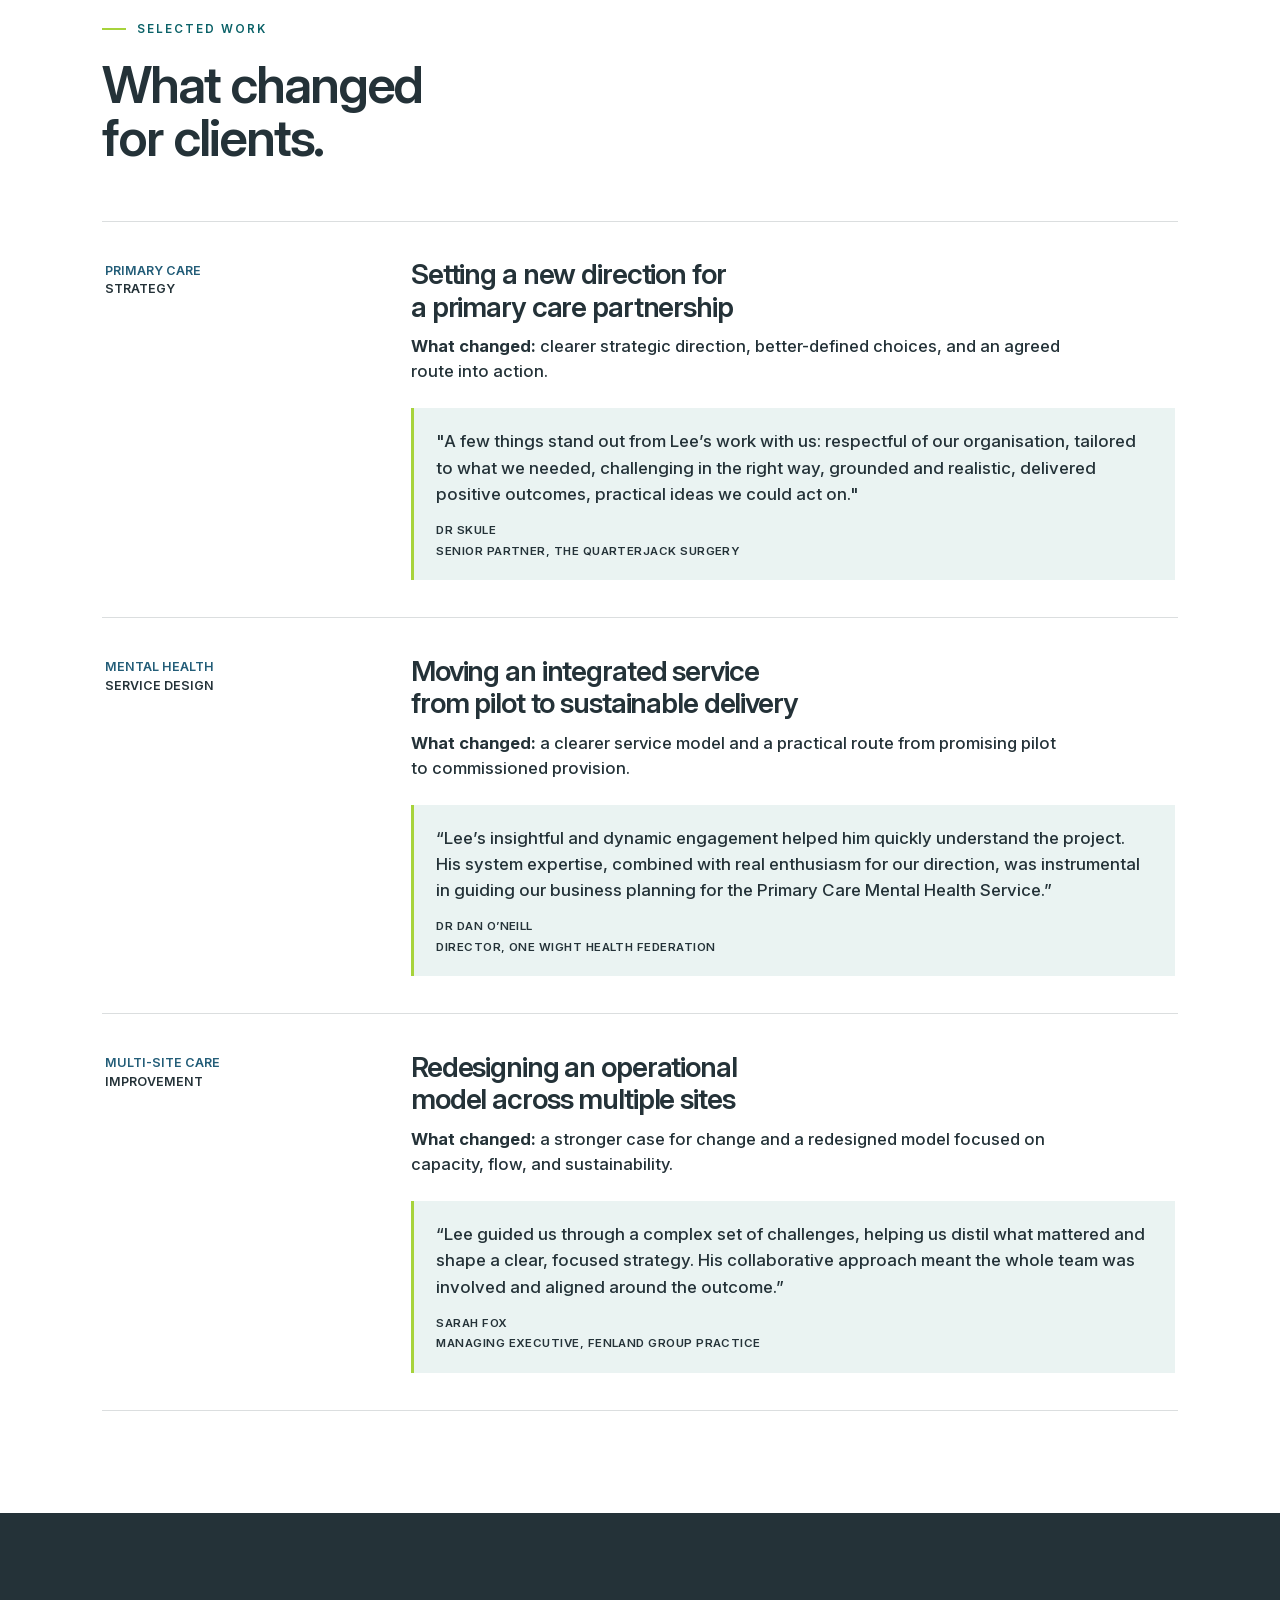
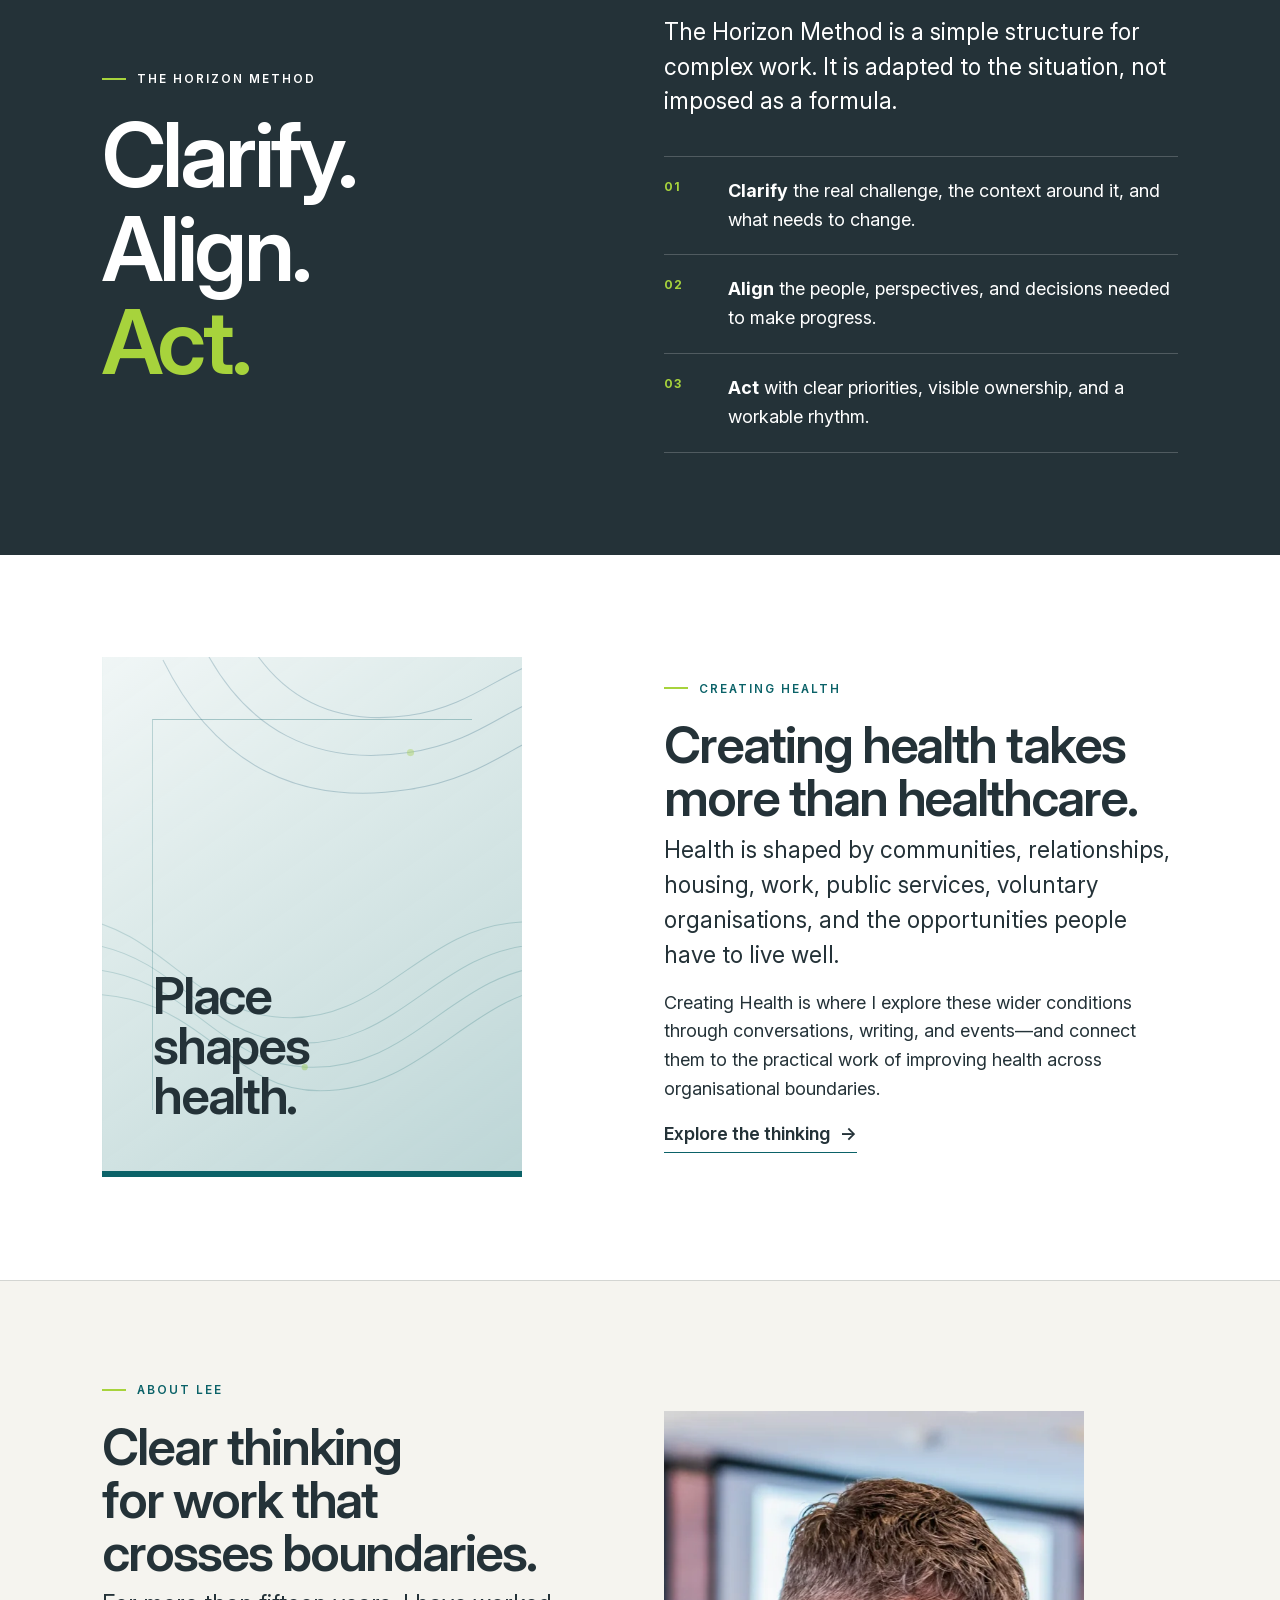
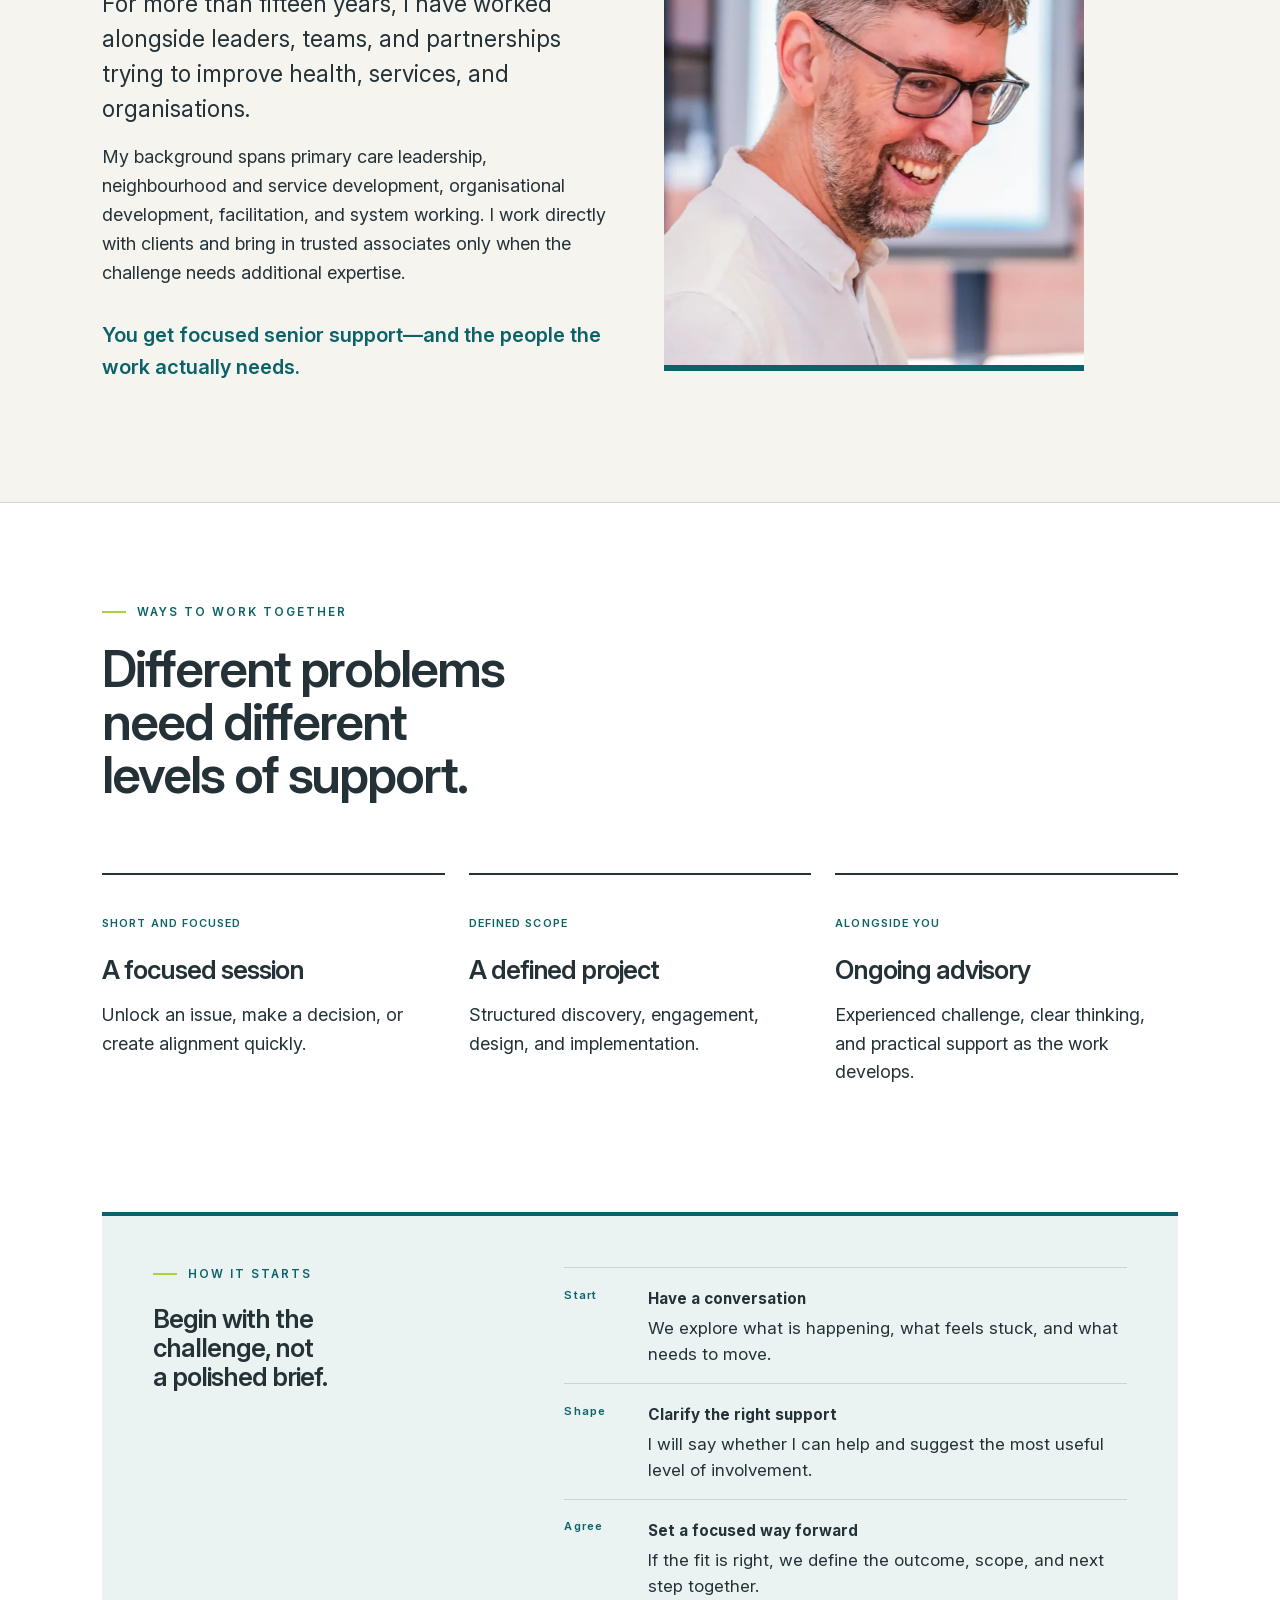
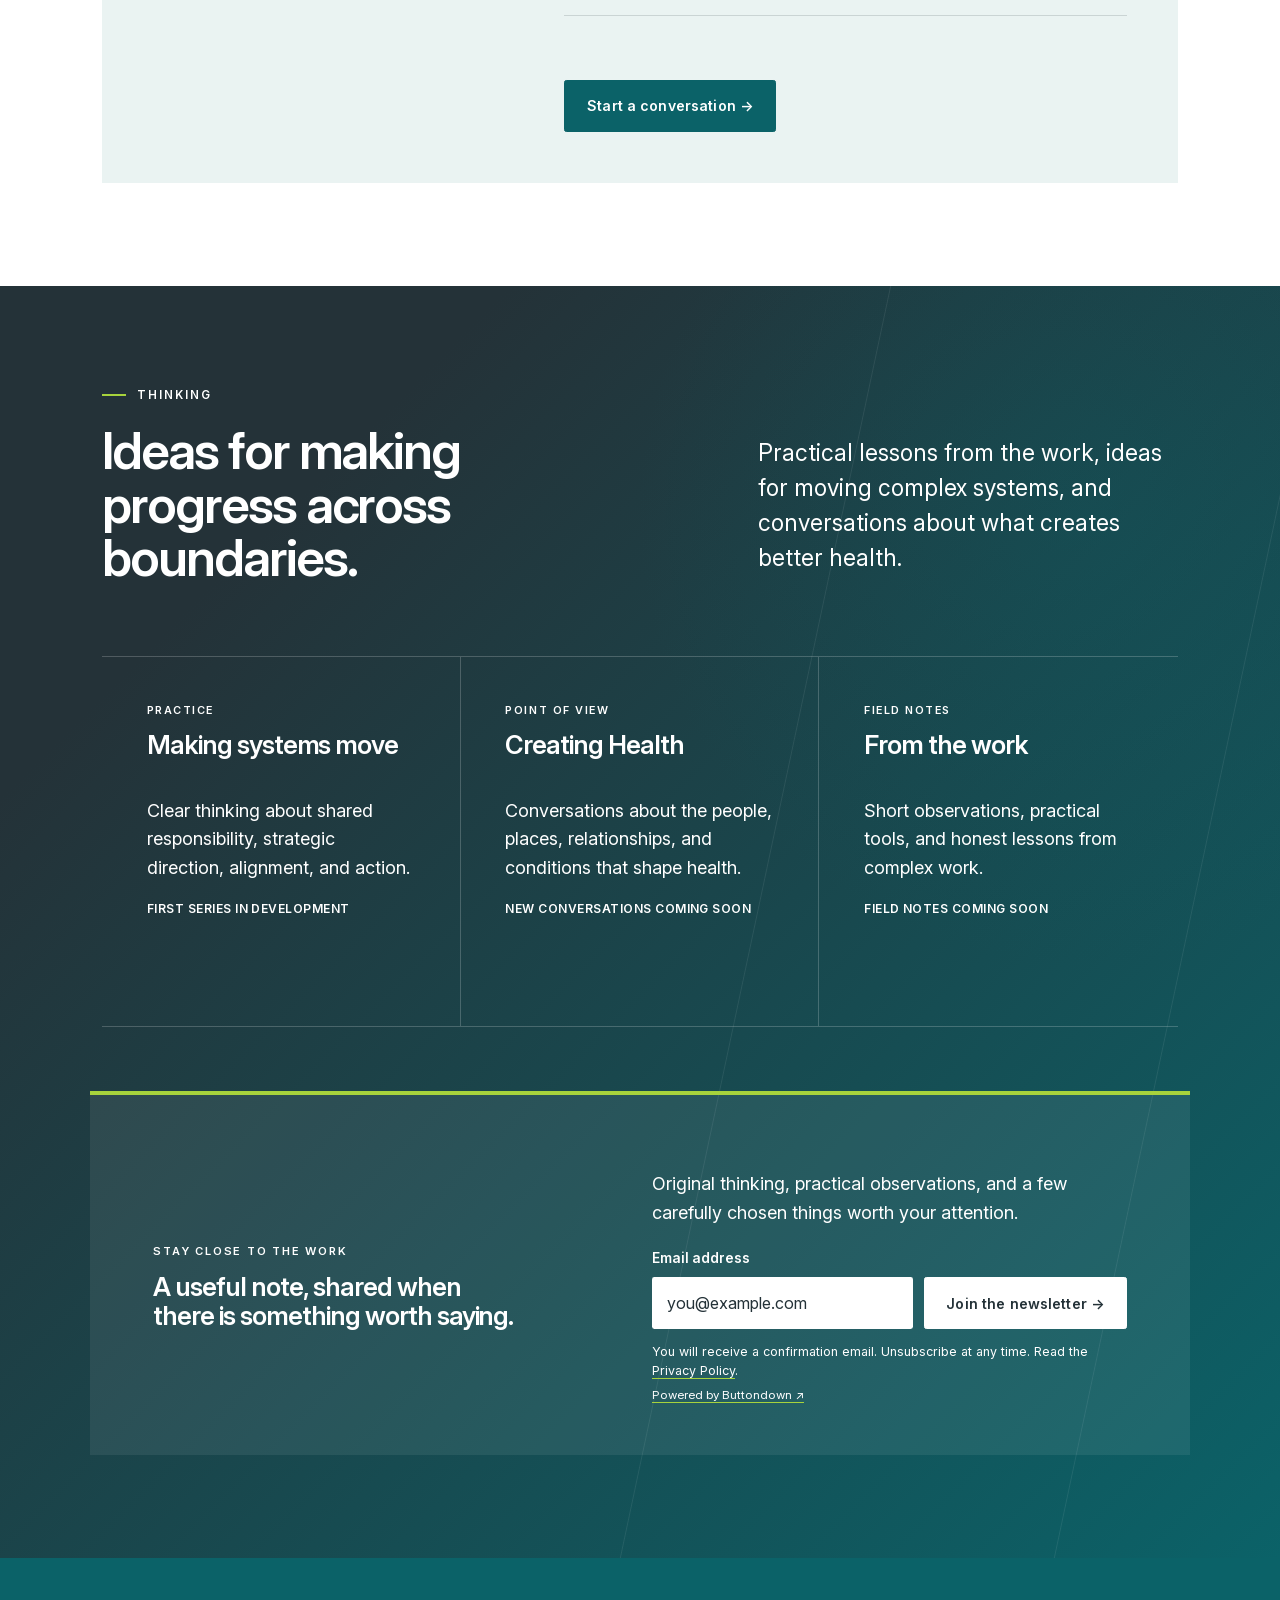
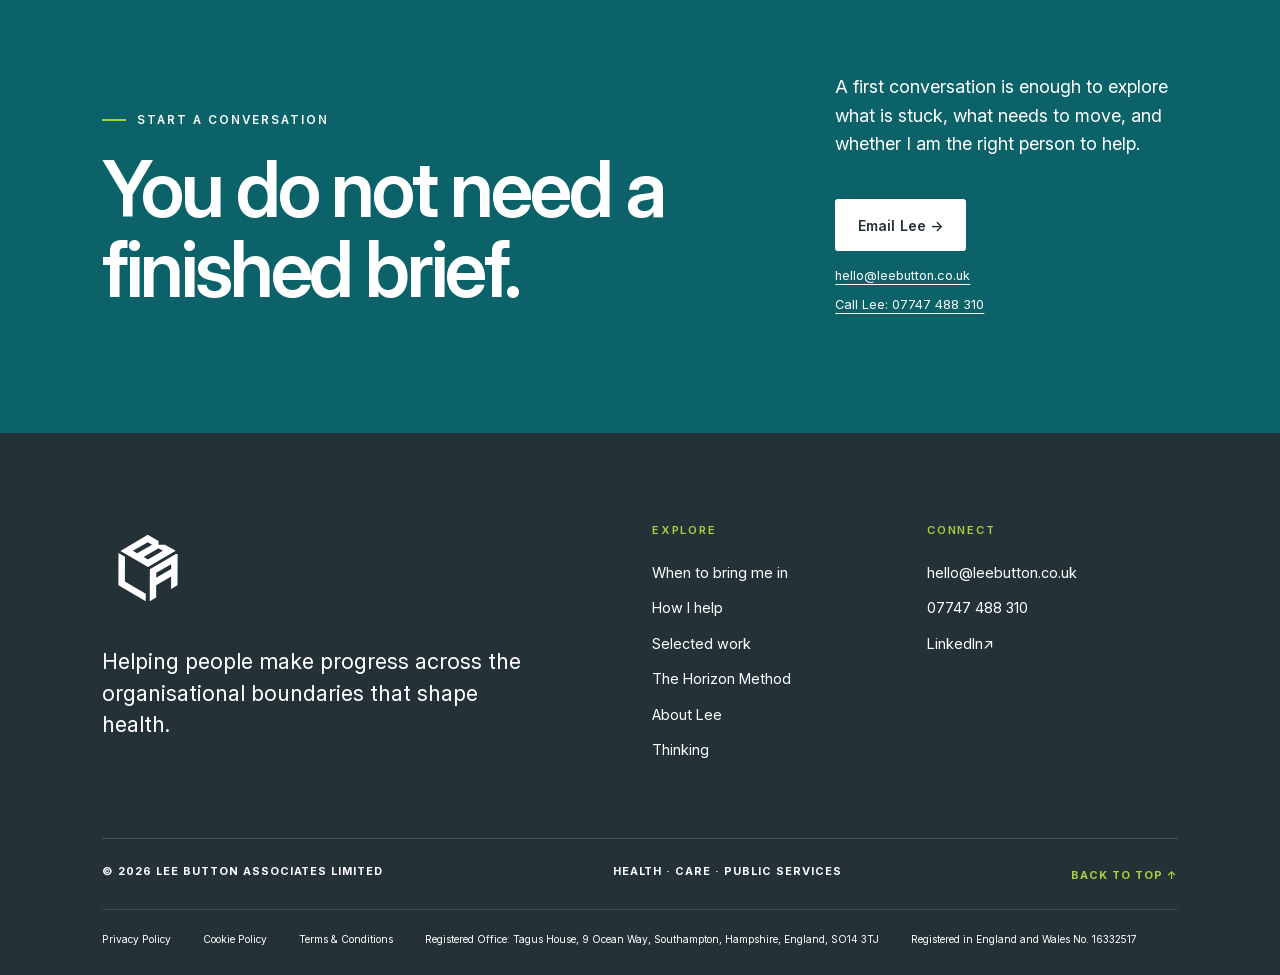
==== commit 21d12074: "performance tweaks" ====
--- a/index.html
+++ b/index.html
@@ -25,7 +25,7 @@
   <link rel="icon" href="/assets/lee-button-logomark-blue.svg" type="image/svg+xml">
   <link rel="apple-touch-icon" href="/assets/apple-touch-icon.png" sizes="180x180">
   <link href="assets/vendor/bootstrap/5.3.8/bootstrap.min.css" rel="stylesheet">
-  <link rel="stylesheet" href="css/site.css?v=20260914">
+  <link rel="stylesheet" href="css/site.css?v=20260914-assets">
   <script type="application/ld+json">
     {
       "@context": "https://schema.org",
@@ -194,7 +194,7 @@
     <section class="section surface-soft" id="about">
       <div class="container-xl">
         <div class="row g-5 align-items-center">
-          <div class="col-lg-5 order-2 order-lg-2"><img class="portrait-image" src="assets/lee-button-profile.webp" alt="Lee Button smiling" width="2776" height="2000" loading="lazy" decoding="async"></div>
+          <div class="col-lg-5 order-2 order-lg-2"><img class="portrait-image" src="assets/lee-button-profile-1080.webp" srcset="assets/lee-button-profile-640.webp 640w, assets/lee-button-profile-1080.webp 1080w, assets/lee-button-profile-1600.webp 1600w, assets/lee-button-profile-2048.webp 2048w" sizes="(min-width: 992px) 770px, (min-width: 768px) max(770px, 95vw), max(520px, calc(100vw - 32px))" alt="Lee Button smiling" width="2776" height="2000" loading="lazy" decoding="async"></div>
           <div class="col-lg-6 order-1 order-lg-1"><p class="eyebrow">About Lee</p><h2>Clear thinking for work that crosses boundaries.</h2><p class="lead-copy">For more than fifteen years, I have worked alongside leaders, teams, and partnerships trying to improve health, services, and organisations.</p><p>My background spans primary care leadership, neighbourhood and service development, organisational development, facilitation, and system working. I work directly with clients and bring in trusted associates only when the challenge needs additional expertise.</p><p class="pull-quote">You get focused senior support—and the people the work actually needs.</p></div>
         </div>
       </div>
--- a/css/site.css
+++ b/css/site.css
@@ -1,10 +1,20 @@
 /* Approved values: project-notes/LBA Colour Reference.pdf. */
 @font-face {
   font-family: Inter;
-  src: url("../assets/fonts/inter/inter-variable.woff2") format("woff2");
+  src: url("../assets/fonts/inter/inter-latin-variable.woff2") format("woff2");
   font-style: normal;
   font-weight: 100 900;
   font-display: swap;
+  unicode-range: U+0020-00FF, U+2000-206F, U+20AC, U+2122, U+2190-2193, U+2197, U+2212, U+FEFF, U+FFFD;
+}
+/* Additional accented Latin characters load only when content needs them. */
+@font-face {
+  font-family: Inter;
+  src: url("../assets/fonts/inter/inter-latin-extended-variable.woff2") format("woff2");
+  font-style: normal;
+  font-weight: 100 900;
+  font-display: swap;
+  unicode-range: U+0100-024F, U+0300-036F, U+1E00-1EFF, U+20A0-20AB, U+20AD-20CF, U+2100-2121, U+2123-214F, U+2194-2196, U+2198-21FF;
 }
 
 :root {
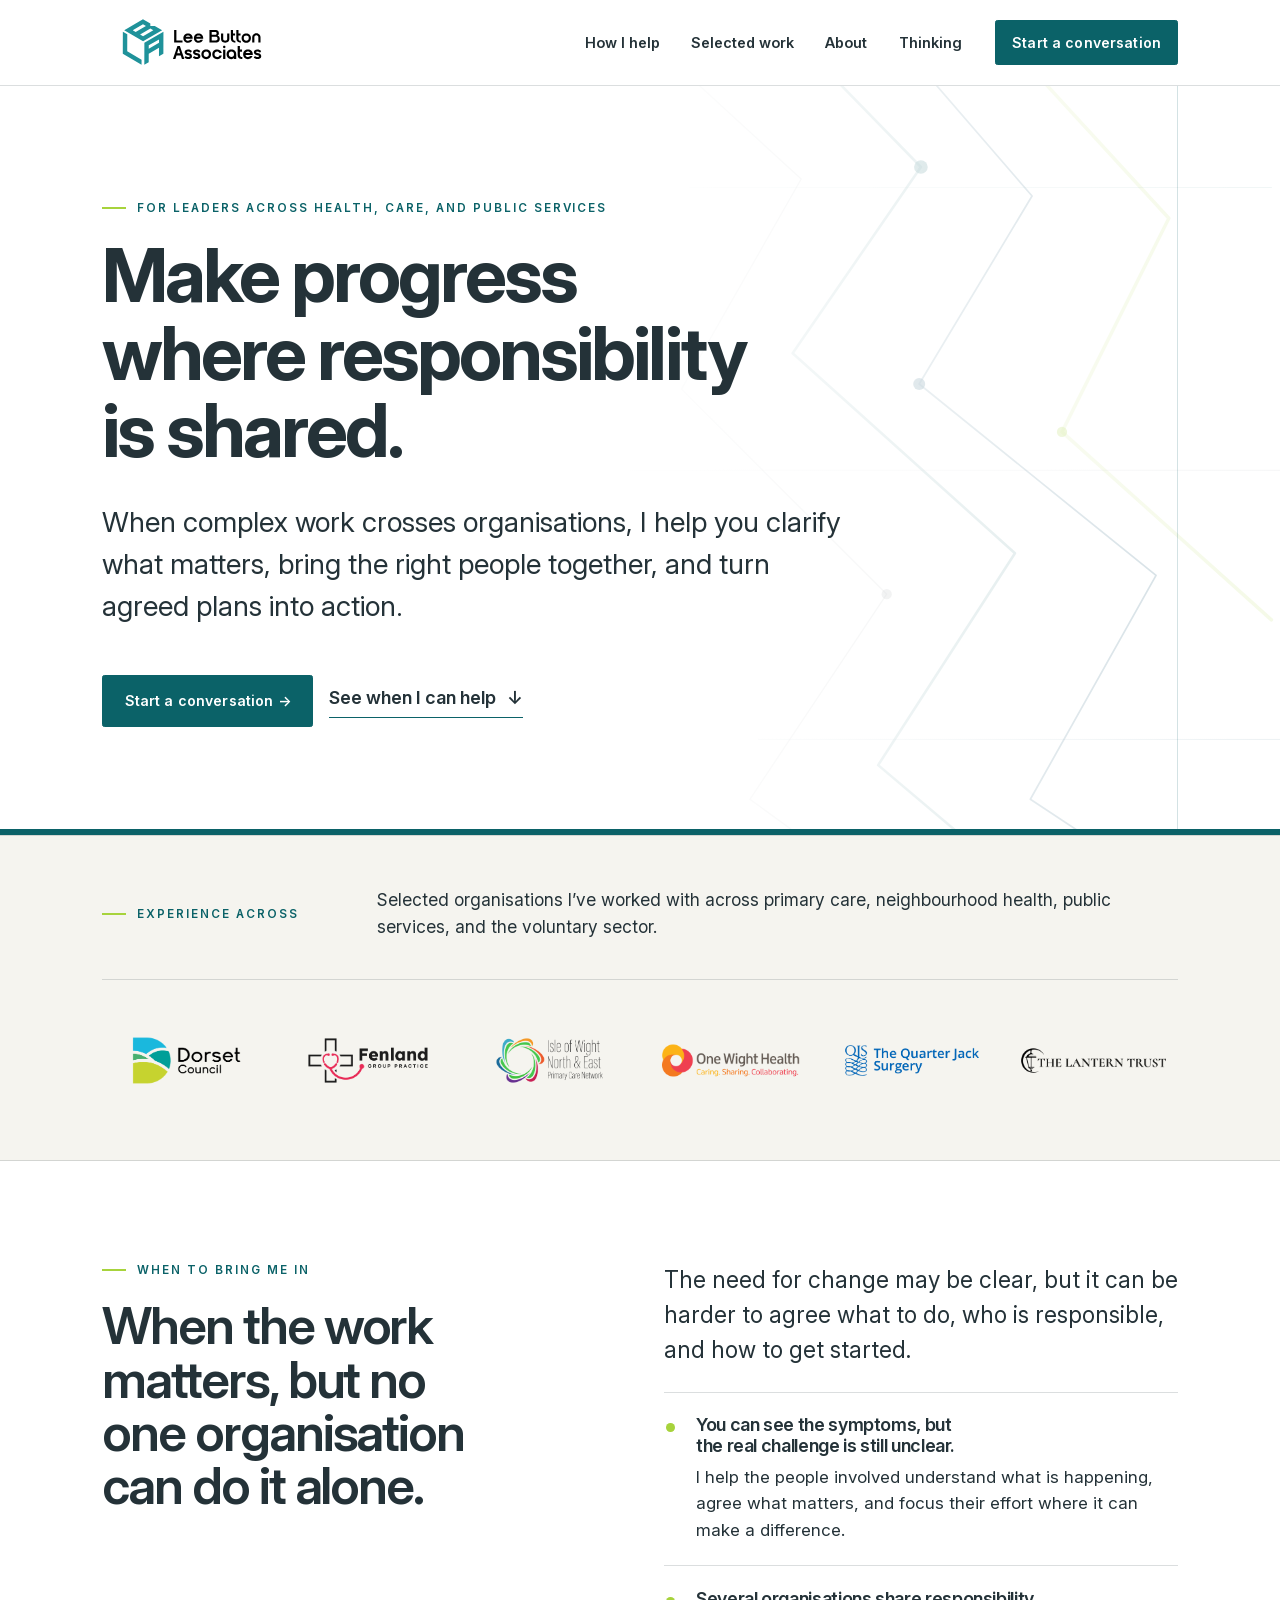
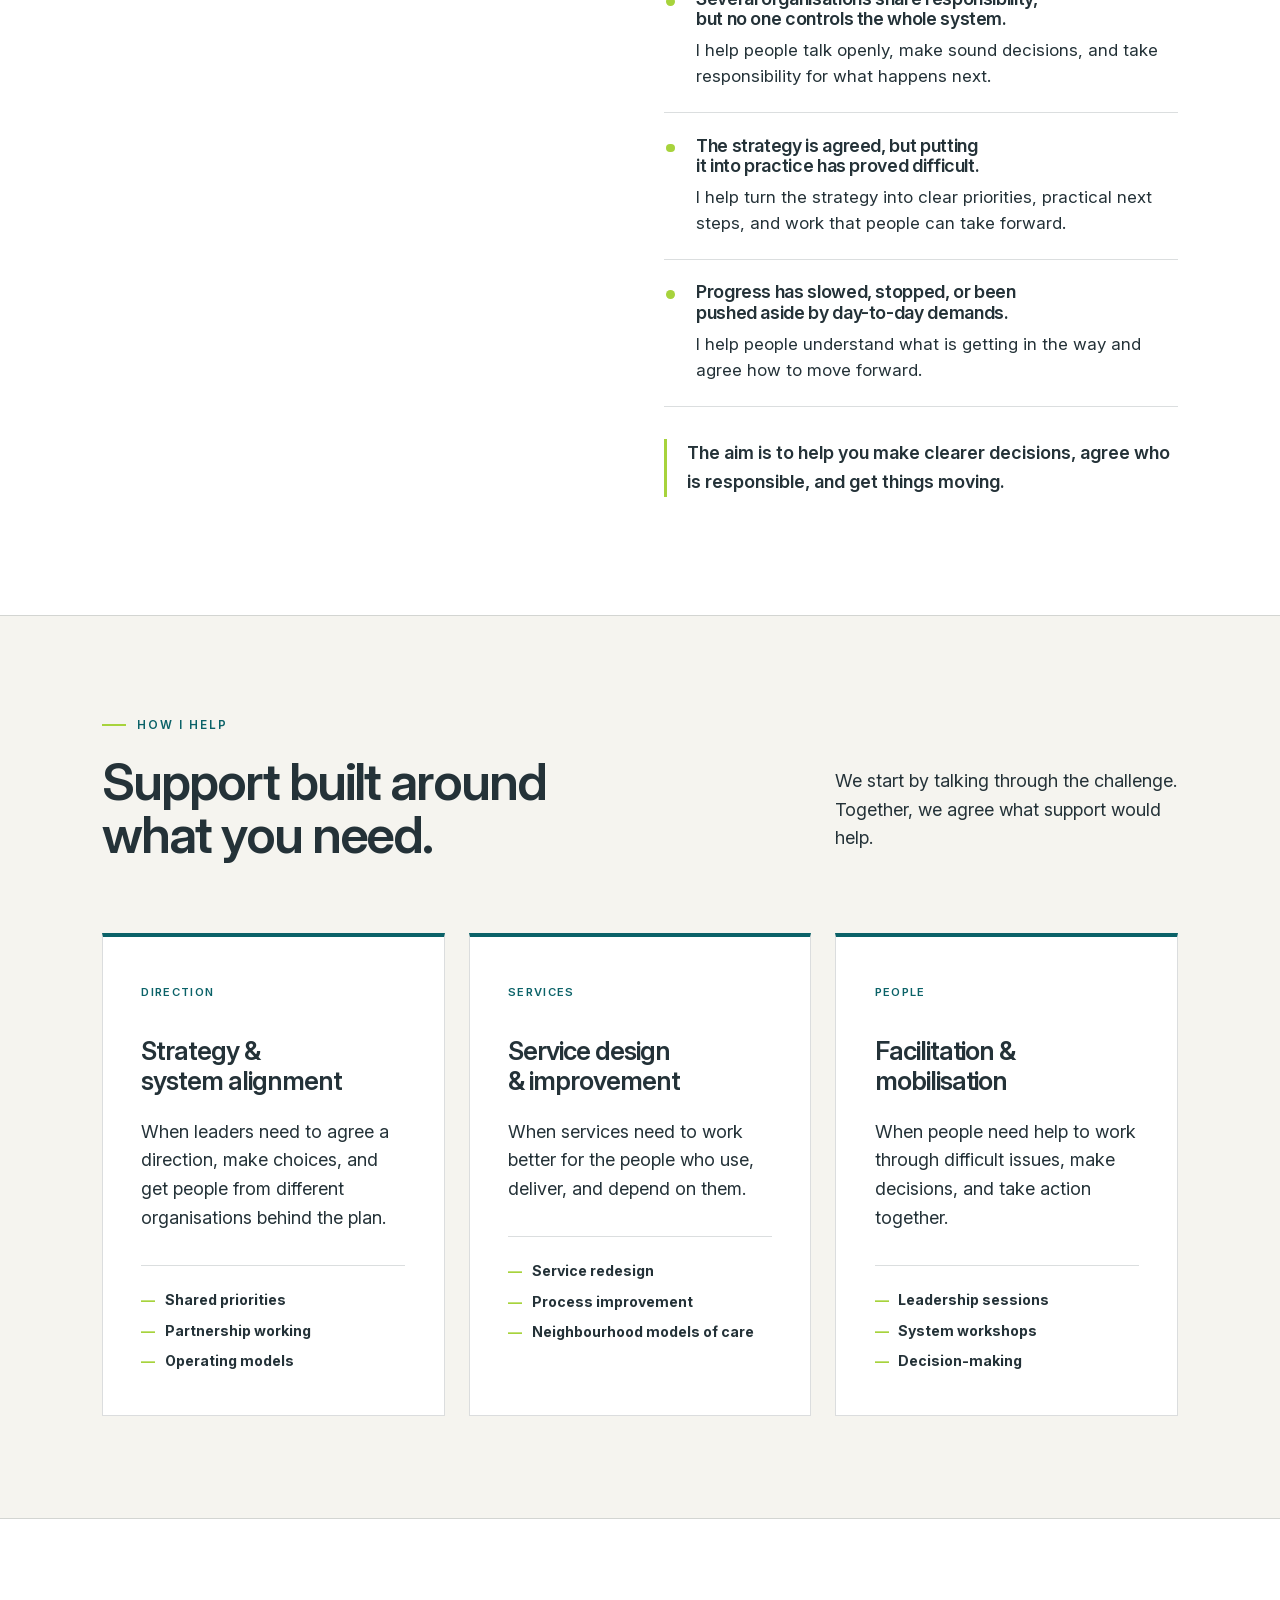
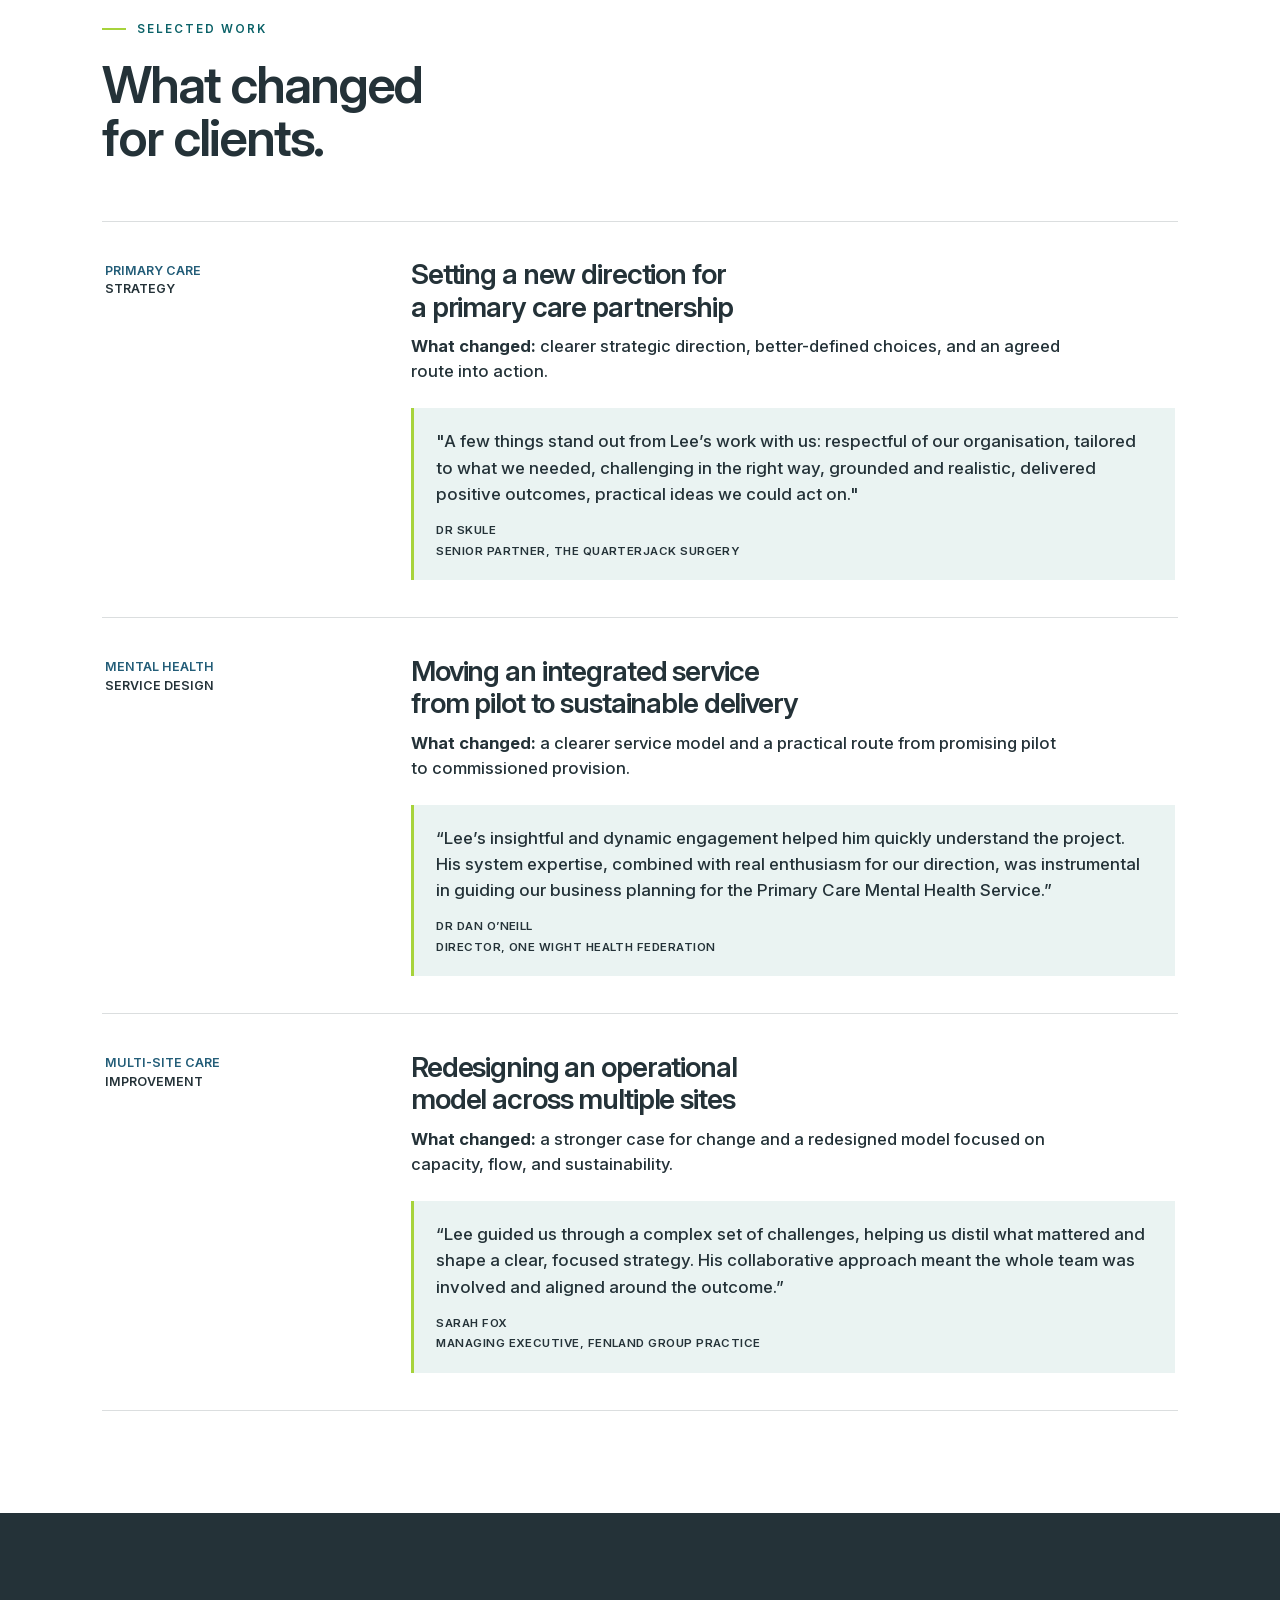
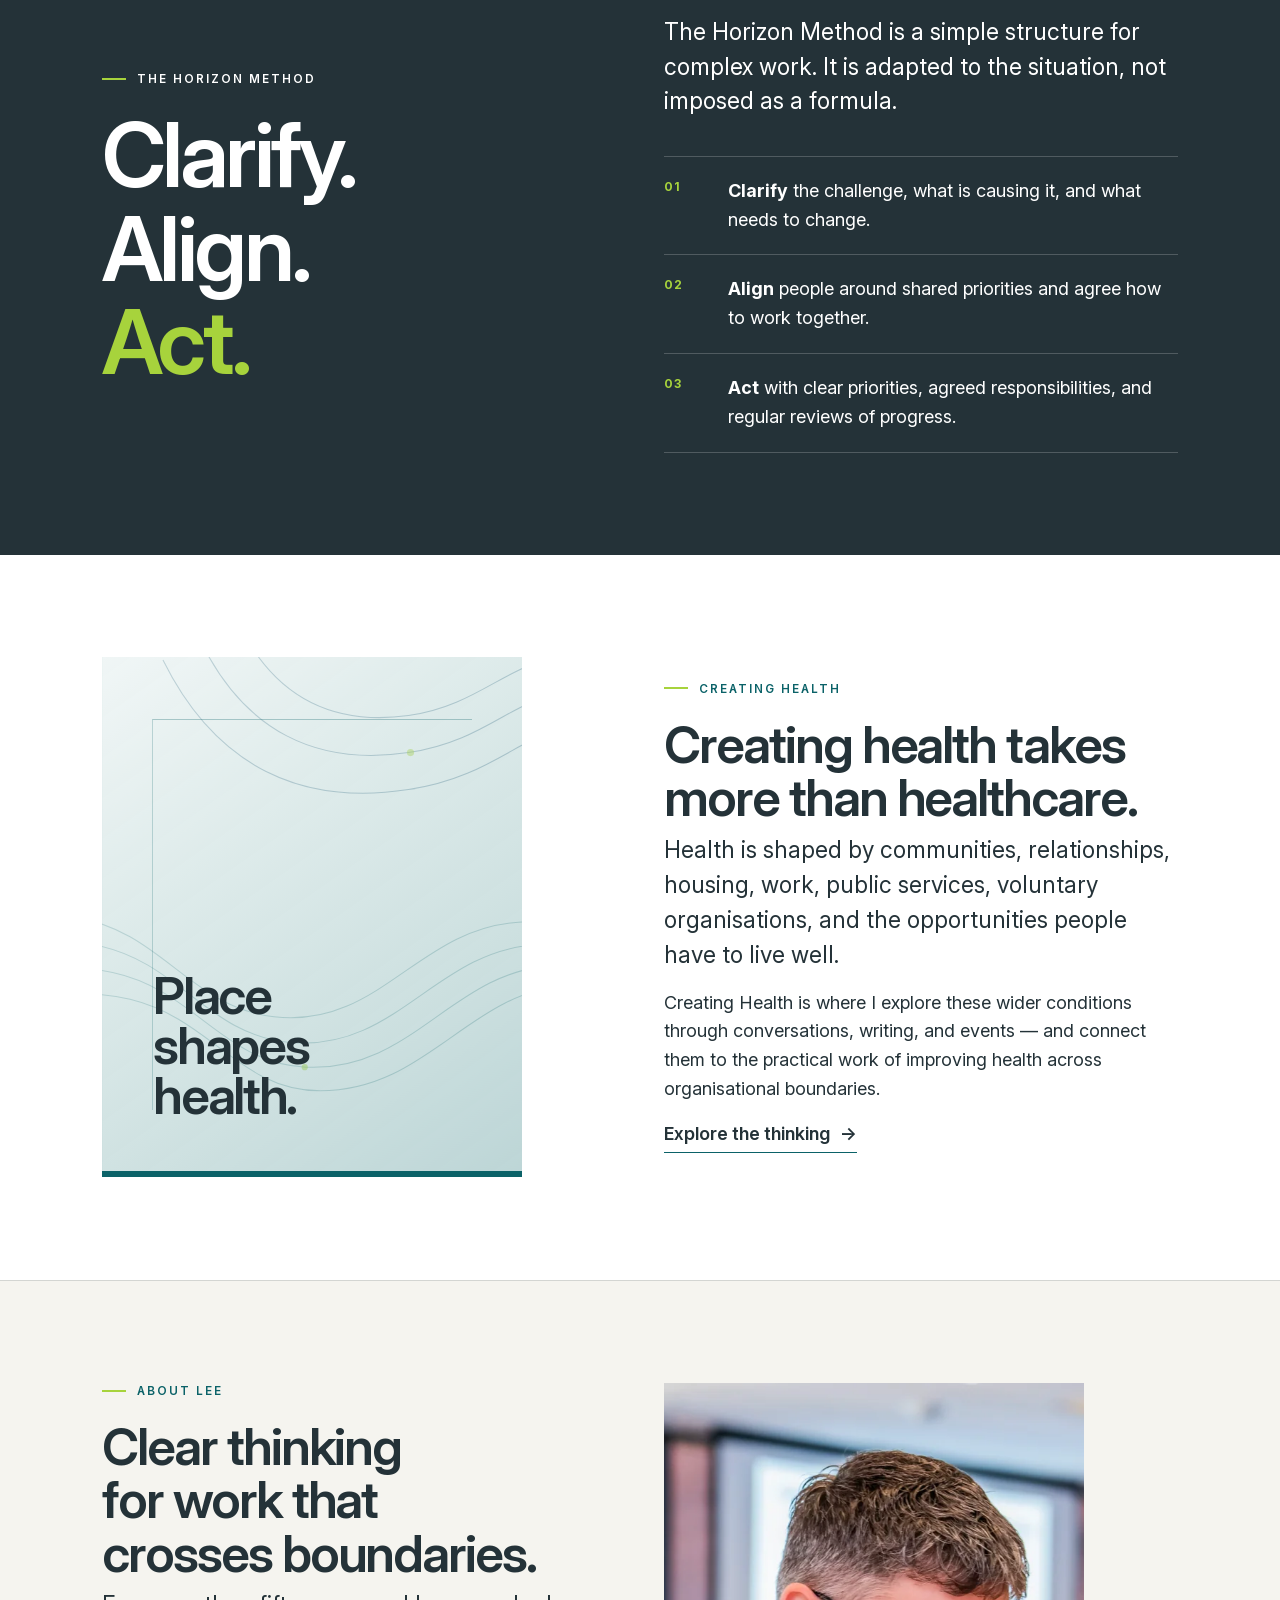
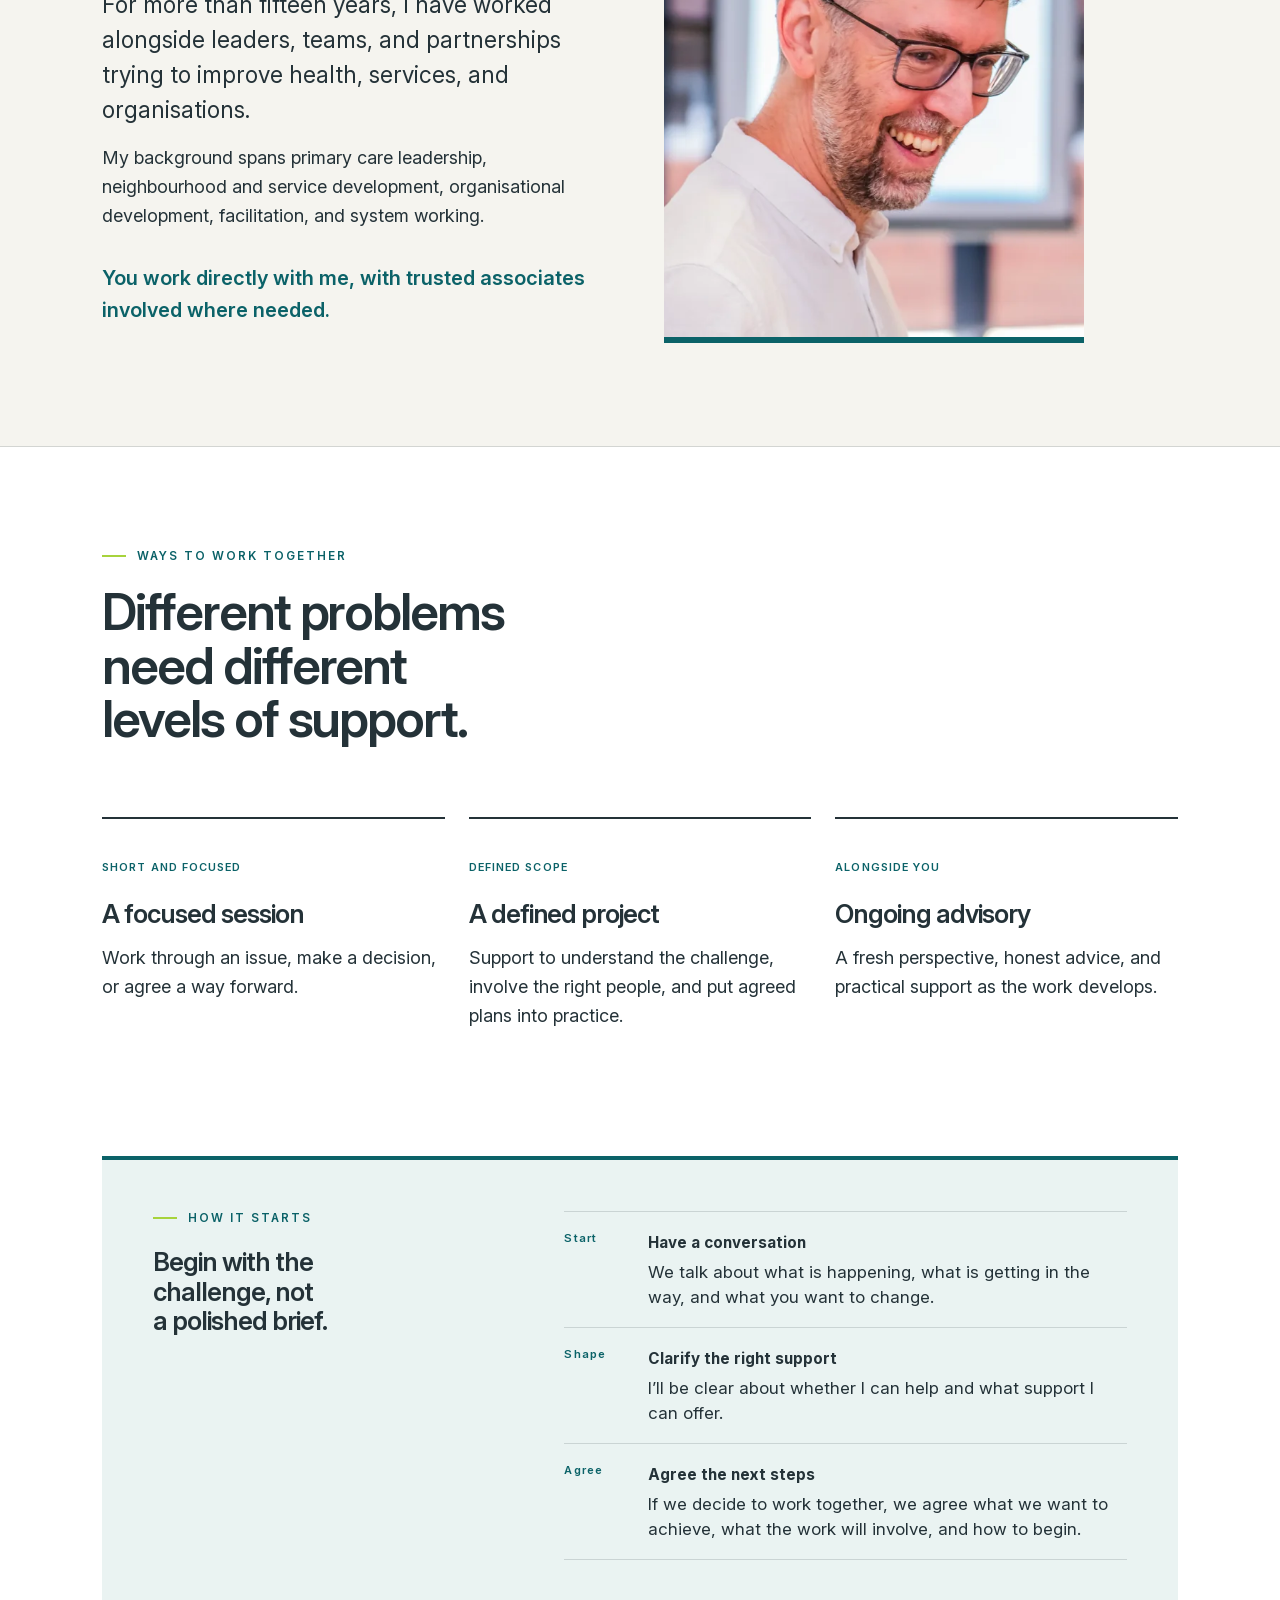
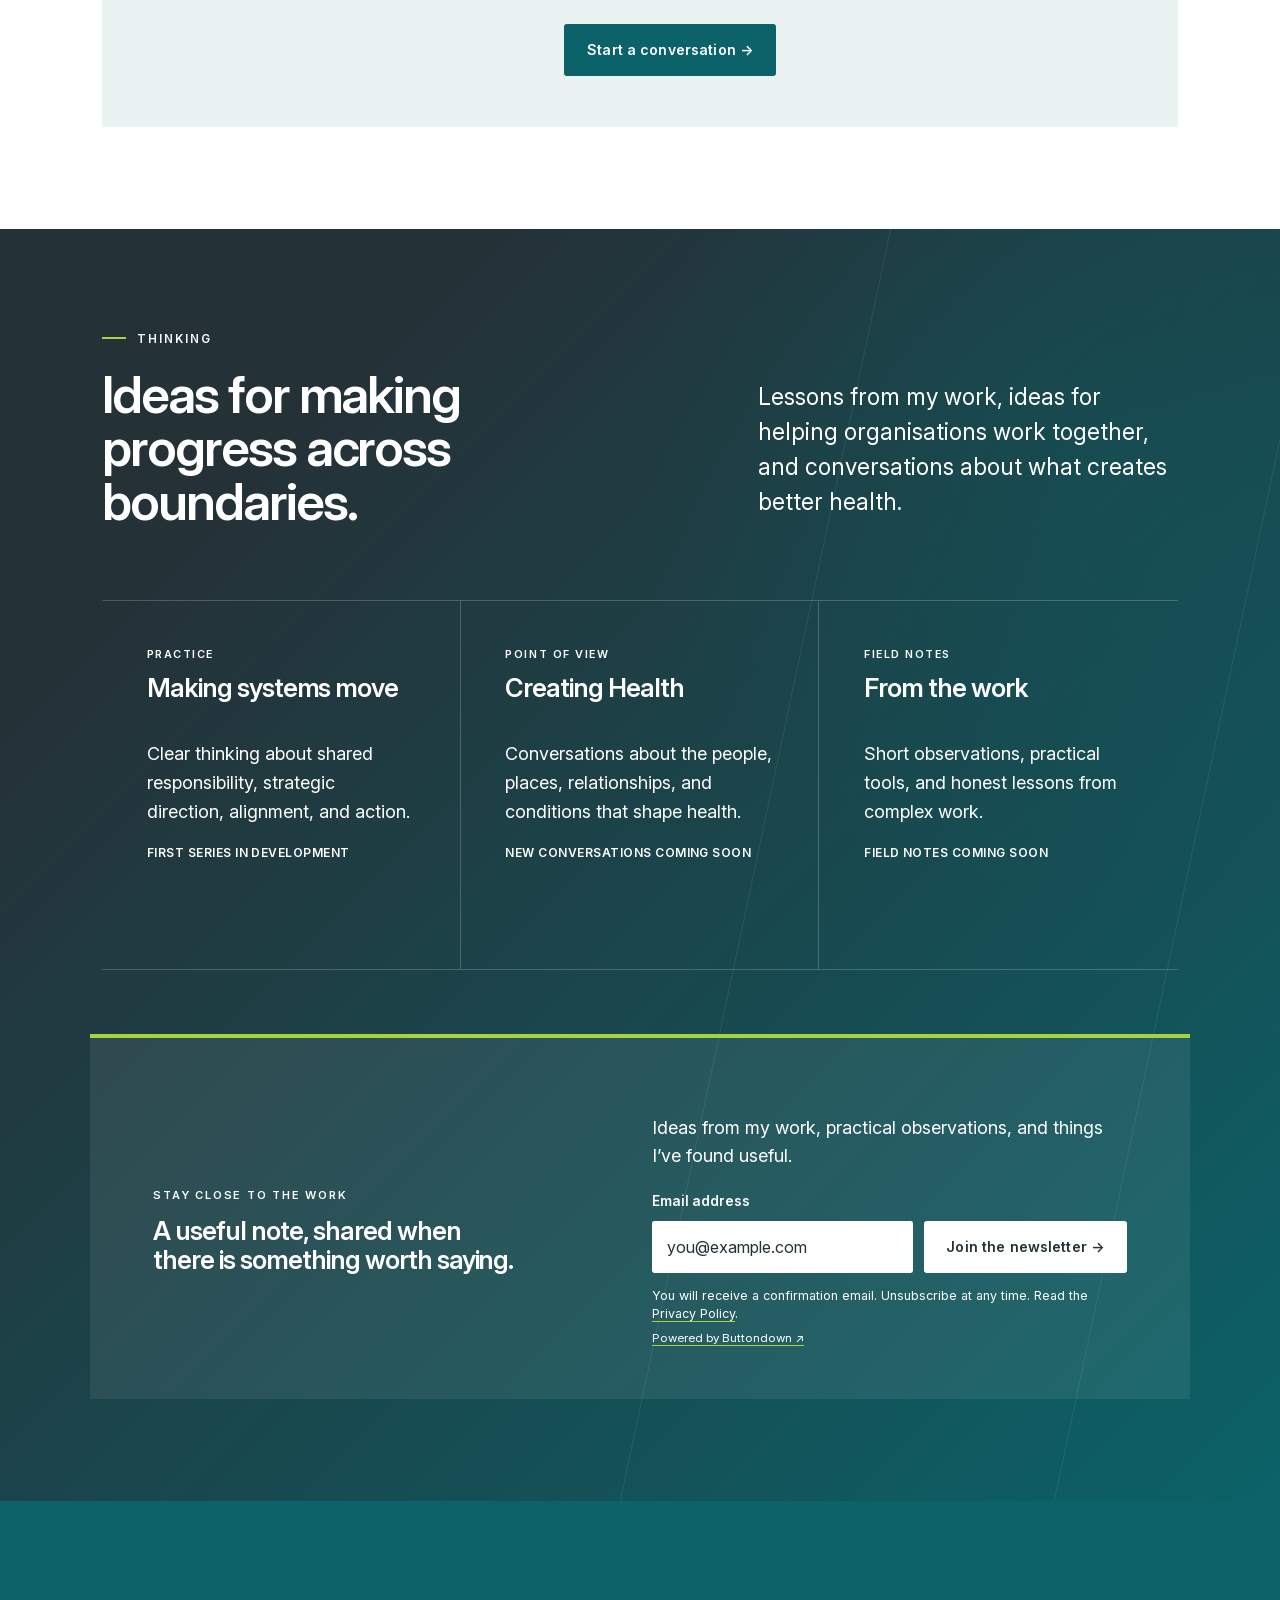
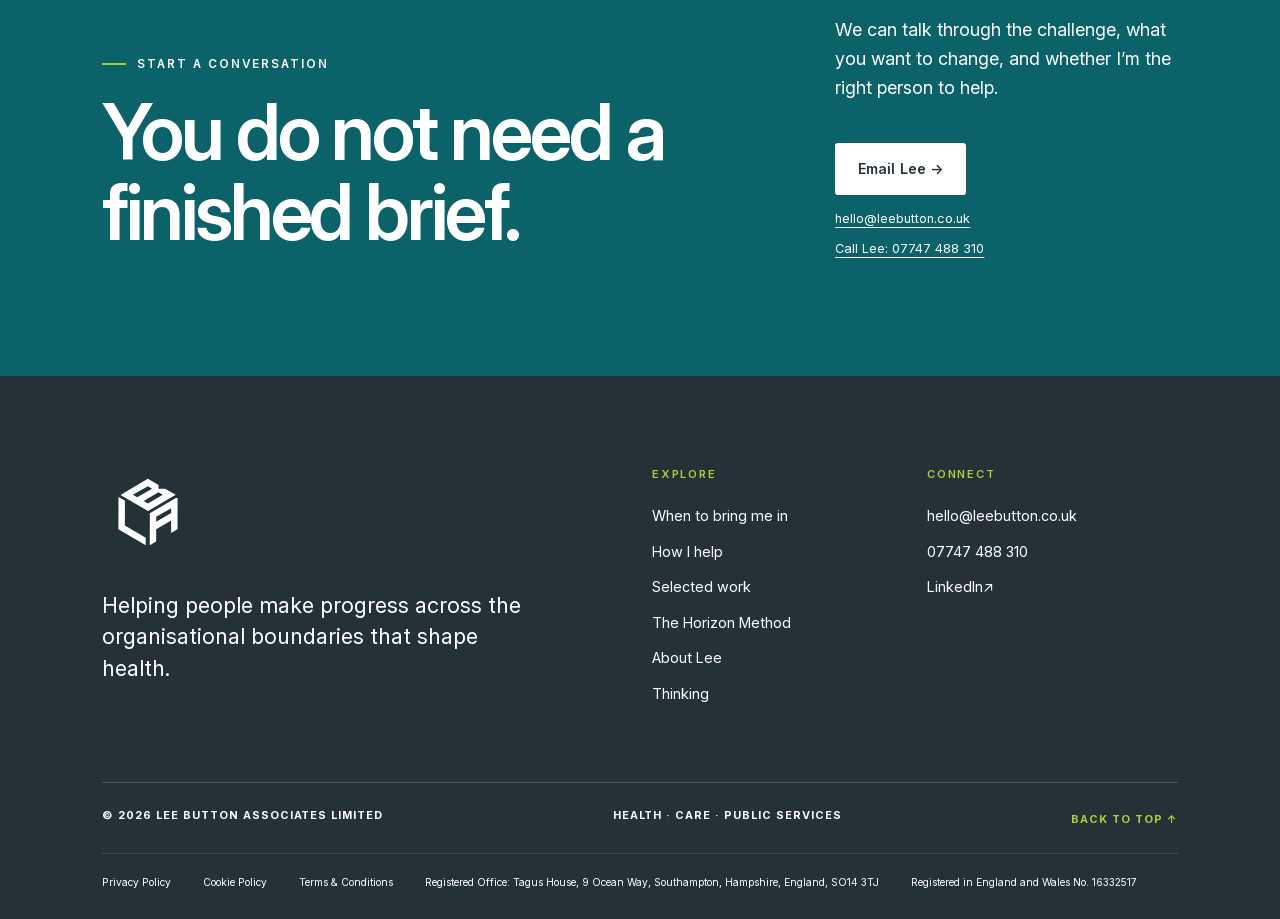
==== commit 1900246a: "copy amends" ====
--- a/index.html
+++ b/index.html
@@ -91,7 +91,7 @@
           <div class="col-lg-10">
             <p class="eyebrow">For leaders across health, care, and public services</p>
             <h1>Make progress where responsibility is shared.</h1>
-            <p class="hero-lead">When complex work crosses organisations, I help you clarify what matters, align the people involved, and turn shared intent into practical action.</p>
+            <p class="hero-lead">When complex work crosses organisations, I help you clarify what matters, bring the right people together, and turn agreed plans into action.</p>
             <div class="d-flex flex-wrap gap-3 align-items-center mt-4 mt-lg-5">
               <a class="btn btn-primary" href="#contact">Start a conversation <span aria-hidden="true">→</span></a>
               <a class="text-link" href="#challenges">See when I can help <span aria-hidden="true">↓</span></a>
@@ -125,17 +125,17 @@
         <div class="row g-5">
           <div class="col-lg-5">
             <p class="eyebrow">When to bring me in</p>
-            <h2>When the work matters, but no one organisation can move it alone.</h2>
+            <h2>When the work matters, but no one organisation can do it alone.</h2>
           </div>
           <div class="col-lg-6 offset-lg-1">
-            <p class="lead-copy">The need for change may be clear, but shared responsibility can leave direction, ownership, and action unresolved.</p>
+            <p class="lead-copy">The need for change may be clear, but it can be harder to agree what to do, who is responsible, and how to get started.</p>
             <ul class="challenge-list mt-4">
               <li><h3>You can see the symptoms, but the real challenge is still unclear.</h3><p>I help the people involved understand what is happening, agree what matters, and focus their effort where it can make a difference.</p></li>
-              <li><h3>Several organisations share responsibility, but no one controls the whole system.</h3><p>I create the conditions for honest discussion, sound decisions, and ownership that holds beyond the meeting.</p></li>
-              <li><h3>The strategy is agreed, but it has not become coordinated action.</h3><p>I help translate broad intent into practical choices, clear priorities, and work that people can own and deliver.</p></li>
-              <li><h3>Progress has stalled, drifted, or become absorbed by operational pressure.</h3><p>I help surface what is stuck, restore alignment, and establish a workable rhythm of progress.</p></li>
+              <li><h3>Several organisations share responsibility, but no one controls the whole system.</h3><p>I help people talk openly, make sound decisions, and take responsibility for what happens next.</p></li>
+              <li><h3>The strategy is agreed, but putting it into practice has proved difficult.</h3><p>I help turn the strategy into clear priorities, practical next steps, and work that people can take forward.</p></li>
+              <li><h3>Progress has slowed, stopped, or been pushed aside by day-to-day demands.</h3><p>I help people understand what is getting in the way and agree how to move forward.</p></li>
             </ul>
-            <p class="closing-line">The aim is not another report. It is clearer decisions, stronger ownership, and practical movement.</p>
+            <p class="closing-line">The aim is to help you make clearer decisions, agree who is responsible, and get things moving.</p>
           </div>
         </div>
       </div>
@@ -144,13 +144,13 @@
     <section class="section surface-soft" id="work">
       <div class="container-xl">
         <div class="section-heading row align-items-end gy-3">
-          <div class="col-lg-7"><p class="eyebrow">How I help</p><h2>Support built around what needs to move.</h2></div>
-          <div class="col-lg-4 offset-lg-1"><p>We begin with the challenge, not a pre-written answer. I recommend the lightest level of support likely to make a meaningful difference.</p></div>
+          <div class="col-lg-7"><p class="eyebrow">How I help</p><h2>Support built around what you need.</h2></div>
+          <div class="col-lg-4 offset-lg-1"><p>We start by talking through the challenge. Together, we agree what support would help.</p></div>
         </div>
         <div class="row g-4 mt-2">
-          <div class="col-lg-4"><article class="service-card"><span class="card-kicker">Direction</span><h3>Strategy &amp;<br>system alignment</h3><p>When leaders need to clarify direction, make choices, and build commitment across organisational boundaries.</p><ul><li>Shared priorities</li><li>Partnership working</li><li>Operating models</li></ul></article></div>
+          <div class="col-lg-4"><article class="service-card"><span class="card-kicker">Direction</span><h3>Strategy &amp;<br>system alignment</h3><p>When leaders need to agree a direction, make choices, and get people from different organisations behind the plan.</p><ul><li>Shared priorities</li><li>Partnership working</li><li>Operating models</li></ul></article></div>
           <div class="col-lg-4"><article class="service-card"><span class="card-kicker">Services</span><h3>Service design<br>&amp; improvement</h3><p>When services need to work better for the people who use, deliver, and depend on them.</p><ul><li>Service redesign</li><li>Process improvement</li><li>Neighbourhood models of care</li></ul></article></div>
-          <div class="col-lg-4"><article class="service-card"><span class="card-kicker">People</span><h3>Facilitation &amp;<br>mobilisation</h3><p>When progress depends on people working through complexity, making decisions, and acting together.</p><ul><li>Leadership sessions</li><li>System workshops</li><li>Decision-making</li></ul></article></div>
+          <div class="col-lg-4"><article class="service-card"><span class="card-kicker">People</span><h3>Facilitation &amp;<br>mobilisation</h3><p>When people need help to work through difficult issues, make decisions, and take action together.</p><ul><li>Leadership sessions</li><li>System workshops</li><li>Decision-making</li></ul></article></div>
         </div>
       </div>
     </section>
@@ -173,9 +173,9 @@
           <div class="col-lg-6 offset-lg-1">
             <p class="method-intro">The Horizon Method is a simple structure for complex work. It is adapted to the situation, not imposed as a formula.</p>
             <div class="method-steps">
-              <div><b>01</b><span><strong>Clarify</strong> the real challenge, the context around it, and what needs to change.</span></div>
-              <div><b>02</b><span><strong>Align</strong> the people, perspectives, and decisions needed to make progress.</span></div>
-              <div><b>03</b><span><strong>Act</strong> with clear priorities, visible ownership, and a workable rhythm.</span></div>
+              <div><b>01</b><span><strong>Clarify</strong> the challenge, what is causing it, and what needs to change.</span></div>
+              <div><b>02</b><span><strong>Align</strong> people around shared priorities and agree how to work together.</span></div>
+              <div><b>03</b><span><strong>Act</strong> with clear priorities, agreed responsibilities, and regular reviews of progress.</span></div>
             </div>
           </div>
         </div>
@@ -186,7 +186,7 @@
       <div class="container-xl">
         <div class="row g-5 align-items-center">
           <div class="col-lg-5"><div class="visual-panel contour-panel" ><span>Place shapes health.</span></div></div>
-          <div class="col-lg-6 offset-lg-1"><p class="eyebrow">Creating Health</p><h2>Creating health takes more than healthcare.</h2><p class="lead-copy">Health is shaped by communities, relationships, housing, work, public services, voluntary organisations, and the opportunities people have to live well.</p><p>Creating Health is where I explore these wider conditions through conversations, writing, and events—and connect them to the practical work of improving health across organisational boundaries.</p><a class="text-link" href="#thinking">Explore the thinking <span aria-hidden="true">→</span></a></div>
+          <div class="col-lg-6 offset-lg-1"><p class="eyebrow">Creating Health</p><h2>Creating health takes more than healthcare.</h2><p class="lead-copy">Health is shaped by communities, relationships, housing, work, public services, voluntary organisations, and the opportunities people have to live well.</p><p>Creating Health is where I explore these wider conditions through conversations, writing, and events — and connect them to the practical work of improving health across organisational boundaries.</p><a class="text-link" href="#thinking">Explore the thinking <span aria-hidden="true">→</span></a></div>
         </div>
       </div>
     </section>
@@ -195,7 +195,7 @@
       <div class="container-xl">
         <div class="row g-5 align-items-center">
           <div class="col-lg-5 order-2 order-lg-2"><img class="portrait-image" src="assets/lee-button-profile-1080.webp" srcset="assets/lee-button-profile-640.webp 640w, assets/lee-button-profile-1080.webp 1080w, assets/lee-button-profile-1600.webp 1600w, assets/lee-button-profile-2048.webp 2048w" sizes="(min-width: 992px) 770px, (min-width: 768px) max(770px, 95vw), max(520px, calc(100vw - 32px))" alt="Lee Button smiling" width="2776" height="2000" loading="lazy" decoding="async"></div>
-          <div class="col-lg-6 order-1 order-lg-1"><p class="eyebrow">About Lee</p><h2>Clear thinking for work that crosses boundaries.</h2><p class="lead-copy">For more than fifteen years, I have worked alongside leaders, teams, and partnerships trying to improve health, services, and organisations.</p><p>My background spans primary care leadership, neighbourhood and service development, organisational development, facilitation, and system working. I work directly with clients and bring in trusted associates only when the challenge needs additional expertise.</p><p class="pull-quote">You get focused senior support—and the people the work actually needs.</p></div>
+          <div class="col-lg-6 order-1 order-lg-1"><p class="eyebrow">About Lee</p><h2>Clear thinking for work that crosses boundaries.</h2><p class="lead-copy">For more than fifteen years, I have worked alongside leaders, teams, and partnerships trying to improve health, services, and organisations.</p><p>My background spans primary care leadership, neighbourhood and service development, organisational development, facilitation, and system working.</p><p class="pull-quote">You work directly with me, with trusted associates involved where needed.</p></div>
         </div>
       </div>
     </section>
@@ -204,16 +204,16 @@
       <div class="container-xl">
         <div class="section-heading row"><div class="col-lg-7"><p class="eyebrow">Ways to work together</p><h2>Different problems need different levels of support.</h2></div></div>
         <div class="row g-4 mt-2">
-          <div class="col-md-4"><div class="engage-card"><span>Short and focused</span><h3>A focused session</h3><p>Unlock an issue, make a decision, or create alignment quickly.</p></div></div>
-          <div class="col-md-4"><div class="engage-card"><span>Defined scope</span><h3>A defined project</h3><p>Structured discovery, engagement, design, and implementation.</p></div></div>
-          <div class="col-md-4"><div class="engage-card"><span>Alongside you</span><h3>Ongoing advisory</h3><p>Experienced challenge, clear thinking, and practical support as the work develops.</p></div></div>
+          <div class="col-md-4"><div class="engage-card"><span>Short and focused</span><h3>A focused session</h3><p>Work through an issue, make a decision, or agree a way forward.</p></div></div>
+          <div class="col-md-4"><div class="engage-card"><span>Defined scope</span><h3>A defined project</h3><p>Support to understand the challenge, involve the right people, and put agreed plans into practice.</p></div></div>
+          <div class="col-md-4"><div class="engage-card"><span>Alongside you</span><h3>Ongoing advisory</h3><p>A fresh perspective, honest advice, and practical support as the work develops.</p></div></div>
         </div>
         <div class="conversation-plan">
           <div><p class="eyebrow">How it starts</p><h3>Begin with the challenge, not a polished brief.</h3></div>
           <ol>
-            <li><span>Start</span><div><strong>Have a conversation</strong><p>We explore what is happening, what feels stuck, and what needs to move.</p></div></li>
-            <li><span>Shape</span><div><strong>Clarify the right support</strong><p>I will say whether I can help and suggest the most useful level of involvement.</p></div></li>
-            <li><span>Agree</span><div><strong>Set a focused way forward</strong><p>If the fit is right, we define the outcome, scope, and next step together.</p></div></li>
+            <li><span>Start</span><div><strong>Have a conversation</strong><p>We talk about what is happening, what is getting in the way, and what you want to change.</p></div></li>
+            <li><span>Shape</span><div><strong>Clarify the right support</strong><p>I’ll be clear about whether I can help and what support I can offer.</p></div></li>
+            <li><span>Agree</span><div><strong>Agree the next steps</strong><p>If we decide to work together, we agree what we want to achieve, what the work will involve, and how to begin.</p></div></li>
           </ol>
           <a class="btn btn-primary" href="#contact">Start a conversation <span aria-hidden="true">→</span></a>
         </div>
@@ -224,7 +224,7 @@
       <div class="container-xl">
         <div class="row g-5 align-items-end thinking-intro">
           <div class="col-lg-6"><p class="eyebrow">Thinking</p><h2>Ideas for making progress across boundaries.</h2></div>
-          <div class="col-lg-5 offset-lg-1"><p class="lead-copy">Practical lessons from the work, ideas for moving complex systems, and conversations about what creates better health.</p></div>
+          <div class="col-lg-5 offset-lg-1"><p class="lead-copy">Lessons from my work, ideas for helping organisations work together, and conversations about what creates better health.</p></div>
         </div>
         <div class="thinking-grid">
           <article><p class="thinking-type">Practice</p><h3>Making systems move</h3><p>Clear thinking about shared responsibility, strategic direction, alignment, and action.</p><p class="planned-link">First series in development</p></article>
@@ -237,7 +237,7 @@
             <h3>A useful note, shared when there is something worth saying.</h3>
           </div>
           <div class="col-lg-6">
-            <p>Original thinking, practical observations, and a few carefully chosen things worth your attention.</p>
+            <p>Ideas from my work, practical observations, and things I’ve found useful.</p>
             <form action="https://buttondown.com/api/emails/embed-subscribe/lba" method="post" class="embeddable-buttondown-form newsletter-form" aria-label="Newsletter sign-up">
               <label for="bd-email">Email address</label>
               <div class="newsletter-form-controls">
@@ -253,7 +253,7 @@
     </section>
 
     <section class="final-cta" id="contact">
-      <div class="container-xl"><div class="row align-items-end gy-5"><div class="col-lg-8"><p class="eyebrow eyebrow-light">Start a conversation</p><h2>You do not need a<br>finished brief.</h2></div><div class="col-lg-4"><p>A first conversation is enough to explore what is stuck, what needs to move, and whether I am the right person to help.</p><a class="btn btn-light" href="mailto:hello@leebutton.co.uk?subject=Let%27s%20talk%20about%20a%20challenge">Email Lee <span aria-hidden="true">→</span></a><div class="contact-options"><a class="contact-address" href="mailto:hello@leebutton.co.uk">hello@leebutton.co.uk</a><a class="contact-address" href="tel:+447747488310">Call Lee: 07747 488 310</a></div></div></div></div>
+      <div class="container-xl"><div class="row align-items-end gy-5"><div class="col-lg-8"><p class="eyebrow eyebrow-light">Start a conversation</p><h2>You do not need a<br>finished brief.</h2></div><div class="col-lg-4"><p>We can talk through the challenge, what you want to change, and whether I’m the right person to help.</p><a class="btn btn-light" href="mailto:hello@leebutton.co.uk?subject=Let%27s%20talk%20about%20a%20challenge">Email Lee <span aria-hidden="true">→</span></a><div class="contact-options"><a class="contact-address" href="mailto:hello@leebutton.co.uk">hello@leebutton.co.uk</a><a class="contact-address" href="tel:+447747488310">Call Lee: 07747 488 310</a></div></div></div></div>
     </section>
   </main>
 
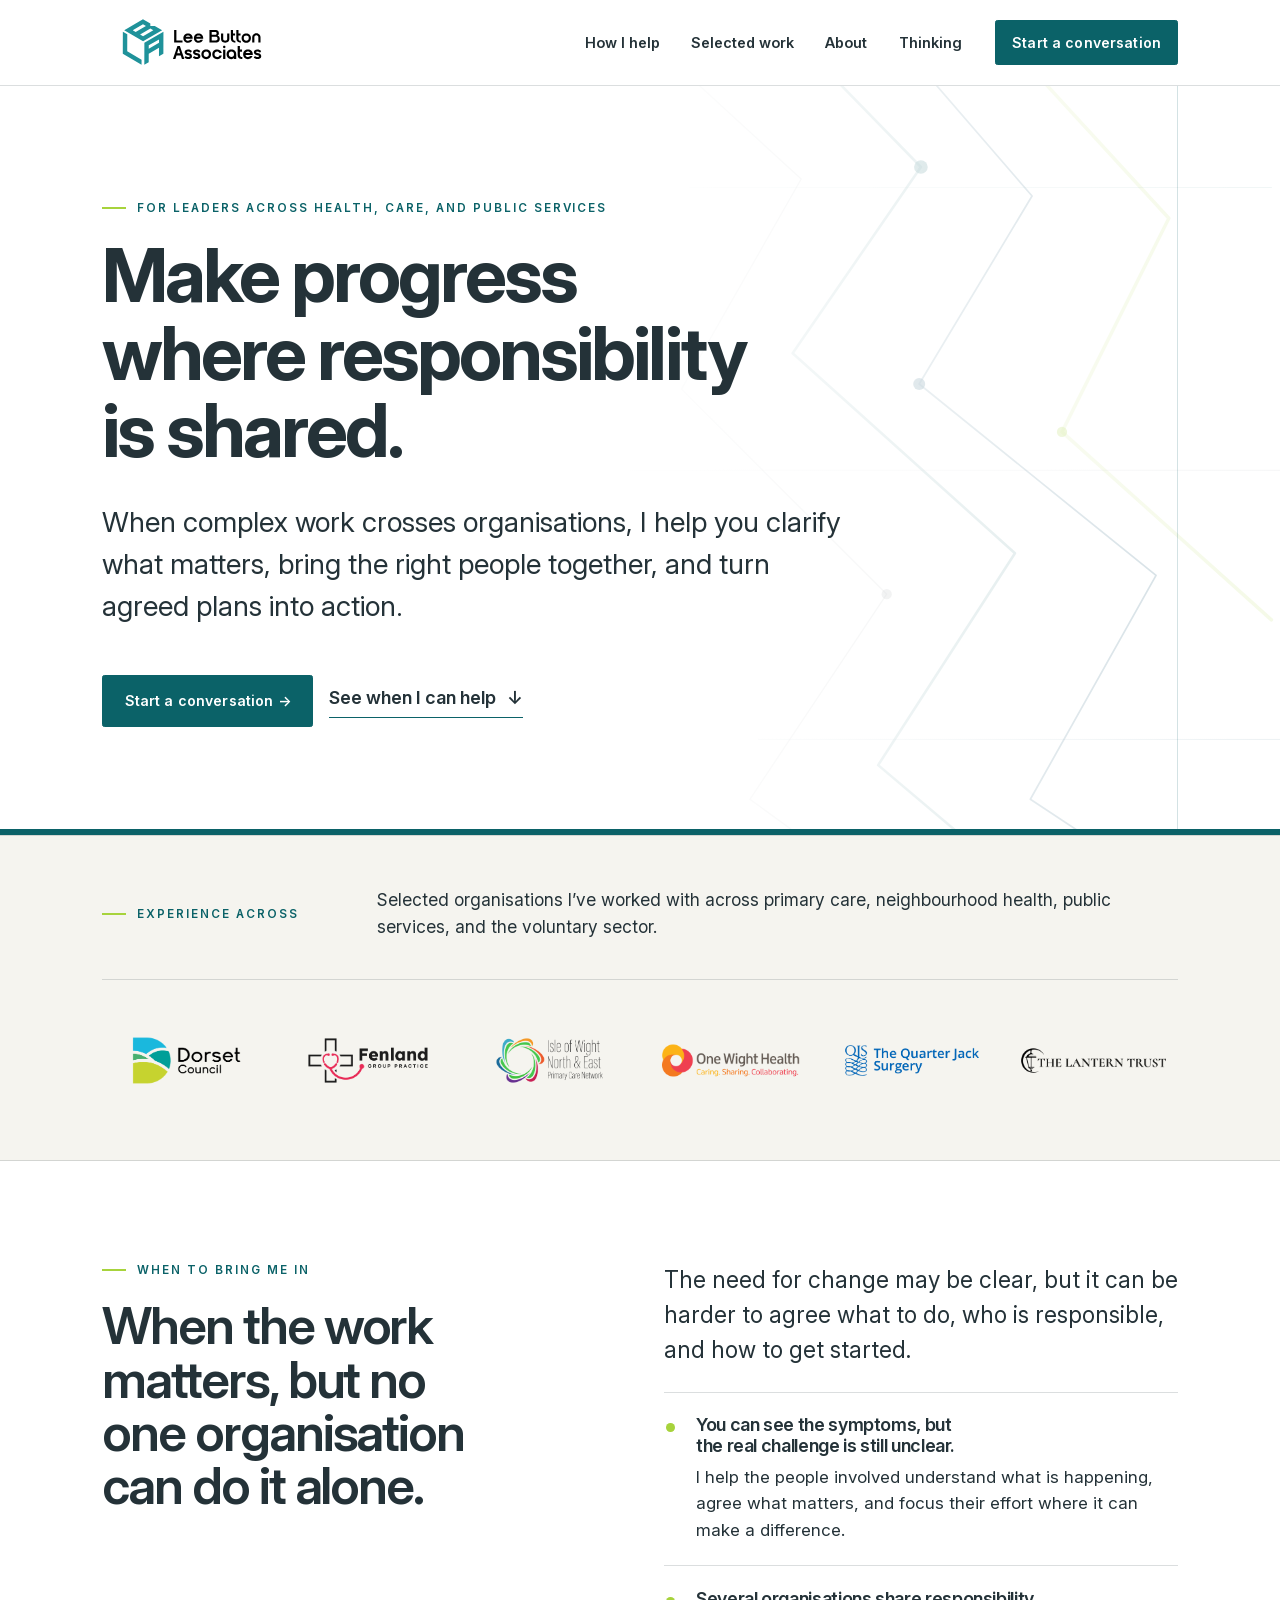
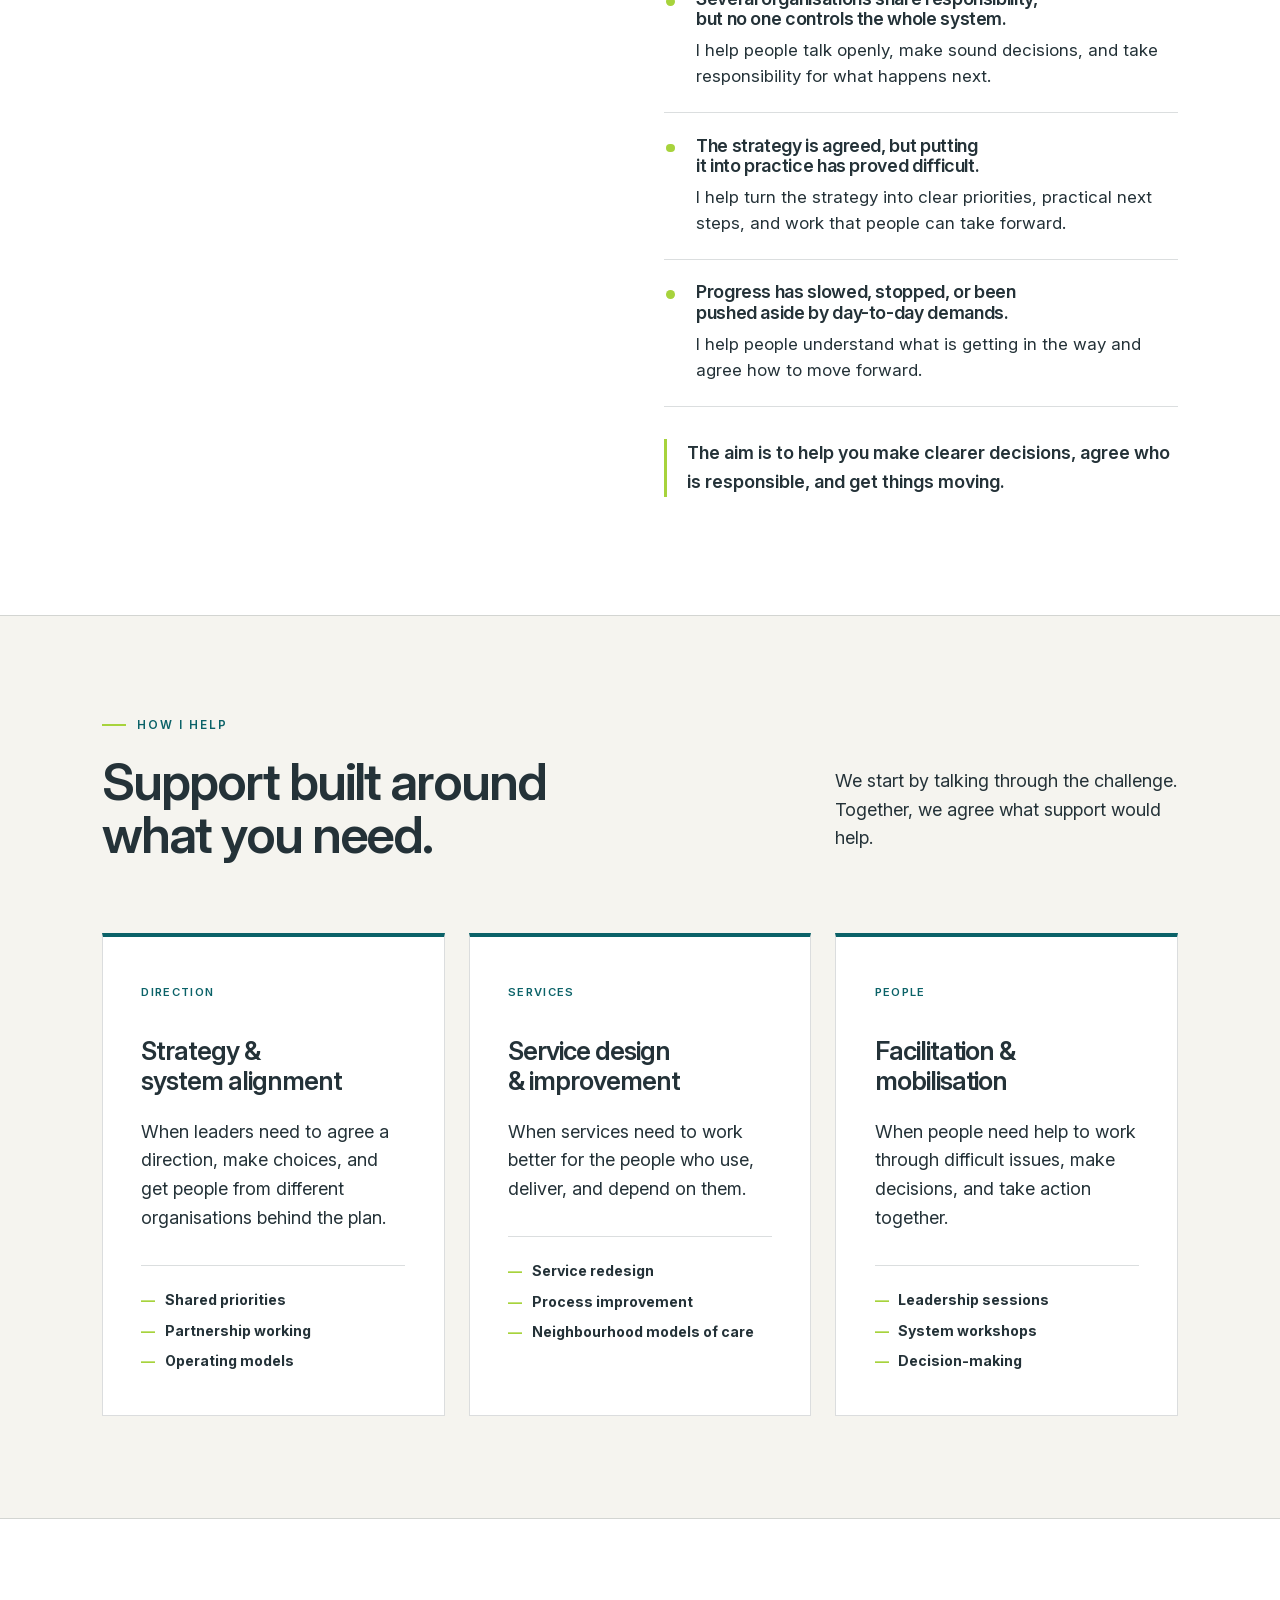
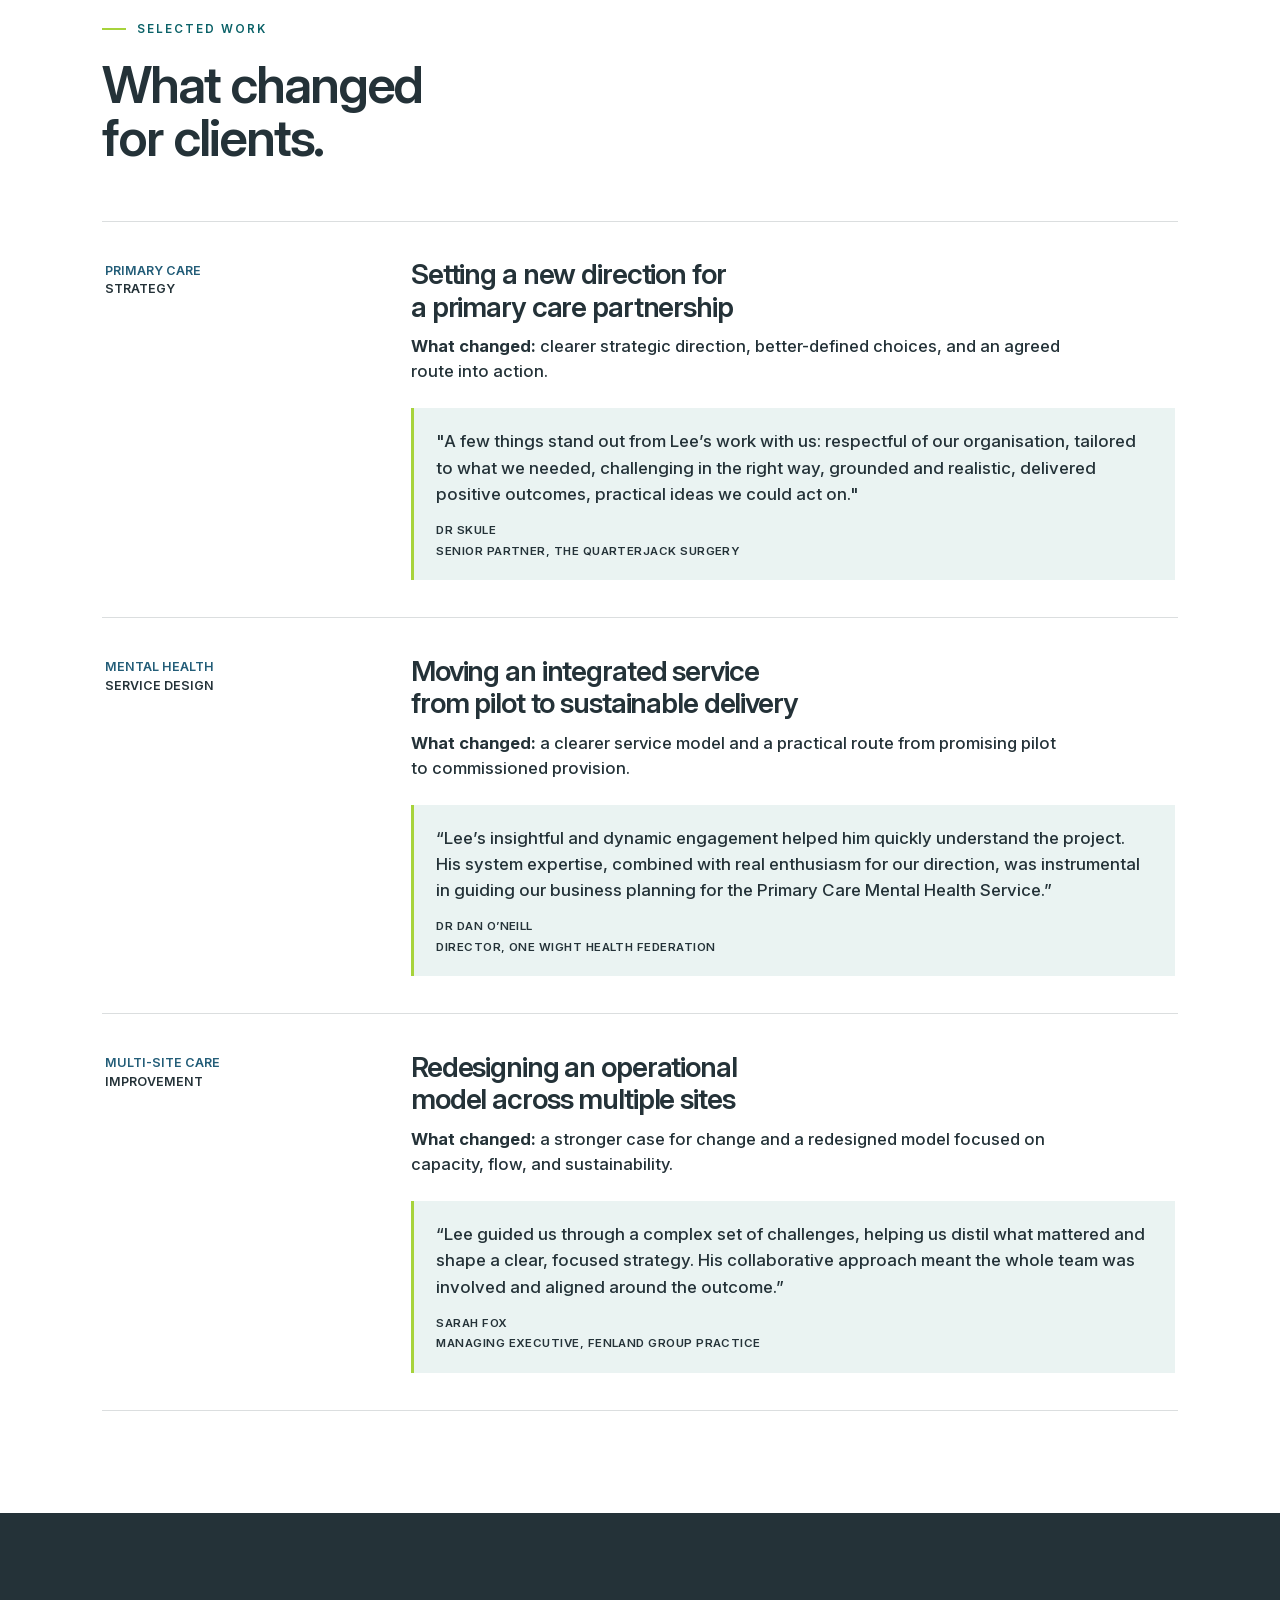
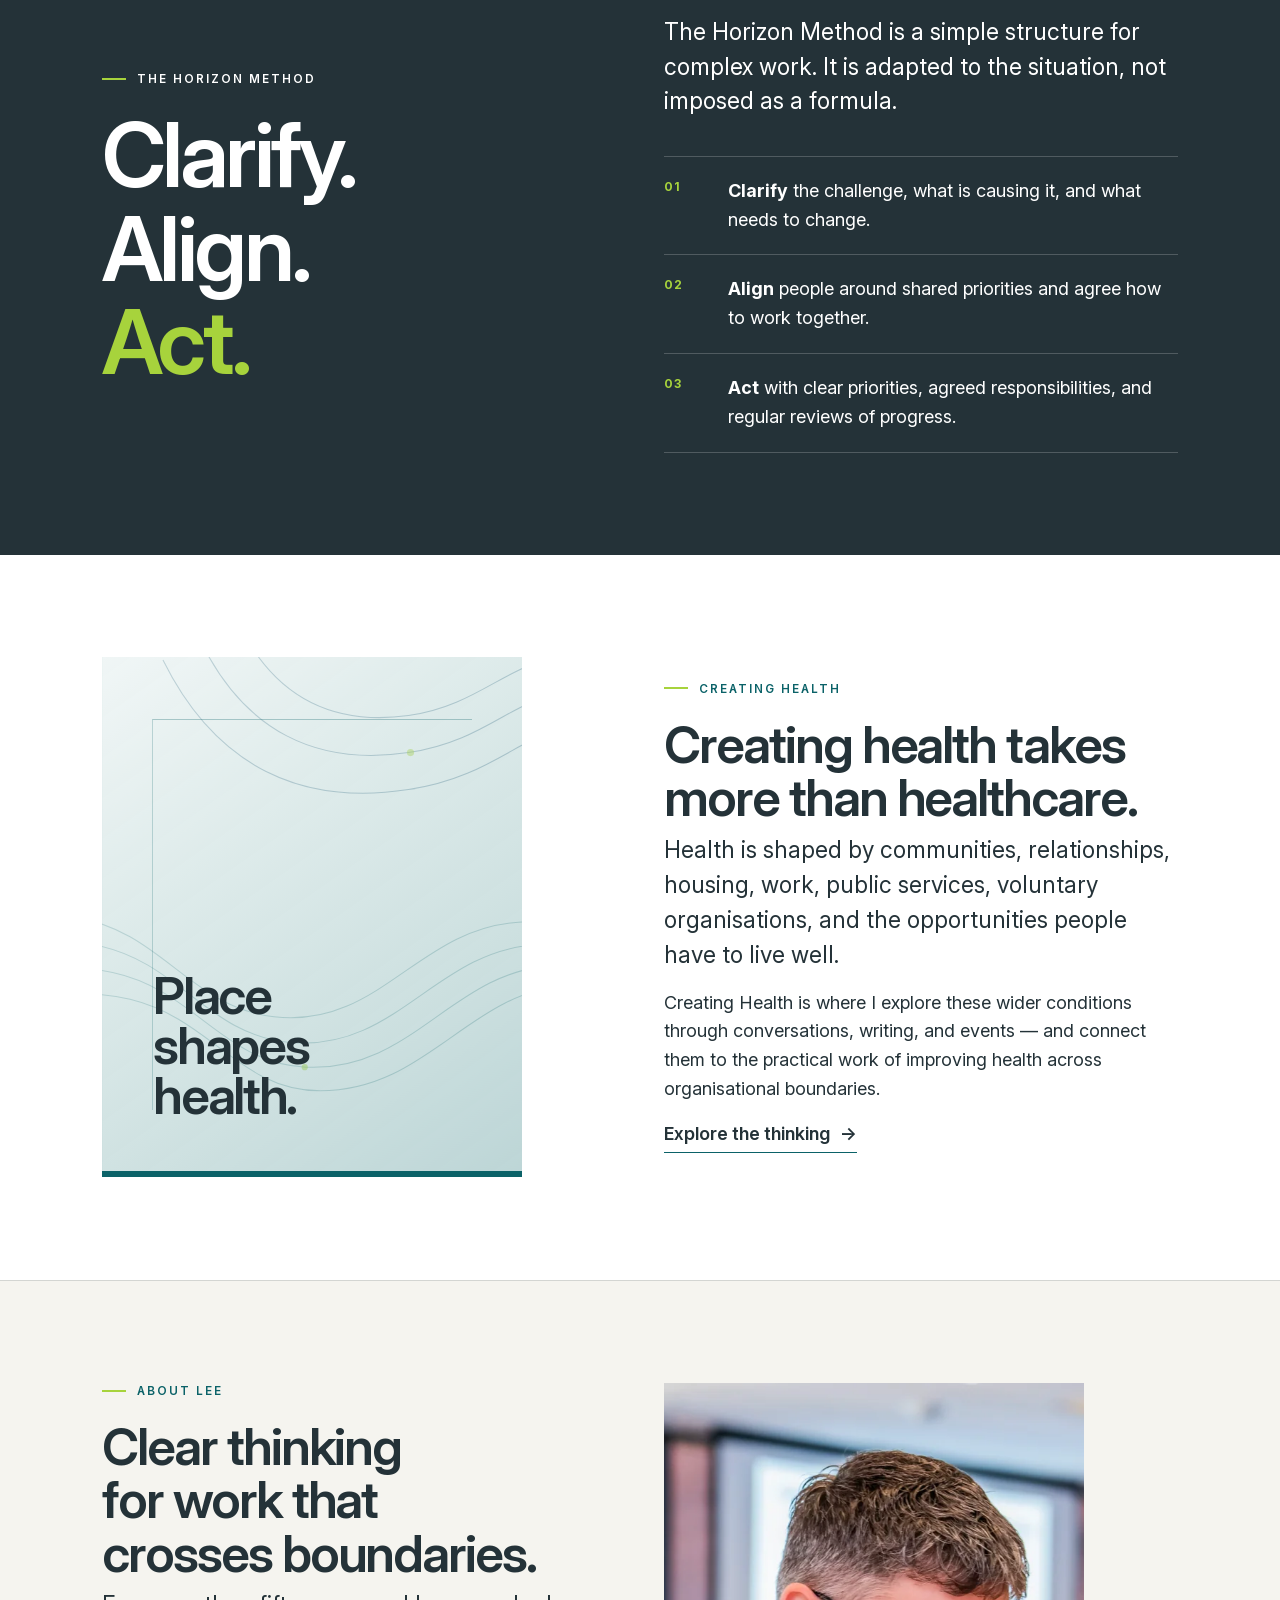
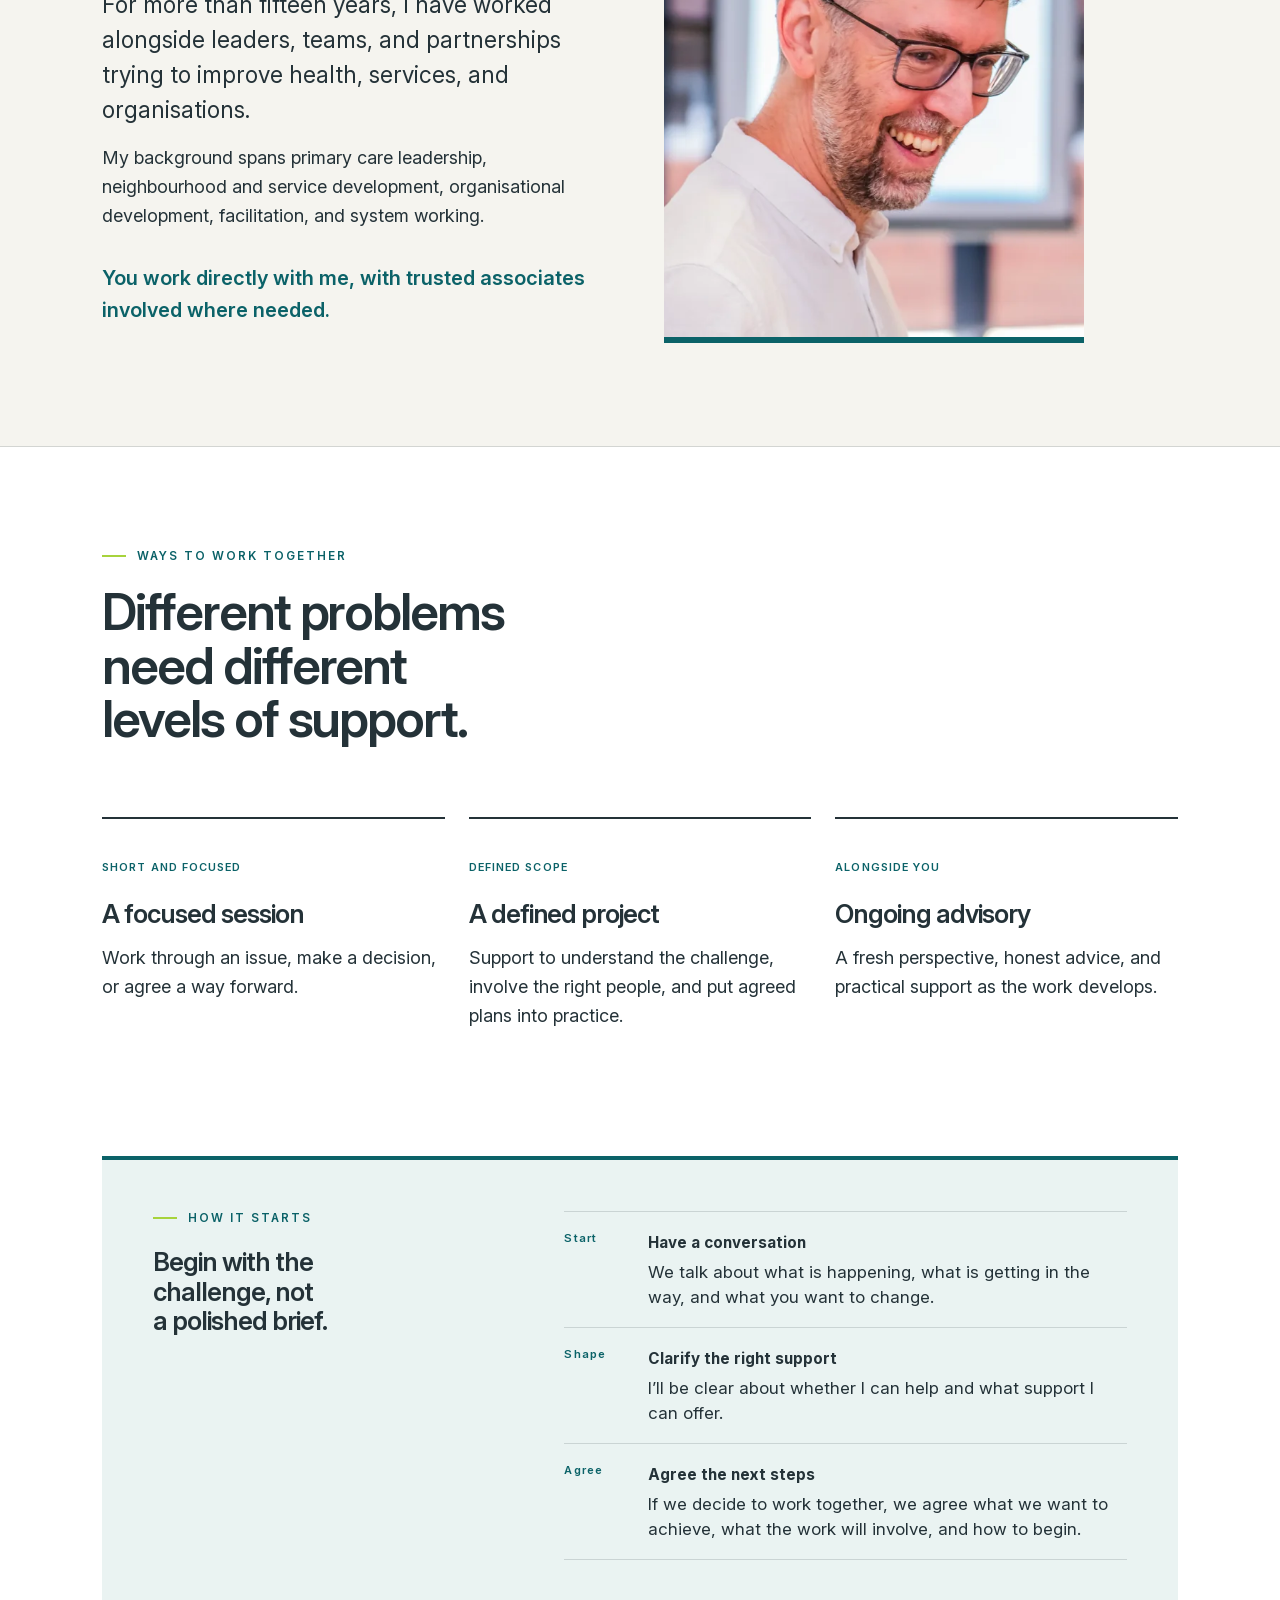
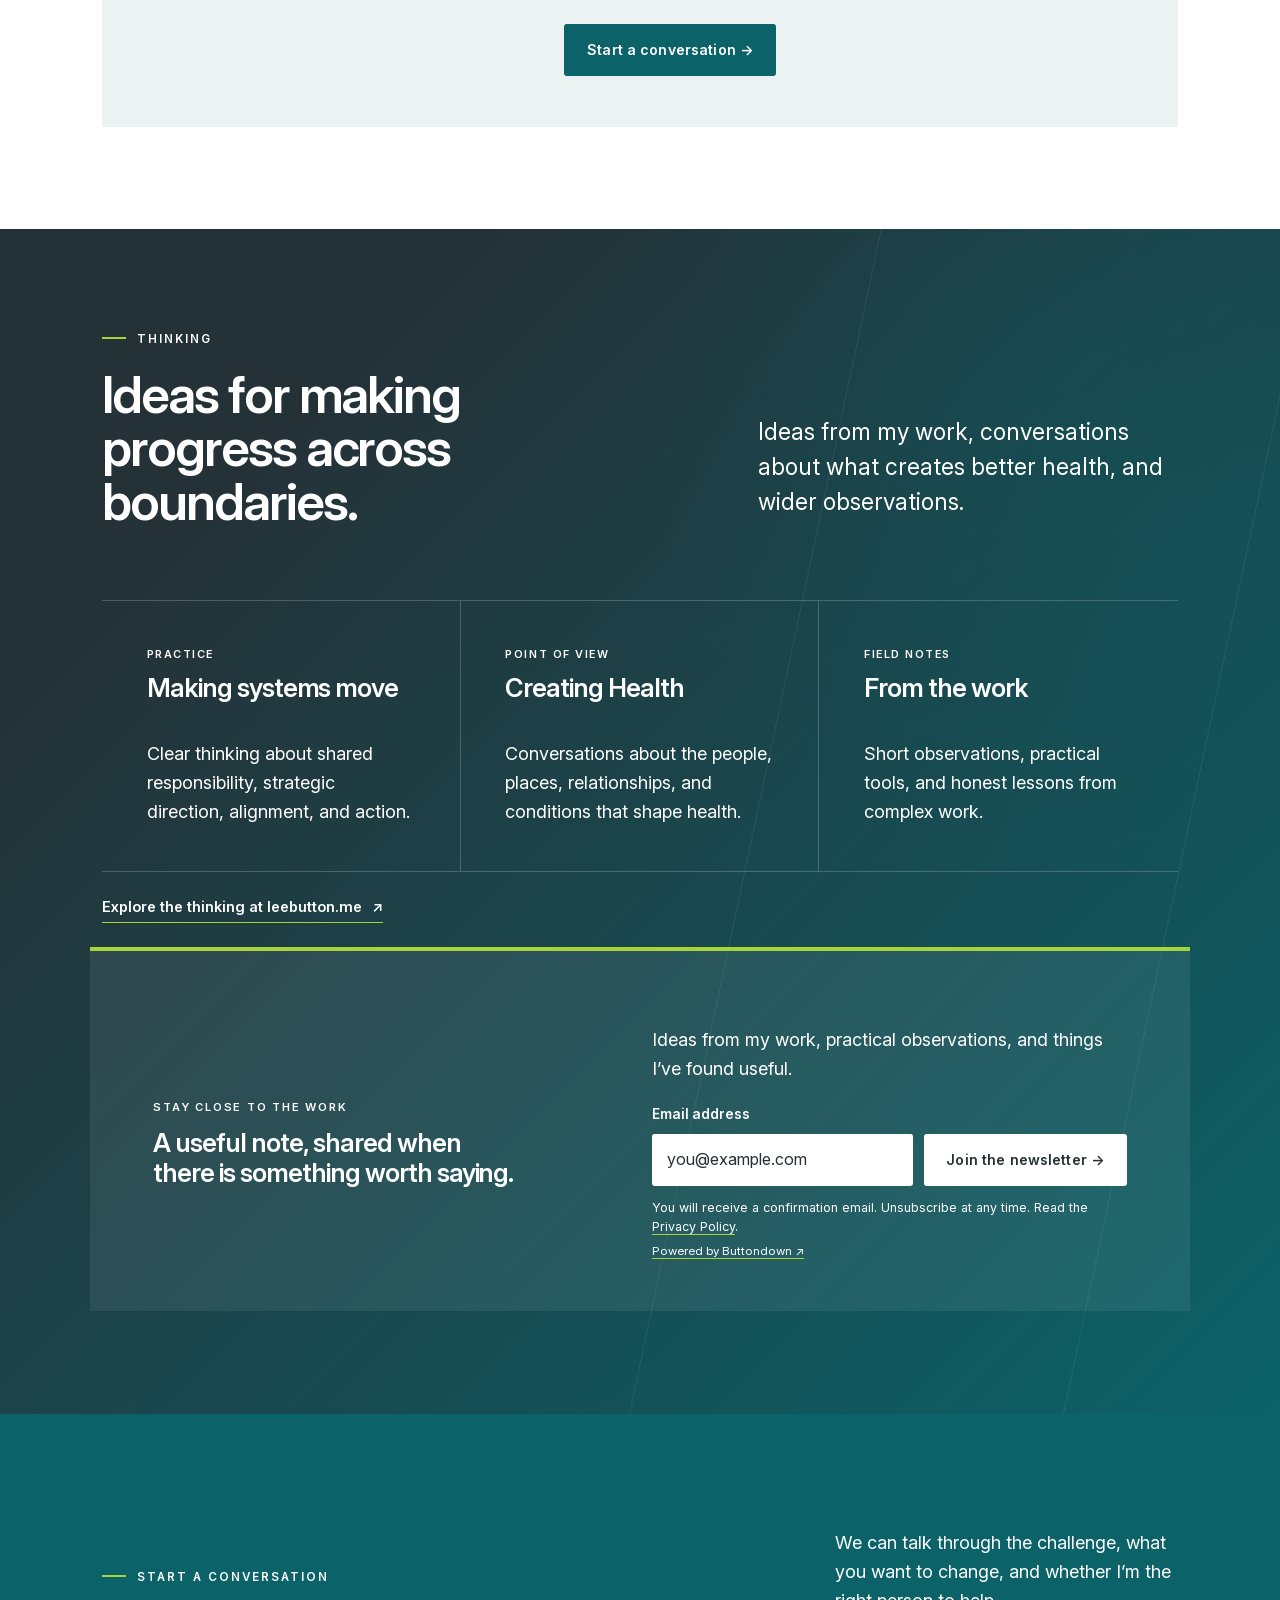
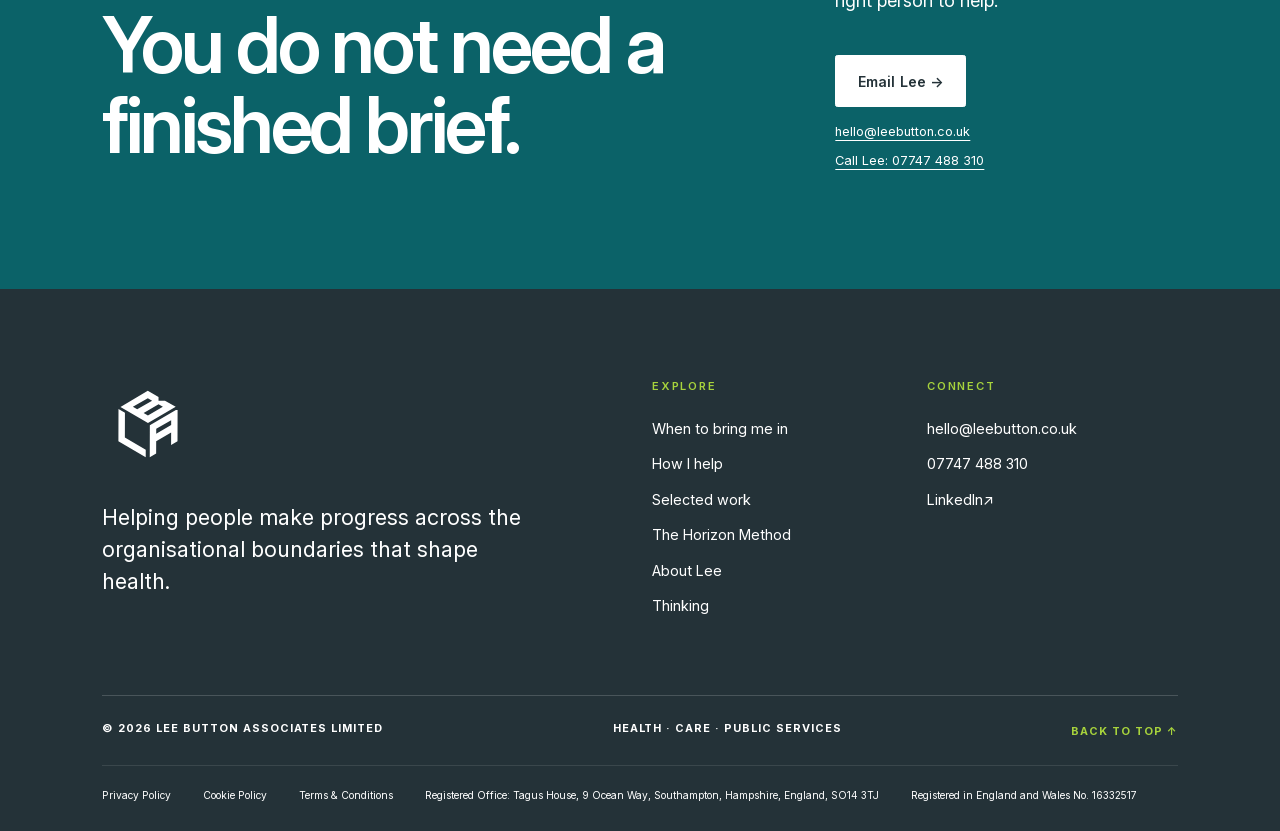
==== commit e71517a4: "seo tweaks" ====
--- a/index.html
+++ b/index.html
@@ -3,7 +3,7 @@
 <head>
   <meta charset="utf-8">
   <meta name="viewport" content="width=device-width, initial-scale=1">
-  <meta name="description" content="Lee Button helps leaders across primary care, neighbourhood health, and public services clarify complex challenges, align partners, and turn shared intent into practical action.">
+  <meta name="description" content="Helping leaders across health, care, and public services clarify complex challenges, align people and organisations, and turn agreed plans into action.">
   <link rel="canonical" href="https://leebutton.co.uk/">
   <meta property="og:type" content="website">
   <meta property="og:locale" content="en_GB">
@@ -20,12 +20,12 @@
   <meta name="twitter:description" content="Clear direction and practical action for complex work shared across organisations.">
   <meta name="twitter:image" content="https://leebutton.co.uk/assets/og.png">
   <meta name="twitter:image:alt" content="Lee Button Associates — Make progress where responsibility is shared">
-  <title>Lee Button Associates — Make progress where responsibility is shared</title>
+  <title>Lee Button Associates | Strategy, Service Design, &amp; Facilitation</title>
   <link rel="icon" href="/favicon.ico" sizes="16x16 32x32 48x48">
   <link rel="icon" href="/assets/lee-button-logomark-blue.svg" type="image/svg+xml">
   <link rel="apple-touch-icon" href="/assets/apple-touch-icon.png" sizes="180x180">
   <link href="assets/vendor/bootstrap/5.3.8/bootstrap.min.css" rel="stylesheet">
-  <link rel="stylesheet" href="css/site.css?v=20260914-assets">
+  <link rel="stylesheet" href="css/site.css?v=20260930-thinking">
   <script type="application/ld+json">
     {
       "@context": "https://schema.org",
@@ -46,7 +46,7 @@
           "logo": "https://leebutton.co.uk/assets/lee-button-associates-logo.svg",
           "email": "hello@leebutton.co.uk",
           "telephone": "+447747488310",
-          "sameAs": ["https://www.linkedin.com/in/lbutton/"],
+          "founder": { "@id": "https://leebutton.co.uk/#lee-button" },
           "address": {
             "@type": "PostalAddress",
             "streetAddress": "Tagus House, 9 Ocean Way",
@@ -55,6 +55,12 @@
             "postalCode": "SO14 3TJ",
             "addressCountry": "GB"
           }
+        },
+        {
+          "@type": "Person",
+          "@id": "https://leebutton.co.uk/#lee-button",
+          "name": "Lee Button",
+          "sameAs": ["https://www.linkedin.com/in/lbutton/"]
         }
       ]
     }
@@ -224,13 +230,14 @@
       <div class="container-xl">
         <div class="row g-5 align-items-end thinking-intro">
           <div class="col-lg-6"><p class="eyebrow">Thinking</p><h2>Ideas for making progress across boundaries.</h2></div>
-          <div class="col-lg-5 offset-lg-1"><p class="lead-copy">Lessons from my work, ideas for helping organisations work together, and conversations about what creates better health.</p></div>
+          <div class="col-lg-5 offset-lg-1"><p class="lead-copy">Ideas from my work, conversations about what creates better health, and wider observations.</p></div>
         </div>
         <div class="thinking-grid">
-          <article><p class="thinking-type">Practice</p><h3>Making systems move</h3><p>Clear thinking about shared responsibility, strategic direction, alignment, and action.</p><p class="planned-link">First series in development</p></article>
-          <article><p class="thinking-type">Point of view</p><h3>Creating Health</h3><p>Conversations about the people, places, relationships, and conditions that shape health.</p><p class="planned-link">New conversations coming soon</p></article>
-          <article><p class="thinking-type">Field notes</p><h3>From the work</h3><p>Short observations, practical tools, and honest lessons from complex work.</p><p class="planned-link">Field notes coming soon</p></article>
-        </div>
+          <article><p class="thinking-type">Practice</p><h3>Making systems move</h3><p>Clear thinking about shared responsibility, strategic direction, alignment, and action.</p></article>
+          <article><p class="thinking-type">Point of view</p><h3>Creating Health</h3><p>Conversations about the people, places, relationships, and conditions that shape health.</p></article>
+          <article><p class="thinking-type">Field notes</p><h3>From the work</h3><p>Short observations, practical tools, and honest lessons from complex work.</p></article>
+        </div>
+        <p class="thinking-link"><a class="text-link" href="https://leebutton.me/">Explore the thinking at leebutton.me <span aria-hidden="true">↗</span></a></p>
         <div class="thinking-signup row align-items-center gy-4">
           <div class="col-lg-6">
             <p class="footer-label">Stay close to the work</p>
--- a/css/site.css
+++ b/css/site.css
@@ -157,9 +157,11 @@
 .thinking-grid article { padding: clamp(2rem, 3.5vw, 3.25rem); border-bottom: 1px solid rgba(255,255,255,.2); }
 .thinking-grid article:last-child { border-bottom: 0; }
 .thinking-type { margin: 0 0 .65rem; color: var(--paper); font-size: .68rem; font-weight: 600; letter-spacing: .14em; text-transform: uppercase; }
-.thinking-grid h3, .thinking-grid article > p:last-of-type { min-height: 0; }
-.thinking-grid a, .planned-link { color: var(--paper); font-size: .75rem; font-weight: 600; letter-spacing: .04em; text-transform: uppercase; }
-.thinking-signup { margin-top: clamp(3rem, 5vw, 4.5rem); padding: clamp(2rem, 4vw, 3.5rem); border-top: 4px solid var(--green); background: rgba(255,255,255,.07); }
+.thinking-grid h3 { min-height: 0; }
+.thinking-grid article > p:last-child { margin-bottom: 0; }
+.thinking-link { margin: 1.25rem 0 0; }
+.thinking-link .text-link { font-size: .9rem; }
+.thinking-signup { margin-top: 1.5rem; padding: clamp(2rem, 4vw, 3.5rem); border-top: 4px solid var(--green); background: rgba(255,255,255,.07); }
 .thinking-signup .footer-label { margin-bottom: .7rem; }
 .thinking-signup h3 { margin: 0; }
 .thinking-signup p { margin-bottom: 1.25rem; }
@@ -262,7 +264,6 @@
   .thinking-grid article { border-right: 1px solid rgba(255,255,255,.2); border-bottom: 0; }
   .thinking-grid article:last-child { border-right: 0; }
   .thinking-grid h3 { min-height: 2.3em; }
-  .thinking-grid article > p:last-of-type { min-height: 5.5em; }
   .legal-layout { grid-template-columns: minmax(180px, 1fr) minmax(0, 3fr); gap: clamp(3rem, 7vw, 7rem); }
   .legal-nav { position: sticky; top: 2rem; }
 }
